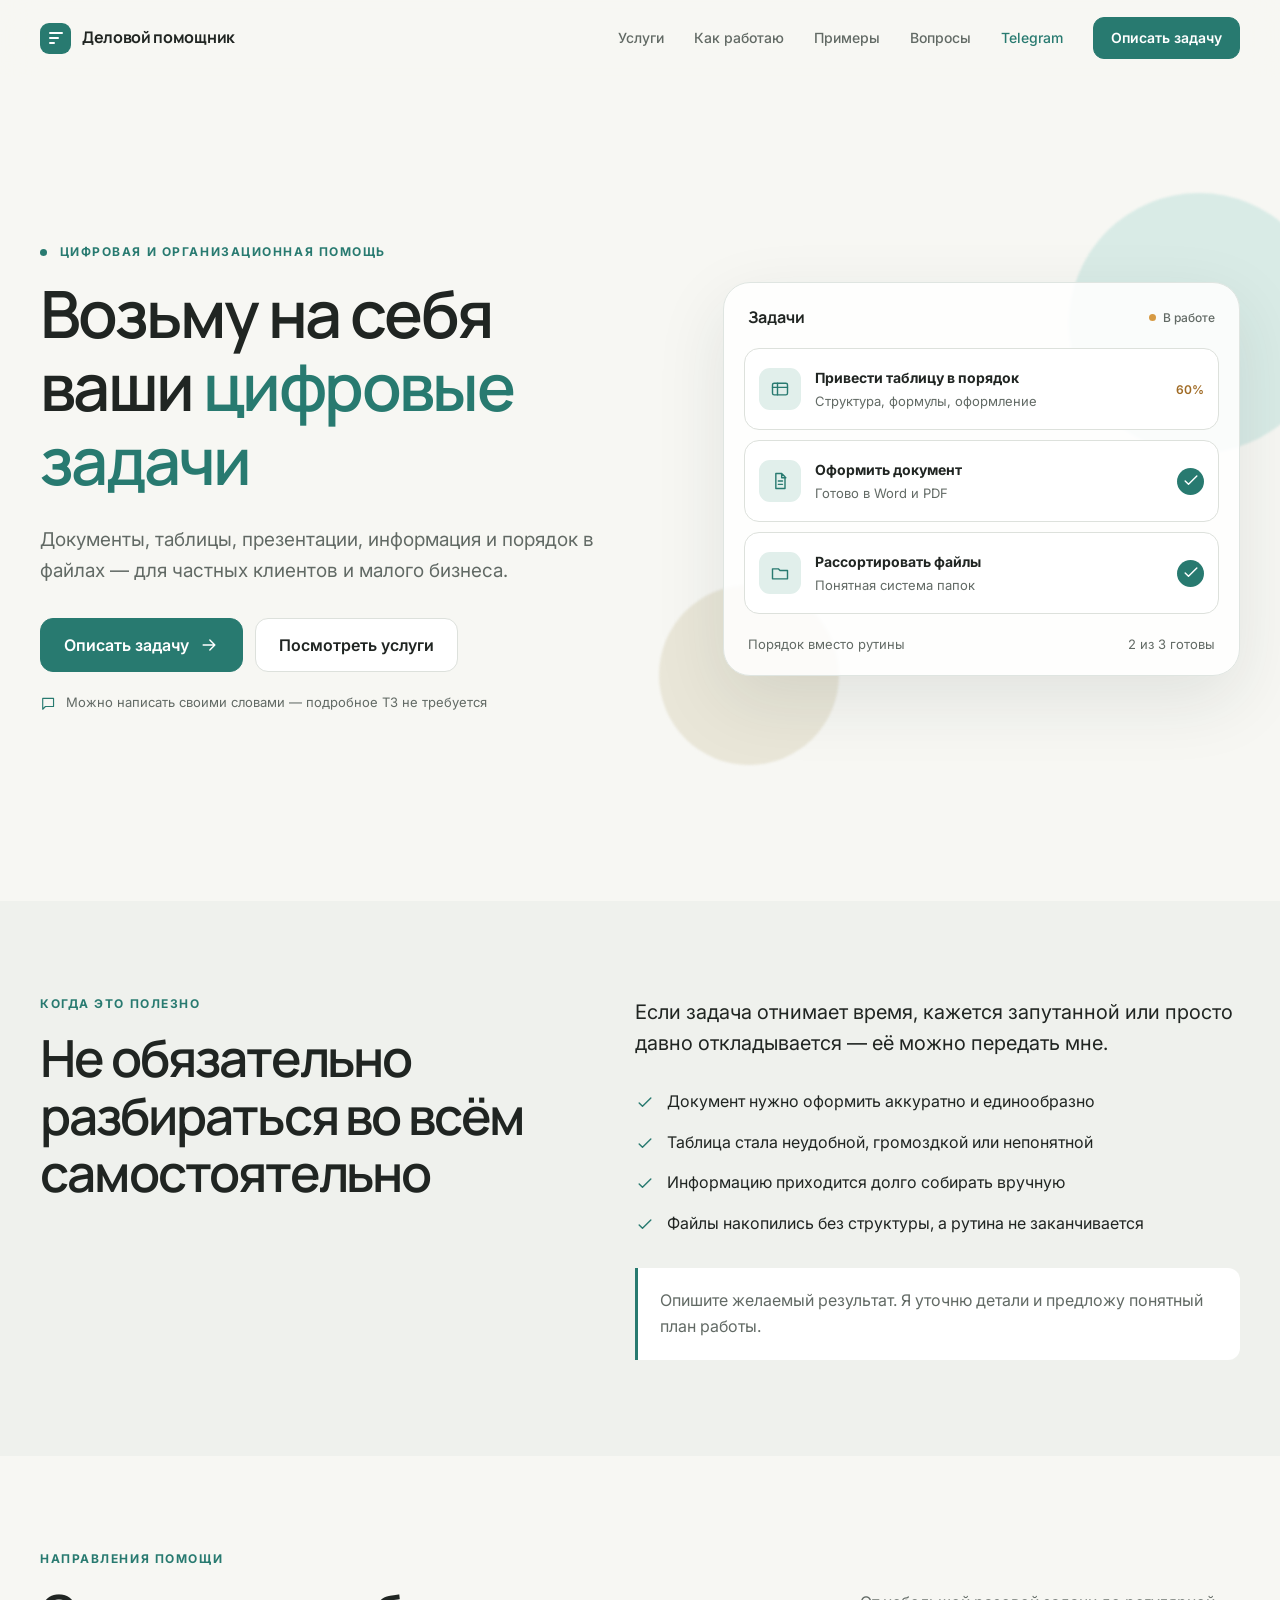
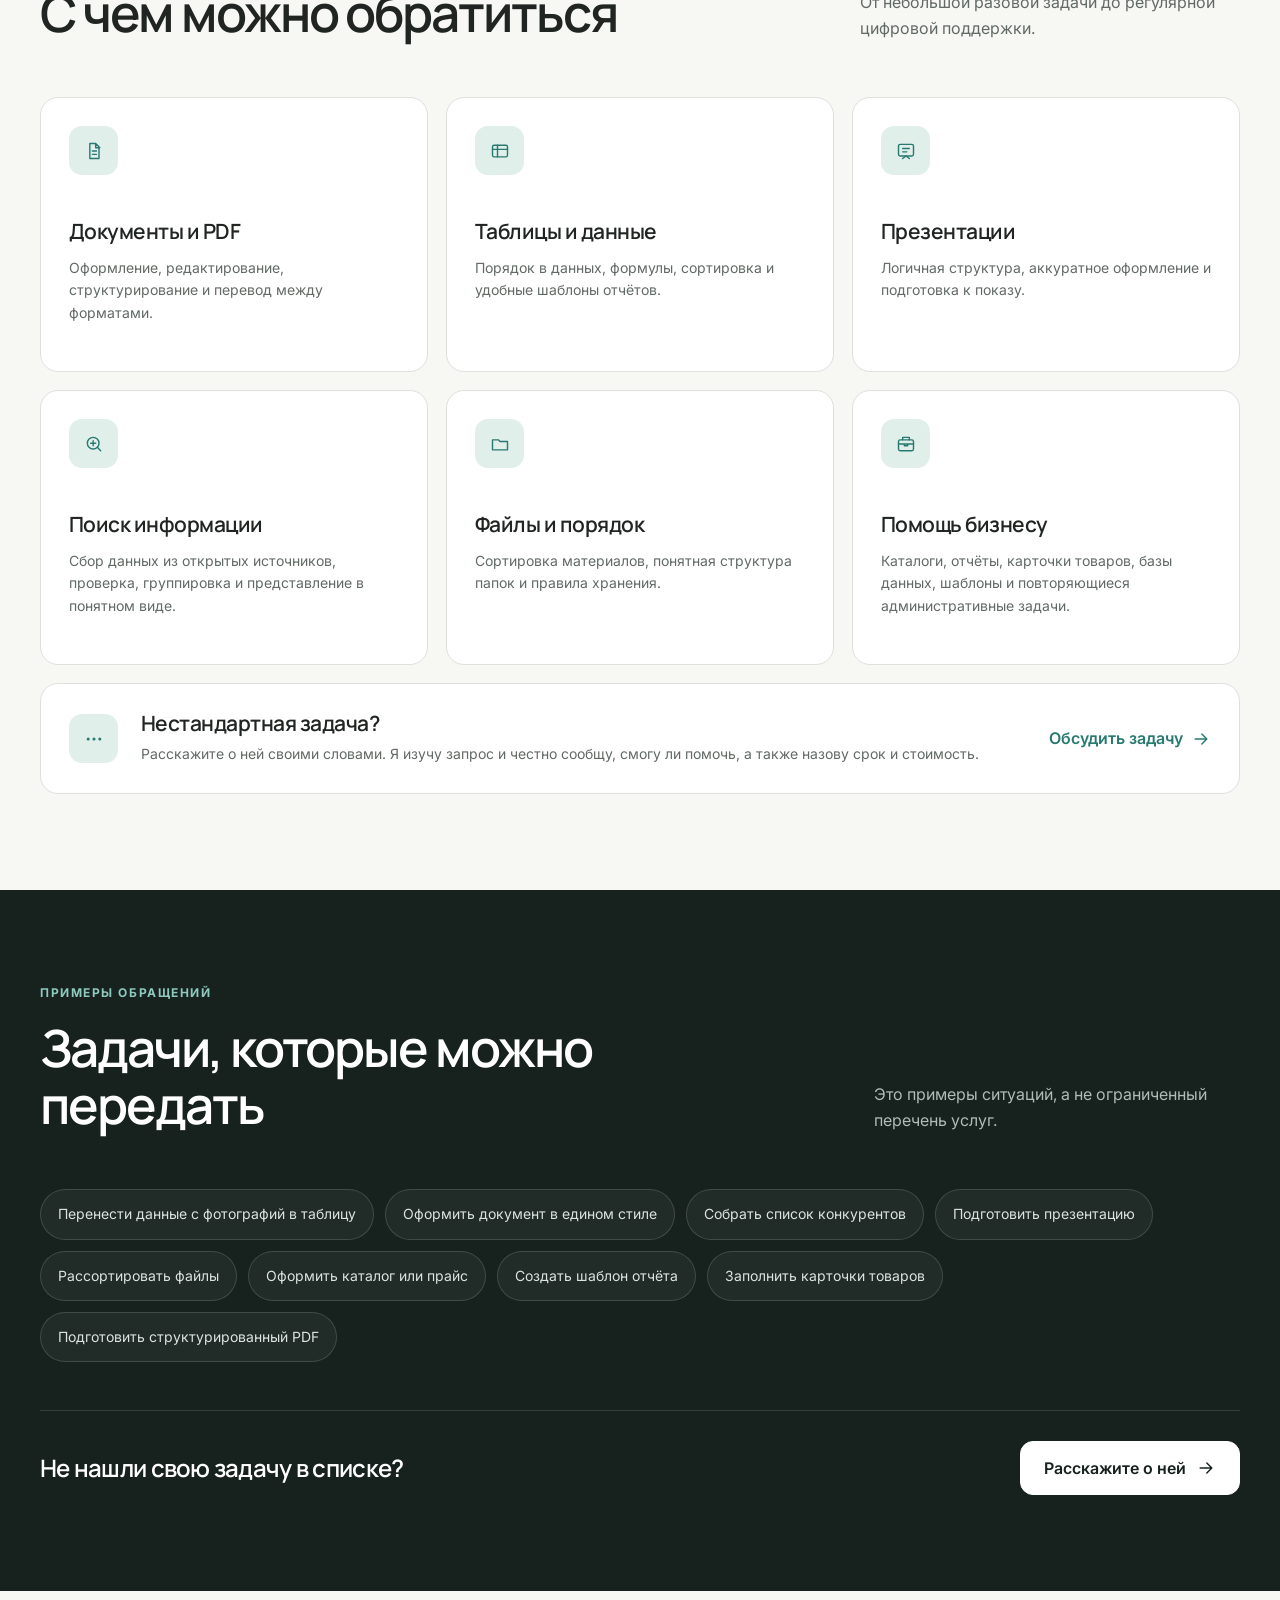
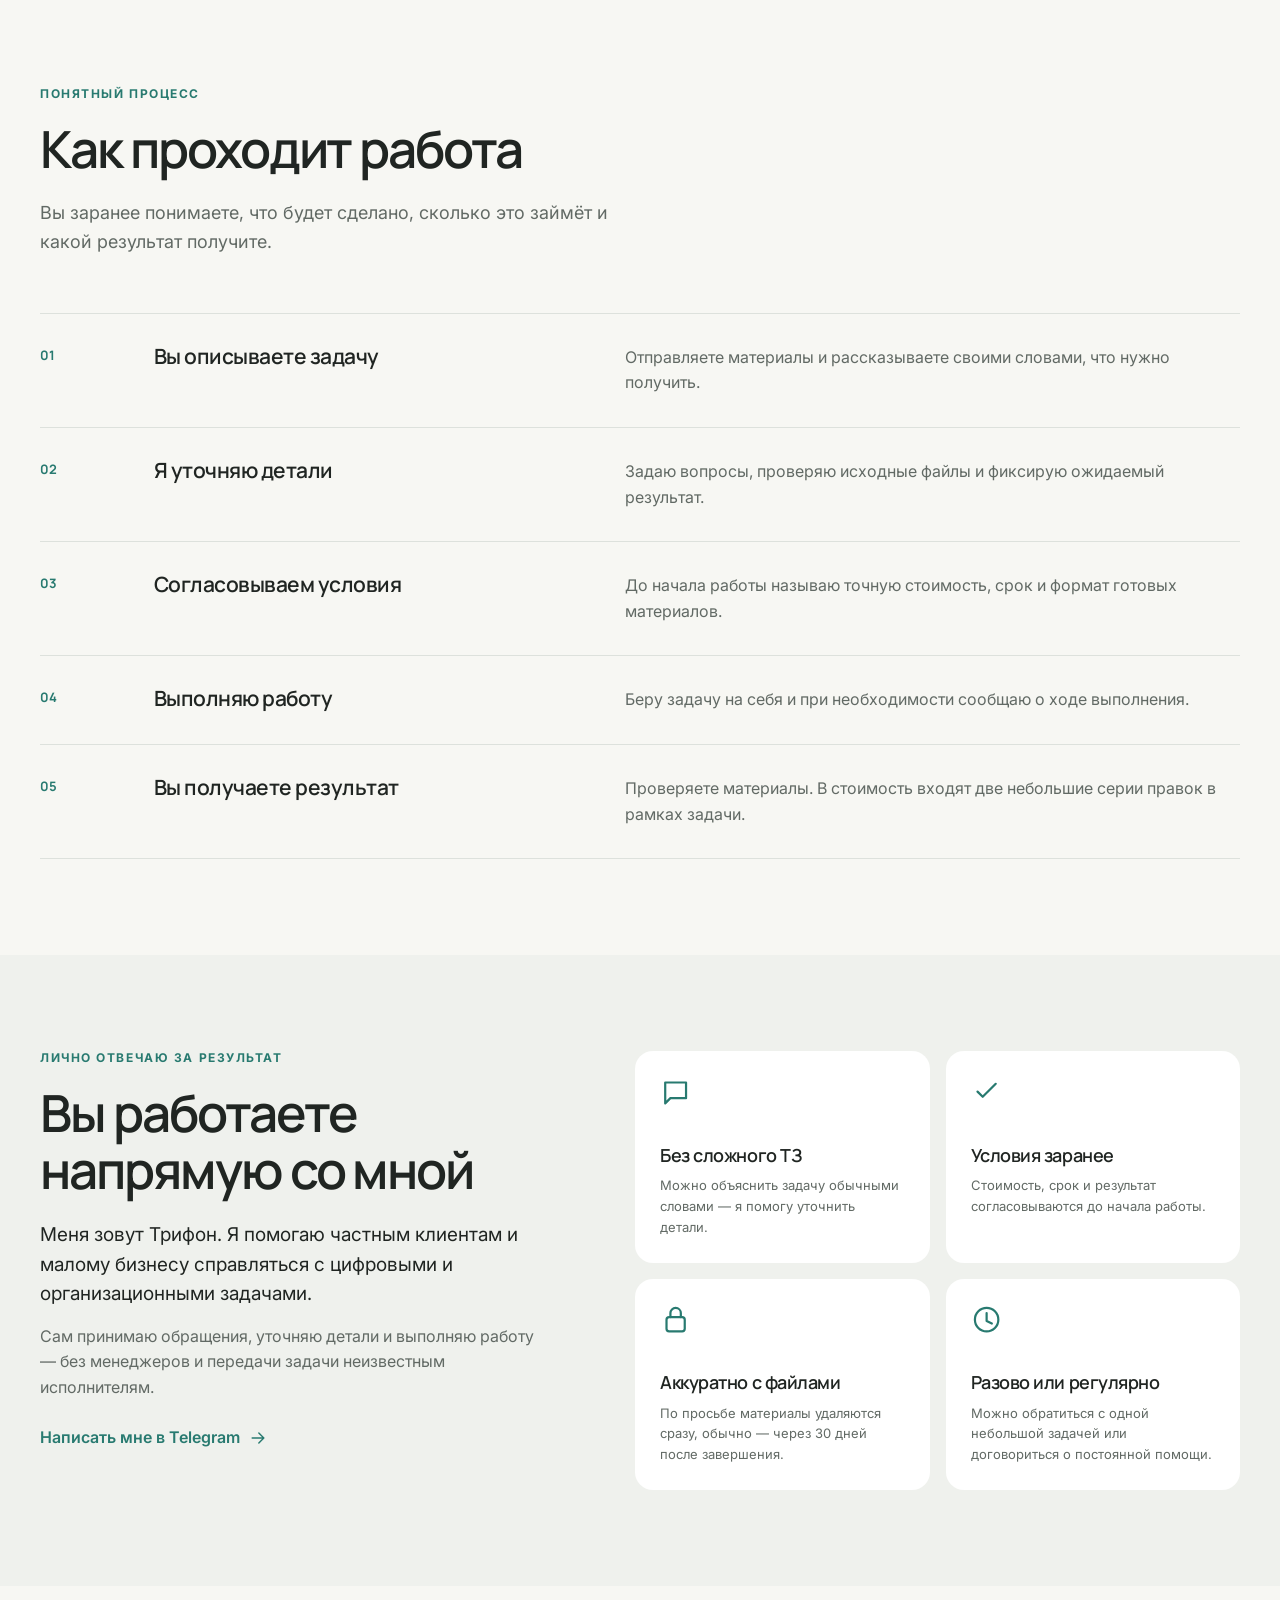
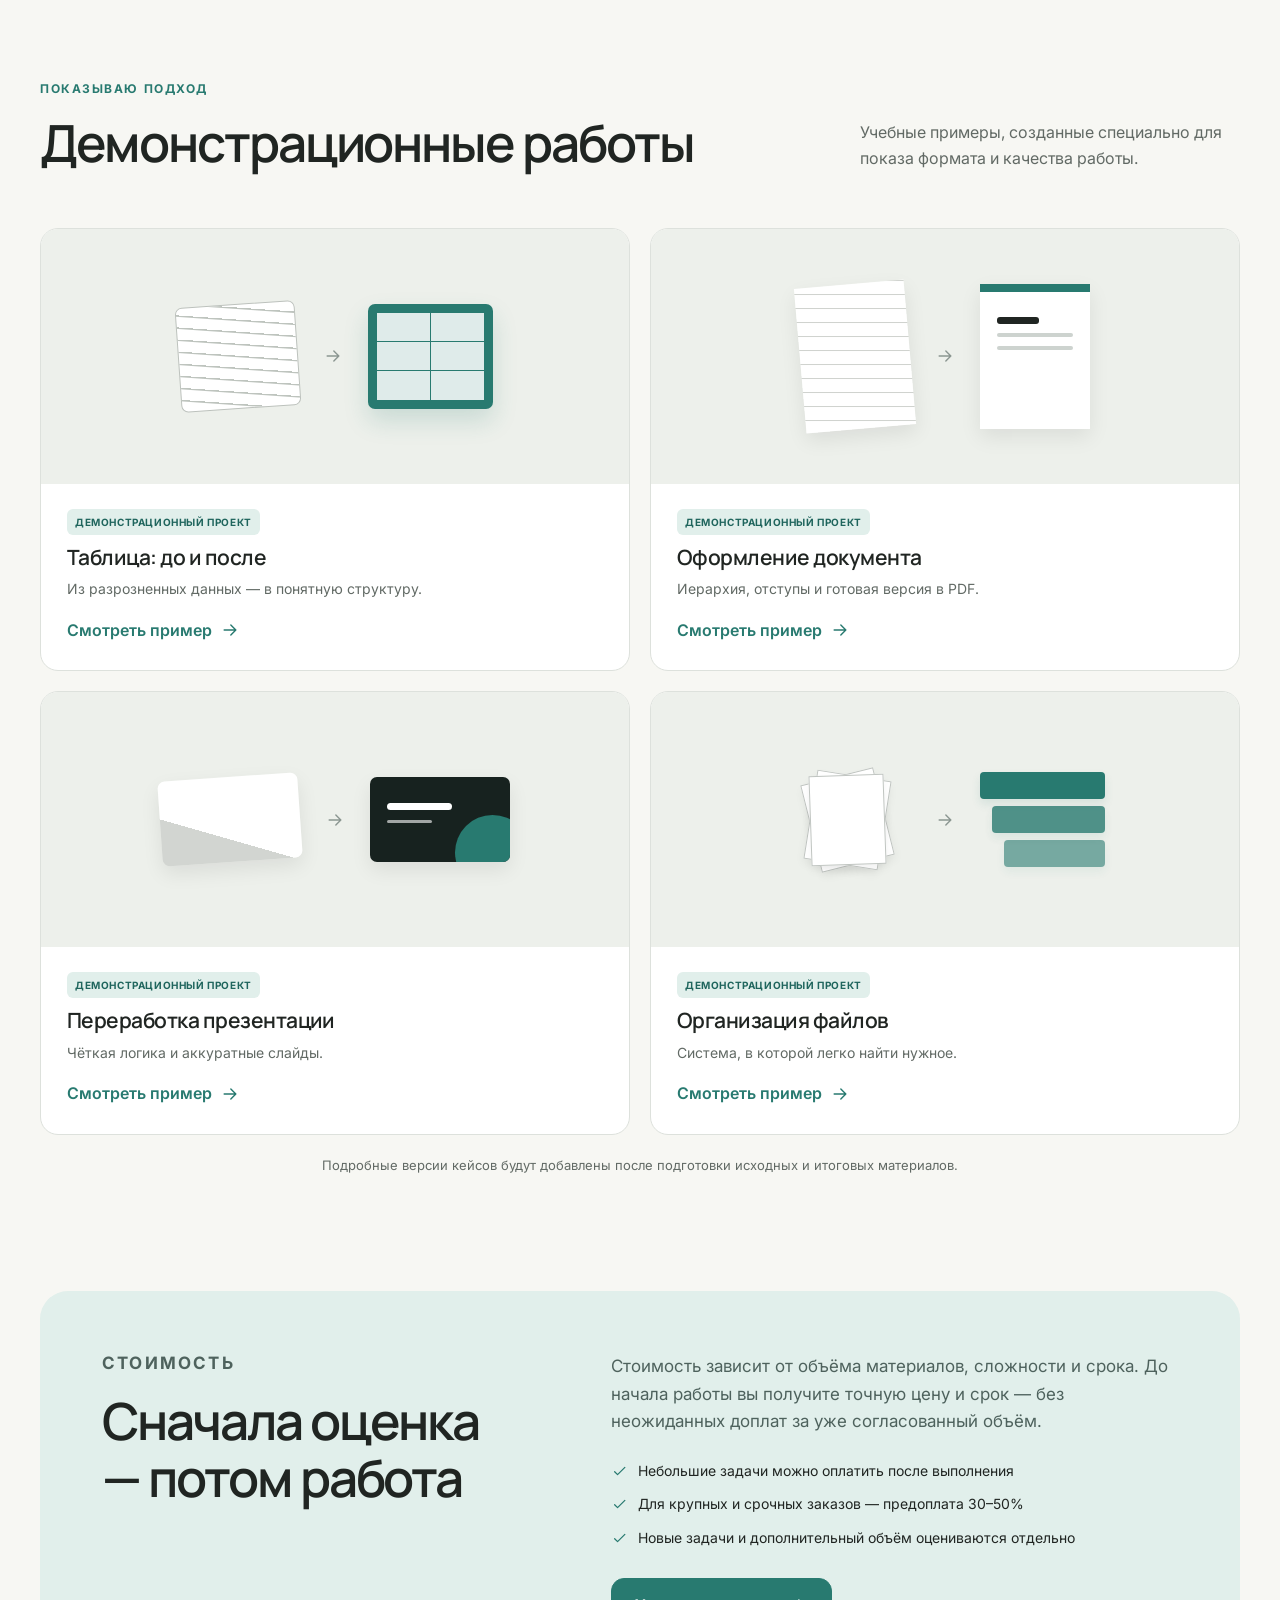
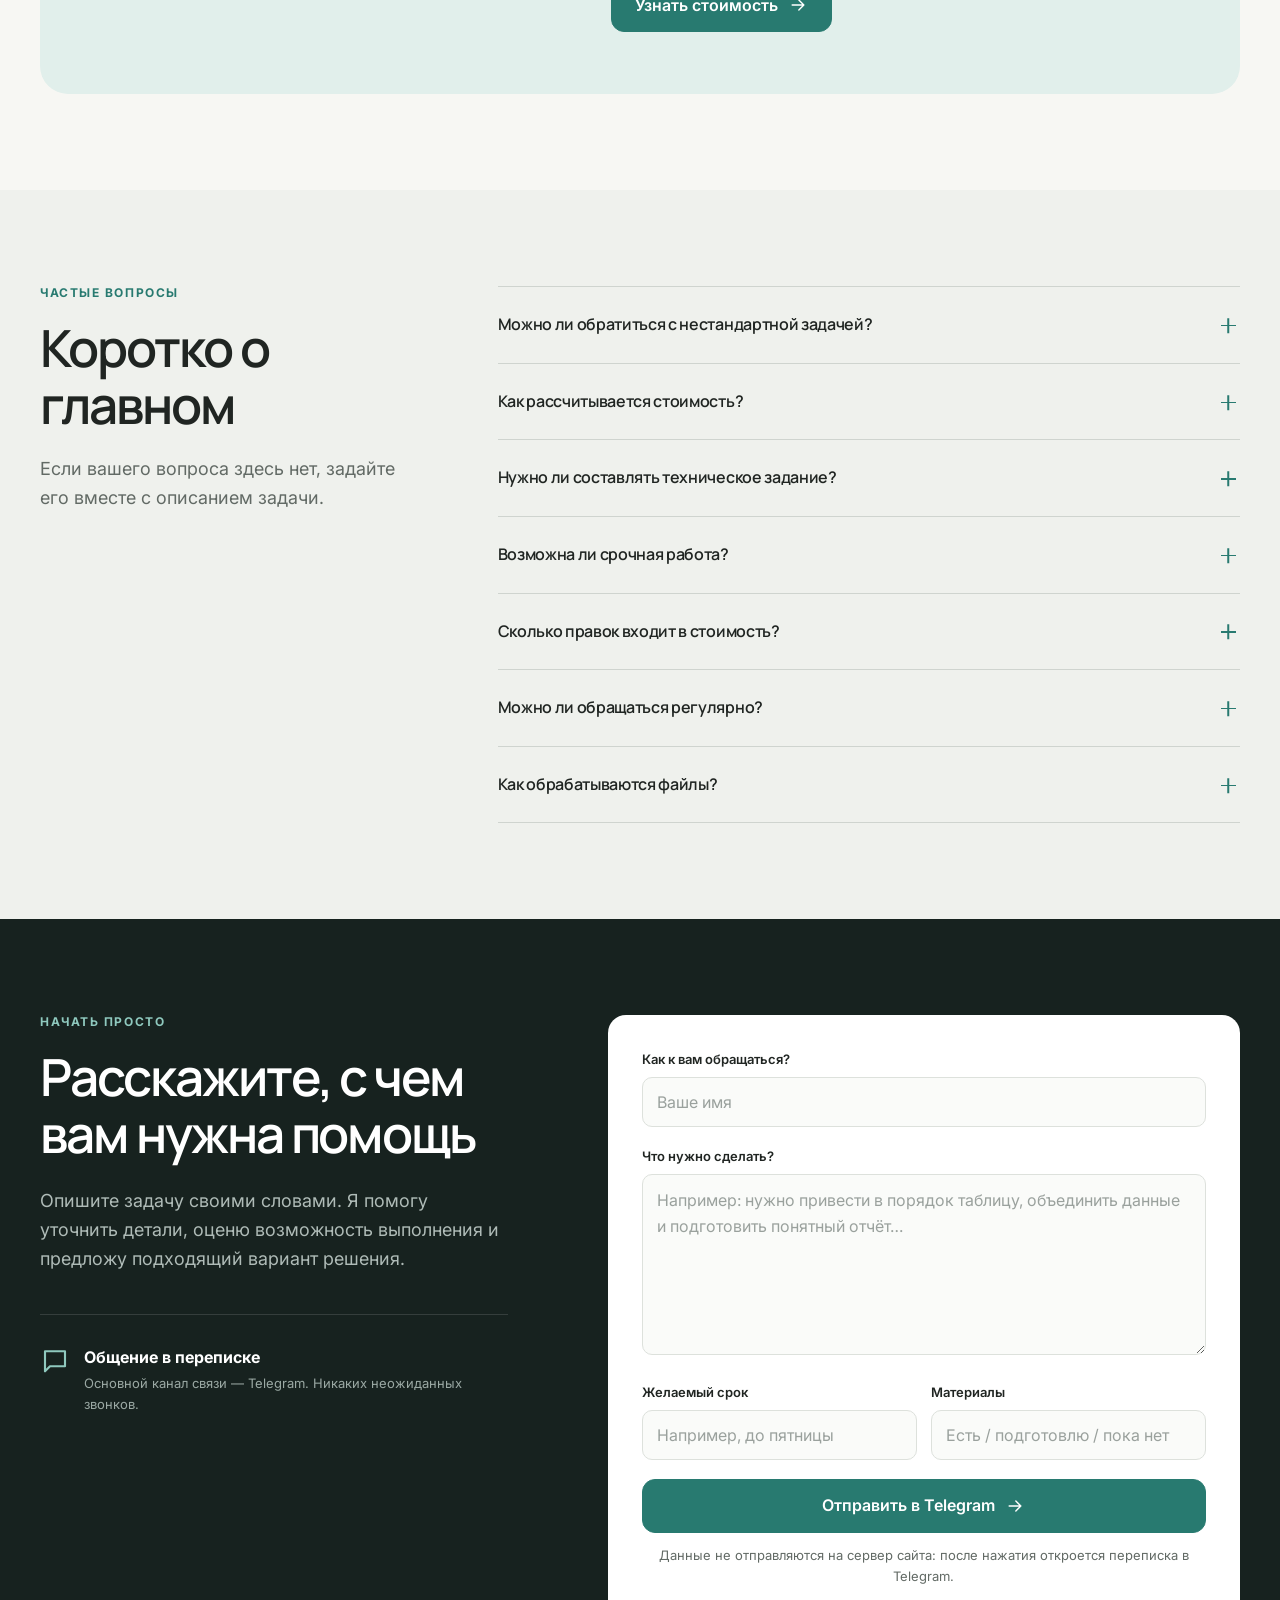
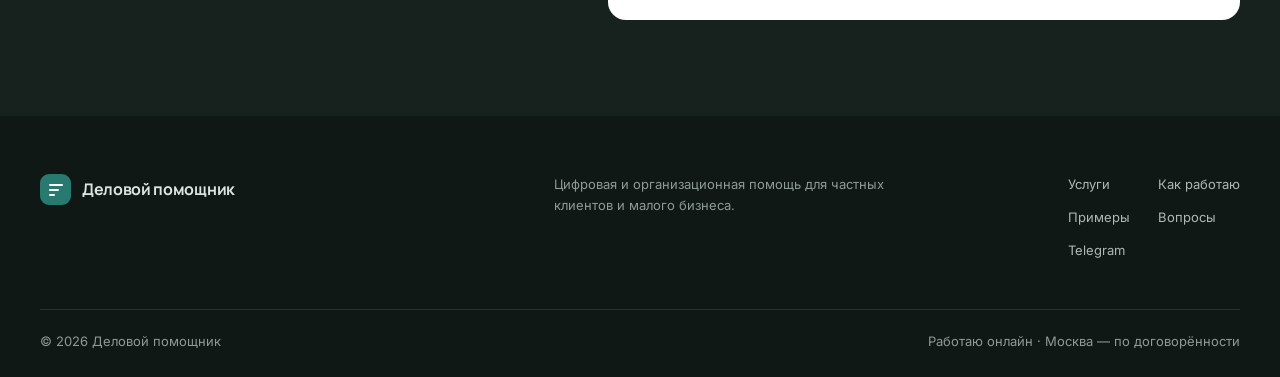
==== index.html @ 587ec783 "Add files via upload" ====
<!DOCTYPE html>
<html lang="ru">
<head>
  <meta charset="utf-8">
  <meta name="viewport" content="width=device-width, initial-scale=1">
  <meta name="description" content="Помощь с документами, таблицами, презентациями, информацией и другими цифровыми задачами для частных клиентов и малого бизнеса.">
  <meta name="theme-color" content="#f7f7f3">
  <meta property="og:type" content="website">
  <meta property="og:locale" content="ru_RU">
  <meta property="og:title" content="Деловой помощник — цифровые задачи без лишней рутины">
  <meta property="og:description" content="Документы, таблицы, презентации, информация и порядок в файлах — с понятными сроками и готовым результатом.">
  <meta property="og:image" content="og-image.png">
  <meta property="og:image:width" content="1200">
  <meta property="og:image:height" content="630">
  <meta name="twitter:card" content="summary_large_image">
  <title>Деловой помощник — цифровые и организационные задачи</title>
  <link rel="icon" href="favicon.svg" type="image/svg+xml">
  <link rel="preconnect" href="https://fonts.googleapis.com">
  <link rel="preconnect" href="https://fonts.gstatic.com" crossorigin>
  <link href="https://fonts.googleapis.com/css2?family=Inter:wght@400;500;600;700&family=Manrope:wght@500;600;700&display=swap" rel="stylesheet">
  <link rel="stylesheet" href="styles.css">
</head>
<body>
  <a class="skip-link" href="#main">Перейти к содержанию</a>

  <svg class="svg-sprite" aria-hidden="true">
    <symbol id="i-arrow" viewBox="0 0 24 24"><path d="M5 12h14M13 6l6 6-6 6"/></symbol>
    <symbol id="i-check" viewBox="0 0 24 24"><path d="m5 12 4 4L19 6"/></symbol>
    <symbol id="i-doc" viewBox="0 0 24 24"><path d="M7 3h7l4 4v14H7zM14 3v5h5M10 12h5M10 16h5"/></symbol>
    <symbol id="i-table" viewBox="0 0 24 24"><rect x="3" y="5" width="18" height="14" rx="2"/><path d="M3 10h18M9 5v14"/></symbol>
    <symbol id="i-slides" viewBox="0 0 24 24"><rect x="3" y="4" width="18" height="14" rx="2"/><path d="M8 21l4-3 4 3M8 9h8M8 13h5"/></symbol>
    <symbol id="i-search" viewBox="0 0 24 24"><circle cx="11" cy="11" r="7"/><path d="m20 20-4-4M8 11h6M11 8v6"/></symbol>
    <symbol id="i-folder" viewBox="0 0 24 24"><path d="M3 7h7l2 2h9v10H3z"/></symbol>
    <symbol id="i-brief" viewBox="0 0 24 24"><rect x="3" y="7" width="18" height="13" rx="2"/><path d="M8 7V4h8v3M3 12h18M10 12v2h4v-2"/></symbol>
    <symbol id="i-more" viewBox="0 0 24 24"><circle cx="5" cy="12" r="1"/><circle cx="12" cy="12" r="1"/><circle cx="19" cy="12" r="1"/></symbol>
    <symbol id="i-lock" viewBox="0 0 24 24"><rect x="5" y="10" width="14" height="11" rx="2"/><path d="M8 10V7a4 4 0 0 1 8 0v3"/></symbol>
    <symbol id="i-message" viewBox="0 0 24 24"><path d="M4 5h16v12H8l-4 4z"/></symbol>
    <symbol id="i-clock" viewBox="0 0 24 24"><circle cx="12" cy="12" r="9"/><path d="M12 7v6l4 2"/></symbol>
    <symbol id="i-copy" viewBox="0 0 24 24"><rect x="8" y="8" width="12" height="12" rx="2"/><path d="M16 8V4H4v12h4"/></symbol>
  </svg>

  <header class="header" id="top">
    <div class="container header__inner">
      <a class="brand" href="#top" aria-label="Деловой помощник — на главную">
        <span class="brand__mark" aria-hidden="true"><span></span><span></span><span></span></span>
        <span>Деловой помощник</span>
      </a>
      <button class="nav-toggle" type="button" aria-expanded="false" aria-controls="main-nav" aria-label="Открыть меню">
        <span></span><span></span>
      </button>
      <nav class="nav" id="main-nav" aria-label="Основная навигация">
        <a href="#services">Услуги</a>
        <a href="#process">Как работаю</a>
        <a href="#cases">Примеры</a>
        <a href="#faq">Вопросы</a>
        <a class="nav__telegram" data-telegram-link hidden href="#">Telegram</a>
        <a class="button button--small" href="#request">Описать задачу</a>
      </nav>
    </div>
  </header>

  <main id="main">
    <section class="hero section">
      <div class="container hero__grid">
        <div class="hero__content reveal">
          <p class="eyebrow"><span></span> Цифровая и организационная помощь</p>
          <h1>Возьму на себя ваши <em>цифровые задачи</em></h1>
          <p class="hero__lead">Документы, таблицы, презентации, информация и порядок в файлах — для частных клиентов и малого бизнеса.</p>
          <div class="hero__actions">
            <a class="button" href="#request">Описать задачу <svg><use href="#i-arrow"/></svg></a>
            <a class="button button--secondary" href="#services">Посмотреть услуги</a>
          </div>
          <p class="hero__note"><svg><use href="#i-message"/></svg> Можно написать своими словами — подробное ТЗ не требуется</p>
        </div>

        <div class="hero-board reveal" role="img" aria-label="Примеры выполненных задач">
          <div class="hero-board__top"><span>Задачи</span><span class="status"><i></i> В работе</span></div>
          <article class="task-card task-card--muted">
            <span class="task-card__icon"><svg><use href="#i-table"/></svg></span>
            <span><strong>Привести таблицу в порядок</strong><small>Структура, формулы, оформление</small></span>
            <span class="task-card__progress">60%</span>
          </article>
          <article class="task-card task-card--done">
            <span class="task-card__icon"><svg><use href="#i-doc"/></svg></span>
            <span><strong>Оформить документ</strong><small>Готово в Word и PDF</small></span>
            <span class="task-card__check"><svg><use href="#i-check"/></svg></span>
          </article>
          <article class="task-card task-card--done">
            <span class="task-card__icon"><svg><use href="#i-folder"/></svg></span>
            <span><strong>Рассортировать файлы</strong><small>Понятная система папок</small></span>
            <span class="task-card__check"><svg><use href="#i-check"/></svg></span>
          </article>
          <div class="hero-board__footer"><span>Порядок вместо рутины</span><span>2 из 3 готовы</span></div>
        </div>
      </div>
    </section>

    <section class="section section--soft problem">
      <div class="container split">
        <div class="section-heading reveal">
          <p class="eyebrow">Когда это полезно</p>
          <h2>Не обязательно разбираться во всём самостоятельно</h2>
        </div>
        <div class="problem__content reveal">
          <p class="lead">Если задача отнимает время, кажется запутанной или просто давно откладывается — её можно передать мне.</p>
          <ul class="check-list">
            <li><svg><use href="#i-check"/></svg><span>Документ нужно оформить аккуратно и единообразно</span></li>
            <li><svg><use href="#i-check"/></svg><span>Таблица стала неудобной, громоздкой или непонятной</span></li>
            <li><svg><use href="#i-check"/></svg><span>Информацию приходится долго собирать вручную</span></li>
            <li><svg><use href="#i-check"/></svg><span>Файлы накопились без структуры, а рутина не заканчивается</span></li>
          </ul>
          <p class="note-box">Опишите желаемый результат. Я уточню детали и предложу понятный план работы.</p>
        </div>
      </div>
    </section>

    <section class="section" id="services">
      <div class="container">
        <div class="section-heading section-heading--row reveal">
          <div><p class="eyebrow">Направления помощи</p><h2>С чем можно обратиться</h2></div>
          <p>От небольшой разовой задачи до регулярной цифровой поддержки.</p>
        </div>
        <div class="services-grid">
          <article class="service-card reveal"><span class="icon"><svg><use href="#i-doc"/></svg></span><h3>Документы и PDF</h3><p>Оформление, редактирование, структурирование и перевод между форматами.</p></article>
          <article class="service-card reveal"><span class="icon"><svg><use href="#i-table"/></svg></span><h3>Таблицы и данные</h3><p>Порядок в данных, формулы, сортировка и удобные шаблоны отчётов.</p></article>
          <article class="service-card reveal"><span class="icon"><svg><use href="#i-slides"/></svg></span><h3>Презентации</h3><p>Логичная структура, аккуратное оформление и подготовка к показу.</p></article>
          <article class="service-card reveal"><span class="icon"><svg><use href="#i-search"/></svg></span><h3>Поиск информации</h3><p>Сбор данных из открытых источников, проверка, группировка и представление в понятном виде.</p></article>
          <article class="service-card reveal"><span class="icon"><svg><use href="#i-folder"/></svg></span><h3>Файлы и порядок</h3><p>Сортировка материалов, понятная структура папок и правила хранения.</p></article>
          <article class="service-card reveal"><span class="icon"><svg><use href="#i-brief"/></svg></span><h3>Помощь бизнесу</h3><p>Каталоги, отчёты, карточки товаров, базы данных, шаблоны и повторяющиеся административные задачи.</p></article>
          <article class="service-card service-card--wide reveal"><span class="icon"><svg><use href="#i-more"/></svg></span><div><h3>Нестандартная задача?</h3><p>Расскажите о ней своими словами. Я изучу запрос и честно сообщу, смогу ли помочь, а также назову срок и стоимость.</p></div><a href="#request" class="text-link">Обсудить задачу <svg><use href="#i-arrow"/></svg></a></article>
        </div>
      </div>
    </section>

    <section class="section section--dark examples" aria-labelledby="examples-title">
      <div class="container">
        <div class="section-heading section-heading--row reveal">
          <div><p class="eyebrow">Примеры обращений</p><h2 id="examples-title">Задачи, которые можно передать</h2></div>
          <p>Это примеры ситуаций, а не ограниченный перечень услуг.</p>
        </div>
        <div class="examples-list reveal">
          <span>Перенести данные с фотографий в таблицу</span>
          <span>Оформить документ в едином стиле</span>
          <span>Собрать список конкурентов</span>
          <span>Подготовить презентацию</span>
          <span>Рассортировать файлы</span>
          <span>Оформить каталог или прайс</span>
          <span>Создать шаблон отчёта</span>
          <span>Заполнить карточки товаров</span>
          <span>Подготовить структурированный PDF</span>
        </div>
        <div class="examples__cta reveal"><p>Не нашли свою задачу в списке?</p><a class="button button--light" href="#request">Расскажите о ней <svg><use href="#i-arrow"/></svg></a></div>
      </div>
    </section>

    <section class="section" id="process">
      <div class="container">
        <div class="section-heading reveal"><p class="eyebrow">Понятный процесс</p><h2>Как проходит работа</h2><p class="section-intro">Вы заранее понимаете, что будет сделано, сколько это займёт и какой результат получите.</p></div>
        <ol class="process-list">
          <li class="reveal"><span>01</span><div><h3>Вы описываете задачу</h3><p>Отправляете материалы и рассказываете своими словами, что нужно получить.</p></div></li>
          <li class="reveal"><span>02</span><div><h3>Я уточняю детали</h3><p>Задаю вопросы, проверяю исходные файлы и фиксирую ожидаемый результат.</p></div></li>
          <li class="reveal"><span>03</span><div><h3>Согласовываем условия</h3><p>До начала работы называю точную стоимость, срок и формат готовых материалов.</p></div></li>
          <li class="reveal"><span>04</span><div><h3>Выполняю работу</h3><p>Беру задачу на себя и при необходимости сообщаю о ходе выполнения.</p></div></li>
          <li class="reveal"><span>05</span><div><h3>Вы получаете результат</h3><p>Проверяете материалы. В стоимость входят две небольшие серии правок в рамках задачи.</p></div></li>
        </ol>
      </div>
    </section>

    <section class="section section--soft benefits">
      <div class="container split">
        <div class="section-heading about reveal"><p class="eyebrow">Лично отвечаю за результат</p><h2>Вы работаете напрямую со мной</h2><p class="about__lead">Меня зовут Трифон. Я помогаю частным клиентам и малому бизнесу справляться с цифровыми и организационными задачами.</p><p>Сам принимаю обращения, уточняю детали и выполняю работу — без менеджеров и передачи задачи неизвестным исполнителям.</p><a class="text-link about__link" data-telegram-link hidden href="#">Написать мне в Telegram <svg><use href="#i-arrow"/></svg></a></div>
        <div class="benefits-grid">
          <article class="benefit reveal"><svg><use href="#i-message"/></svg><h3>Без сложного ТЗ</h3><p>Можно объяснить задачу обычными словами — я помогу уточнить детали.</p></article>
          <article class="benefit reveal"><svg><use href="#i-check"/></svg><h3>Условия заранее</h3><p>Стоимость, срок и результат согласовываются до начала работы.</p></article>
          <article class="benefit reveal"><svg><use href="#i-lock"/></svg><h3>Аккуратно с файлами</h3><p>По просьбе материалы удаляются сразу, обычно — через 30 дней после завершения.</p></article>
          <article class="benefit reveal"><svg><use href="#i-clock"/></svg><h3>Разово или регулярно</h3><p>Можно обратиться с одной небольшой задачей или договориться о постоянной помощи.</p></article>
        </div>
      </div>
    </section>

    <section class="section" id="cases">
      <div class="container">
        <div class="section-heading section-heading--row reveal">
          <div><p class="eyebrow">Показываю подход</p><h2>Демонстрационные работы</h2></div>
          <p>Учебные примеры, созданные специально для показа формата и качества работы.</p>
        </div>
        <div class="cases-grid">
          <article class="case-card reveal"><div class="case-preview case-preview--table" aria-hidden="true"><div class="messy-lines"></div><svg><use href="#i-arrow"/></svg><div class="clean-table"><i></i><i></i><i></i><i></i><i></i><i></i></div></div><div class="case-card__body"><span>Демонстрационный проект</span><h3>Таблица: до и после</h3><p>Из разрозненных данных — в понятную структуру.</p><button class="case-link" type="button" data-case="table">Смотреть пример <svg><use href="#i-arrow"/></svg></button></div></article>
          <article class="case-card reveal"><div class="case-preview case-preview--doc" aria-hidden="true"><div class="paper paper--old"></div><svg><use href="#i-arrow"/></svg><div class="paper paper--new"><i></i><i></i><i></i></div></div><div class="case-card__body"><span>Демонстрационный проект</span><h3>Оформление документа</h3><p>Иерархия, отступы и готовая версия в PDF.</p><button class="case-link" type="button" data-case="doc">Смотреть пример <svg><use href="#i-arrow"/></svg></button></div></article>
          <article class="case-card reveal"><div class="case-preview case-preview--slides" aria-hidden="true"><div class="slide slide--old"></div><svg><use href="#i-arrow"/></svg><div class="slide slide--new"><b></b><i></i></div></div><div class="case-card__body"><span>Демонстрационный проект</span><h3>Переработка презентации</h3><p>Чёткая логика и аккуратные слайды.</p><button class="case-link" type="button" data-case="slides">Смотреть пример <svg><use href="#i-arrow"/></svg></button></div></article>
          <article class="case-card reveal"><div class="case-preview case-preview--folders" aria-hidden="true"><div class="file-stack"><i></i><i></i><i></i></div><svg><use href="#i-arrow"/></svg><div class="folder-stack"><i></i><i></i><i></i></div></div><div class="case-card__body"><span>Демонстрационный проект</span><h3>Организация файлов</h3><p>Система, в которой легко найти нужное.</p><button class="case-link" type="button" data-case="folders">Смотреть пример <svg><use href="#i-arrow"/></svg></button></div></article>
        </div>
        <p class="cases-note reveal">Подробные версии кейсов будут добавлены после подготовки исходных и итоговых материалов.</p>
      </div>
    </section>

    <section class="section price">
      <div class="container">
        <div class="price-card reveal">
          <div><p class="eyebrow">Стоимость</p><h2>Сначала оценка — потом работа</h2></div>
          <div><p>Стоимость зависит от объёма материалов, сложности и срока. До начала работы вы получите точную цену и срок — без неожиданных доплат за уже согласованный объём.</p><ul><li><svg><use href="#i-check"/></svg> Небольшие задачи можно оплатить после выполнения</li><li><svg><use href="#i-check"/></svg> Для крупных и срочных заказов — предоплата 30–50%</li><li><svg><use href="#i-check"/></svg> Новые задачи и дополнительный объём оцениваются отдельно</li></ul><a class="button" href="#request">Узнать стоимость <svg><use href="#i-arrow"/></svg></a></div>
        </div>
      </div>
    </section>

    <section class="section section--soft" id="faq">
      <div class="container faq-layout">
        <div class="section-heading reveal"><p class="eyebrow">Частые вопросы</p><h2>Коротко о главном</h2><p class="section-intro">Если вашего вопроса здесь нет, задайте его вместе с описанием задачи.</p></div>
        <div class="faq-list reveal">
          <details><summary>Можно ли обратиться с нестандартной задачей?<span></span></summary><p>Да. Опишите желаемый результат и приложите материалы. Я изучу запрос и честно сообщу, смогу ли помочь.</p></details>
          <details><summary>Как рассчитывается стоимость?<span></span></summary><p>Учитываются объём исходных материалов, сложность, срок и формат результата. Точную сумму я называю до начала работы.</p></details>
          <details><summary>Нужно ли составлять техническое задание?<span></span></summary><p>Нет. Достаточно описать задачу своими словами. Я задам уточняющие вопросы и помогу зафиксировать результат.</p></details>
          <details><summary>Возможна ли срочная работа?<span></span></summary><p>Да, если в расписании есть свободное время. Срочность может увеличить стоимость, но это всегда согласовывается заранее.</p></details>
          <details><summary>Сколько правок входит в стоимость?<span></span></summary><p>Две небольшие серии правок в рамках первоначально согласованной задачи. Полная смена задания или новый объём рассчитываются отдельно.</p></details>
          <details><summary>Можно ли обращаться регулярно?<span></span></summary><p>Да. Для повторяющихся задач можно заранее договориться об удобном порядке передачи материалов и сроках.</p></details>
          <details><summary>Как обрабатываются файлы?<span></span></summary><p>Обычно материалы хранятся до 30 дней после завершения заказа, затем могут быть удалены. По вашей просьбе я удалю их сразу после подтверждения результата.</p></details>
        </div>
      </div>
    </section>

    <section class="section request" id="request">
      <div class="container request__layout">
        <div class="request__content reveal">
          <p class="eyebrow">Начать просто</p>
          <h2>Расскажите, с чем вам нужна помощь</h2>
          <p>Опишите задачу своими словами. Я помогу уточнить детали, оценю возможность выполнения и предложу подходящий вариант решения.</p>
          <div class="contact-note"><svg><use href="#i-message"/></svg><div><strong>Общение в переписке</strong><span>Основной канал связи — Telegram. Никаких неожиданных звонков.</span></div></div>
        </div>
        <form class="request-form reveal" id="request-form" novalidate>
          <div class="field"><label for="name">Как к вам обращаться?</label><input type="text" id="name" name="name" autocomplete="name" placeholder="Ваше имя" required><small class="error">Укажите имя</small></div>
          <div class="field"><label for="task">Что нужно сделать?</label><textarea id="task" name="task" rows="6" placeholder="Например: нужно привести в порядок таблицу, объединить данные и подготовить понятный отчёт…" required></textarea><small class="error">Коротко опишите задачу</small></div>
          <div class="form-row"><div class="field"><label for="deadline">Желаемый срок</label><input type="text" id="deadline" name="deadline" placeholder="Например, до пятницы"></div><div class="field"><label for="files">Материалы</label><input type="text" id="files" name="files" placeholder="Есть / подготовлю / пока нет"></div></div>
          <button class="button button--full" type="submit">Отправить в Telegram <svg><use href="#i-arrow"/></svg></button>
          <p class="form-hint">Данные не отправляются на сервер сайта: после нажатия откроется переписка в Telegram.</p>
        </form>
      </div>
      <div class="modal" id="request-result" role="dialog" aria-modal="true" aria-labelledby="result-title" hidden>
        <div class="modal__backdrop" data-close-modal></div>
        <div class="modal__card">
          <button class="modal__close" type="button" data-close-modal aria-label="Закрыть">×</button>
          <span class="modal__icon"><svg><use href="#i-check"/></svg></span>
          <h3 id="result-title">Обращение подготовлено</h3>
          <p>Telegram-контакт пока не указан. Скопируйте обращение — после добавления username эта кнопка будет сразу открывать переписку.</p>
          <textarea id="request-text" rows="9" readonly></textarea>
          <button class="button button--full" type="button" id="copy-request"><svg><use href="#i-copy"/></svg> Скопировать текст</button>
        </div>
      </div>
    </section>
  </main>

  <footer class="footer">
    <div class="container footer__top">
      <a class="brand brand--footer" href="#top"><span class="brand__mark" aria-hidden="true"><span></span><span></span><span></span></span><span>Деловой помощник</span></a>
      <p>Цифровая и организационная помощь для частных клиентов и малого бизнеса.</p>
      <div class="footer__links"><a href="#services">Услуги</a><a href="#process">Как работаю</a><a href="#cases">Примеры</a><a href="#faq">Вопросы</a><a data-telegram-link hidden href="#">Telegram</a></div>
    </div>
    <div class="container footer__bottom"><span>© <span id="year"></span> Деловой помощник</span><span>Работаю онлайн · Москва — по договорённости</span></div>
  </footer>

  <div class="modal case-modal" id="case-modal" role="dialog" aria-modal="true" aria-labelledby="case-title" hidden>
    <div class="modal__backdrop" data-close-case></div>
    <div class="modal__card case-modal__card">
      <button class="modal__close" type="button" data-close-case aria-label="Закрыть">×</button>
      <span class="case-modal__label">Демонстрационный проект</span>
      <h3 id="case-title">Пример работы</h3>
      <p id="case-description"></p>
      <div class="case-detail" id="case-detail"></div>
      <div class="case-result"><strong>Результат</strong><span id="case-result-text"></span></div>
    </div>
  </div>

  <script src="script.js"></script>
</body>
</html>
---- styles.css ----
:root {
  --bg: #f7f7f3;
  --surface: #fff;
  --surface-soft: #eff1ed;
  --text: #202522;
  --muted: #626a65;
  --line: #dde1dc;
  --accent: #287a70;
  --accent-dark: #1f655d;
  --accent-soft: #e1efeb;
  --dark: #17221f;
  --radius-sm: 12px;
  --radius: 18px;
  --radius-lg: 28px;
  --shadow: 0 24px 70px rgba(31, 51, 45, .10);
  --container: 1200px;
}

* { box-sizing: border-box; }
html { scroll-behavior: smooth; }
body { margin: 0; color: var(--text); background: var(--bg); font-family: Inter, Arial, sans-serif; font-size: 16px; line-height: 1.6; -webkit-font-smoothing: antialiased; }
body.modal-open { overflow: hidden; }
a { color: inherit; text-decoration: none; }
button, input, textarea { font: inherit; }
button { color: inherit; }
svg { width: 1.25em; height: 1.25em; fill: none; stroke: currentColor; stroke-linecap: round; stroke-linejoin: round; stroke-width: 1.7; }
.svg-sprite { position: absolute; width: 0; height: 0; overflow: hidden; }
.container { width: min(calc(100% - 48px), var(--container)); margin-inline: auto; }
.section { padding: 96px 0; }
.section--soft { background: var(--surface-soft); }
.section--dark { color: #fff; background: var(--dark); }
.skip-link { position: fixed; z-index: 1000; top: 10px; left: 10px; transform: translateY(-160%); padding: 10px 15px; background: #fff; border-radius: 8px; }
.skip-link:focus { transform: none; }

.header { position: sticky; z-index: 100; top: 0; border-bottom: 1px solid transparent; background: rgba(247, 247, 243, .86); backdrop-filter: blur(18px); transition: border-color .2s; }
.header.is-scrolled { border-color: var(--line); }
.header__inner { height: 76px; display: flex; align-items: center; justify-content: space-between; }
.brand { display: inline-flex; gap: 11px; align-items: center; font-family: Manrope, Inter, sans-serif; font-weight: 700; letter-spacing: -.02em; }
.brand__mark { width: 31px; height: 31px; display: grid; place-content: center; gap: 3px; border-radius: 9px; background: var(--accent); }
.brand__mark span { display: block; width: 14px; height: 2px; border-radius: 2px; background: #fff; }
.brand__mark span:nth-child(2) { width: 10px; }
.brand__mark span:nth-child(3) { width: 6px; }
.nav { display: flex; align-items: center; gap: 30px; font-size: 14px; font-weight: 500; }
.nav > a:not(.button) { color: var(--muted); transition: color .2s; }
.nav > a:hover { color: var(--accent); }
.nav__telegram { color: var(--accent) !important; }
.nav-toggle { display: none; width: 42px; height: 42px; padding: 0; border: 0; border-radius: 10px; background: var(--surface); }
.nav-toggle span { position: absolute; width: 18px; height: 2px; margin-left: -9px; background: var(--text); transition: .25s; }
.nav-toggle span:first-child { transform: translateY(-4px); }
.nav-toggle span:last-child { transform: translateY(4px); }
.nav-toggle[aria-expanded="true"] span:first-child { transform: rotate(45deg); }
.nav-toggle[aria-expanded="true"] span:last-child { transform: rotate(-45deg); }

h1, h2, h3 { margin: 0; font-family: Manrope, Inter, sans-serif; line-height: 1.12; letter-spacing: -.04em; }
h1 { max-width: 760px; font-size: clamp(44px, 5.1vw, 72px); font-weight: 600; }
h1 em { color: var(--accent); font-style: normal; }
h2 { font-size: clamp(36px, 4vw, 52px); font-weight: 600; }
h3 { font-size: 21px; font-weight: 600; letter-spacing: -.025em; }
p { margin: 0; }
.eyebrow { margin-bottom: 18px; color: var(--accent); font-size: 12px; line-height: 1.2; font-weight: 700; letter-spacing: .13em; text-transform: uppercase; }
.eyebrow span { display: inline-block; width: 7px; height: 7px; margin-right: 8px; border-radius: 50%; background: var(--accent); }
.section-heading { max-width: 700px; margin-bottom: 56px; }
.section-heading--row { max-width: none; display: flex; align-items: end; justify-content: space-between; gap: 80px; }
.section-heading--row > p { width: 380px; color: var(--muted); }
.section-intro { max-width: 600px; margin-top: 22px; color: var(--muted); font-size: 18px; }
.split { display: grid; grid-template-columns: .9fr 1.1fr; gap: 100px; align-items: start; }
.split .section-heading { margin-bottom: 0; }

.button { min-height: 54px; display: inline-flex; align-items: center; justify-content: center; gap: 10px; padding: 13px 23px; border: 1px solid var(--accent); border-radius: 13px; color: #fff; background: var(--accent); font-weight: 600; line-height: 1.2; cursor: pointer; transition: transform .2s, background .2s, border-color .2s, box-shadow .2s; }
.button:hover { transform: translateY(-2px); border-color: var(--accent-dark); background: var(--accent-dark); box-shadow: 0 12px 30px rgba(40, 122, 112, .2); }
.button:focus-visible, a:focus-visible, summary:focus-visible, input:focus-visible, textarea:focus-visible { outline: 3px solid rgba(40, 122, 112, .25); outline-offset: 3px; }
.button--secondary { color: var(--text); border-color: var(--line); background: var(--surface); }
.button--secondary:hover { color: var(--accent-dark); border-color: #b9cac5; background: var(--surface); box-shadow: none; }
.button--small { min-height: 42px; padding: 9px 17px; border-radius: 11px; }
.button--light { color: var(--dark); border-color: #fff; background: #fff; }
.button--light:hover { color: #fff; border-color: var(--accent); background: var(--accent); }
.button--full { width: 100%; }
.text-link { display: inline-flex; align-items: center; gap: 8px; color: var(--accent); font-weight: 600; white-space: nowrap; }

.hero { min-height: calc(100vh - 76px); display: grid; align-items: center; padding: 88px 0 108px; overflow: hidden; }
.hero__grid { display: grid; grid-template-columns: 1.08fr .92fr; gap: 76px; align-items: center; }
.hero__lead { max-width: 690px; margin: 27px 0 32px; color: var(--muted); font-size: 19px; line-height: 1.65; }
.hero__actions { display: flex; flex-wrap: wrap; gap: 12px; }
.hero__note { display: flex; align-items: center; gap: 10px; margin-top: 20px; color: var(--muted); font-size: 13px; }
.hero__note svg { color: var(--accent); }
.hero-board { position: relative; padding: 20px; border: 1px solid #dfe5e1; border-radius: 27px; background: rgba(255,255,255,.86); box-shadow: var(--shadow); transform: rotate(1.5deg); }
.hero-board::before, .hero-board::after { content: ""; position: absolute; z-index: -1; border-radius: 50%; filter: blur(1px); }
.hero-board::before { width: 260px; height: 260px; top: -90px; right: -90px; background: #d9ebe6; }
.hero-board::after { width: 180px; height: 180px; bottom: -90px; left: -65px; background: #e9e6d8; }
.hero-board__top, .hero-board__footer { display: flex; justify-content: space-between; align-items: center; }
.hero-board__top { padding: 2px 4px 18px; font-family: Manrope, sans-serif; font-weight: 700; }
.status { display: flex; align-items: center; gap: 7px; color: var(--muted); font-family: Inter, sans-serif; font-size: 12px; font-weight: 500; }
.status i { width: 7px; height: 7px; border-radius: 50%; background: #d69a43; }
.task-card { min-height: 82px; display: grid; grid-template-columns: auto 1fr auto; gap: 14px; align-items: center; margin-bottom: 10px; padding: 14px; border: 1px solid var(--line); border-radius: 15px; background: #fff; }
.task-card__icon { width: 42px; height: 42px; display: grid; place-items: center; border-radius: 11px; color: var(--accent); background: var(--accent-soft); }
.task-card strong, .task-card small { display: block; }
.task-card strong { margin-bottom: 2px; font-size: 14px; }
.task-card small { color: var(--muted); font-size: 13px; }
.task-card__check { width: 27px; height: 27px; display: grid; place-items: center; border-radius: 50%; color: #fff; background: var(--accent); }
.task-card__progress { color: #a06b25; font-size: 12px; font-weight: 600; }
.hero-board__footer { padding: 10px 4px 0; color: var(--muted); font-size: 13px; }

.problem__content .lead { margin-bottom: 30px; font-size: 20px; line-height: 1.55; }
.check-list { display: grid; gap: 15px; margin: 0 0 32px; padding: 0; list-style: none; }
.check-list li { display: flex; gap: 12px; align-items: flex-start; }
.check-list svg { flex: 0 0 auto; margin-top: 4px; color: var(--accent); }
.note-box { padding: 20px 22px; border-left: 3px solid var(--accent); border-radius: 0 12px 12px 0; color: var(--muted); background: var(--surface); }

.services-grid { display: grid; grid-template-columns: repeat(3, 1fr); gap: 18px; }
.service-card { min-height: 275px; padding: 28px; border: 1px solid var(--line); border-radius: var(--radius); background: var(--surface); transition: transform .25s, border-color .25s, box-shadow .25s; }
.service-card:hover { transform: translateY(-5px); border-color: #bfd0ca; box-shadow: 0 18px 50px rgba(30, 52, 45, .07); }
.service-card .icon { width: 49px; height: 49px; display: grid; place-items: center; margin-bottom: 45px; border-radius: 13px; color: var(--accent); background: var(--accent-soft); }
.service-card h3 { margin-bottom: 13px; }
.service-card p { color: var(--muted); font-size: 14px; }
.service-card--wide { min-height: auto; grid-column: 1 / -1; display: grid; grid-template-columns: auto 1fr auto; gap: 23px; align-items: center; }
.service-card--wide .icon { margin: 0; }
.service-card--wide h3 { margin-bottom: 7px; }

.section--dark .eyebrow { color: #8fc9be; }
.section--dark .section-heading--row > p { color: #aebbb7; }
.examples-list { display: flex; flex-wrap: wrap; gap: 11px; }
.examples-list span { padding: 13px 17px; border: 1px solid rgba(255,255,255,.15); border-radius: 999px; color: #dbe3e0; background: rgba(255,255,255,.045); font-size: 14px; }
.examples__cta { display: flex; align-items: center; justify-content: space-between; gap: 30px; margin-top: 48px; padding-top: 30px; border-top: 1px solid rgba(255,255,255,.13); }
.examples__cta p { font-family: Manrope, sans-serif; font-size: 24px; font-weight: 600; letter-spacing: -.03em; }

.process-list { margin: 0; padding: 0; list-style: none; border-top: 1px solid var(--line); }
.process-list li { display: grid; grid-template-columns: 90px 1fr; gap: 24px; padding: 31px 0; border-bottom: 1px solid var(--line); }
.process-list > li > span { color: var(--accent); font-family: Manrope, sans-serif; font-size: 13px; font-weight: 700; }
.process-list li div { display: grid; grid-template-columns: .7fr 1fr; gap: 40px; }
.process-list li p { color: var(--muted); }

.benefits-grid { display: grid; grid-template-columns: 1fr 1fr; gap: 16px; }
.benefit { padding: 25px; border-radius: var(--radius); background: var(--surface); }
.benefit > svg { margin-bottom: 30px; color: var(--accent); font-size: 25px; }
.benefit h3 { margin-bottom: 10px; font-size: 18px; }
.benefit p { color: var(--muted); font-size: 13px; }
.about__lead { margin-top: 22px; color: var(--text); font-size: 19px; line-height: 1.55; }
.about > p:not(.eyebrow):not(.about__lead) { margin-top: 15px; color: var(--muted); }
.about__link { margin-top: 25px; }

.cases-grid { display: grid; grid-template-columns: 1fr 1fr; gap: 20px; }
.case-card { overflow: hidden; border: 1px solid var(--line); border-radius: var(--radius); background: var(--surface); }
.case-preview { height: 255px; display: flex; align-items: center; justify-content: center; gap: 25px; background: #edf0eb; }
.case-preview > svg { color: #8b9691; }
.case-card__body { padding: 24px 26px 27px; }
.case-card__body > span { display: inline-block; margin-bottom: 11px; padding: 5px 8px; border-radius: 6px; color: var(--accent-dark); background: var(--accent-soft); font-size: 10px; font-weight: 700; letter-spacing: .06em; text-transform: uppercase; }
.case-card__body h3 { margin-bottom: 9px; }
.case-card__body p { color: var(--muted); font-size: 14px; }
.case-link { display: inline-flex; align-items: center; gap: 8px; margin-top: 17px; padding: 0; border: 0; color: var(--accent); background: none; font-weight: 600; cursor: pointer; }
.case-link:hover { color: var(--accent-dark); }
.cases-note { margin-top: 20px; color: var(--muted); font-size: 13px; text-align: center; }
.messy-lines { width: 120px; height: 105px; border: 1px solid #bdc2bd; border-radius: 7px; background: repeating-linear-gradient(8deg, transparent 0 10px, #bec4be 11px 12px), #fff; transform: rotate(-4deg); }
.clean-table { width: 125px; height: 105px; display: grid; grid-template-columns: 1fr 1fr; gap: 1px; padding: 9px; border-radius: 7px; background: var(--accent); box-shadow: 0 12px 25px rgba(40,122,112,.18); }
.clean-table i { background: rgba(255,255,255,.85); }
.paper { width: 110px; height: 145px; background: #fff; box-shadow: 0 8px 20px rgba(0,0,0,.08); }
.paper--old { background: repeating-linear-gradient(5deg, #fff 0 12px, #d0d3cf 13px 14px); transform: rotate(-5deg); }
.paper--new { padding: 25px 17px; border-top: 8px solid var(--accent); }
.paper--new i { display: block; height: 4px; margin-bottom: 9px; border-radius: 3px; background: #cdd3cf; }
.paper--new i:first-child { width: 55%; height: 7px; background: var(--text); }
.slide { width: 140px; height: 85px; border-radius: 7px; background: #fff; box-shadow: 0 8px 20px rgba(0,0,0,.08); }
.slide--old { background: linear-gradient(20deg, #d2d5d1 35%, #fff 35%); transform: rotate(-4deg); }
.slide--new { position: relative; overflow: hidden; background: var(--dark); }
.slide--new::after { content: ""; position: absolute; width: 75px; height: 75px; right: -20px; bottom: -28px; border-radius: 50%; background: var(--accent); }
.slide--new b, .slide--new i { position: absolute; z-index: 1; left: 17px; display: block; border-radius: 4px; background: #fff; }
.slide--new b { width: 65px; height: 7px; top: 26px; }
.slide--new i { width: 45px; height: 3px; top: 43px; opacity: .6; }
.file-stack, .folder-stack { width: 125px; height: 120px; position: relative; }
.file-stack i { position: absolute; width: 75px; height: 90px; top: 15px; left: 25px; border: 1px solid #c0c5c1; background: #fff; box-shadow: 0 5px 10px rgba(0,0,0,.05); }
.file-stack i:nth-child(1) { transform: rotate(-14deg); }.file-stack i:nth-child(2) { transform: rotate(9deg); }.file-stack i:nth-child(3) { transform: rotate(-2deg); }
.folder-stack { display: grid; gap: 7px; align-content: center; }
.folder-stack i { height: 27px; display: block; border-radius: 4px; background: var(--accent); box-shadow: 0 5px 10px rgba(40,122,112,.12); }
.folder-stack i:nth-child(2) { margin-left: 12px; opacity: .8; }.folder-stack i:nth-child(3) { margin-left: 24px; opacity: .6; }

.price { padding-top: 20px; }
.price-card { display: grid; grid-template-columns: .85fr 1.15fr; gap: 90px; padding: 62px; border-radius: var(--radius-lg); background: var(--accent-soft); }
.price-card > div > p { color: #4e625d; font-size: 17px; }
.price-card ul { display: grid; gap: 11px; margin: 25px 0 29px; padding: 0; list-style: none; font-size: 14px; }
.price-card li { display: flex; gap: 9px; align-items: flex-start; }
.price-card li svg { flex: 0 0 auto; margin-top: 3px; color: var(--accent); }

.faq-layout { display: grid; grid-template-columns: .65fr 1.35fr; gap: 100px; }
.faq-list { border-top: 1px solid #cfd4cf; }
.faq-list details { border-bottom: 1px solid #cfd4cf; }
.faq-list summary { position: relative; padding: 25px 45px 25px 0; font-family: Manrope, sans-serif; font-weight: 600; letter-spacing: -.02em; cursor: pointer; list-style: none; }
.faq-list summary::-webkit-details-marker { display: none; }
.faq-list summary span::before, .faq-list summary span::after { content: ""; position: absolute; top: 50%; right: 4px; width: 15px; height: 1.5px; background: var(--accent); transition: transform .2s; }
.faq-list summary span::after { transform: rotate(90deg); }
.faq-list details[open] summary span::after { transform: rotate(0); }
.faq-list details p { max-width: 680px; padding: 0 45px 25px 0; color: var(--muted); font-size: 14px; }

.request { color: #fff; background: var(--dark); }
.request__layout { display: grid; grid-template-columns: .85fr 1.15fr; gap: 100px; align-items: start; }
.request__content { position: sticky; top: 115px; }
.request__content .eyebrow { color: #8fc9be; }
.request__content > p:not(.eyebrow) { max-width: 520px; margin-top: 25px; color: #afbbb7; font-size: 18px; }
.contact-note { display: flex; gap: 14px; margin-top: 40px; padding-top: 30px; border-top: 1px solid rgba(255,255,255,.13); }
.contact-note > svg { flex: 0 0 auto; color: #8fc9be; font-size: 24px; }
.contact-note strong, .contact-note span { display: block; }
.contact-note span { margin-top: 3px; color: #9ba9a4; font-size: 13px; }
.request-form { padding: 34px; border-radius: var(--radius); color: var(--text); background: #fff; }
.field { margin-bottom: 19px; }
.field label { display: block; margin-bottom: 7px; font-size: 13px; font-weight: 600; }
.field input, .field textarea { width: 100%; padding: 13px 14px; border: 1px solid var(--line); border-radius: 10px; color: var(--text); background: #fafbf9; outline: none; transition: border-color .2s, box-shadow .2s; }
.field input { height: 50px; }
.field textarea { resize: vertical; }
.field input::placeholder, .field textarea::placeholder { color: #9aa19d; }
.field input:focus, .field textarea:focus { border-color: var(--accent); box-shadow: 0 0 0 3px rgba(40,122,112,.1); }
.field.invalid input, .field.invalid textarea { border-color: #a34e4e; }
.error { display: none; margin-top: 5px; color: #a34e4e; font-size: 13px; }
.field.invalid .error { display: block; }
.form-row { display: grid; grid-template-columns: 1fr 1fr; gap: 14px; }
.form-hint { margin-top: 12px; color: var(--muted); font-size: 13px; text-align: center; }

.modal[hidden] { display: none; }
.modal { position: fixed; z-index: 500; inset: 0; display: grid; place-items: center; padding: 20px; }
.modal__backdrop { position: absolute; inset: 0; background: rgba(11,19,17,.75); backdrop-filter: blur(7px); }
.modal__card { position: relative; width: min(100%, 520px); padding: 35px; border-radius: 20px; color: var(--text); background: #fff; box-shadow: var(--shadow); }
.modal__close { position: absolute; top: 12px; right: 15px; border: 0; color: var(--muted); background: none; font-size: 28px; cursor: pointer; }
.modal__icon { width: 45px; height: 45px; display: grid; place-items: center; margin-bottom: 18px; border-radius: 50%; color: #fff; background: var(--accent); }
.modal__card h3 { margin-bottom: 10px; font-size: 26px; }
.modal__card p { margin-bottom: 17px; color: var(--muted); font-size: 13px; }
.modal__card textarea { width: 100%; margin-bottom: 14px; padding: 12px; border: 1px solid var(--line); border-radius: 10px; color: var(--text); background: #f7f8f6; font-size: 12px; resize: none; }
.case-modal__card { width: min(100%, 900px); max-height: calc(100vh - 40px); overflow-y: auto; }
.case-modal__label { display: inline-block; margin-bottom: 12px; padding: 5px 8px; border-radius: 6px; color: var(--accent-dark); background: var(--accent-soft); font-size: 12px; font-weight: 700; letter-spacing: .06em; text-transform: uppercase; }
.case-modal__card > p { max-width: 680px; margin: 12px 0 25px; font-size: 15px; }
.case-detail { padding: 24px; border-radius: 15px; background: var(--surface-soft); }
.compare { display: grid; grid-template-columns: 1fr 1fr; gap: 18px; }
.compare > div > b { display: block; margin-bottom: 10px; color: var(--muted); font-size: 13px; }
.demo-sheet, .demo-doc, .demo-files { min-height: 240px; padding: 24px; border: 1px solid var(--line); border-radius: 10px; background: #fff; box-shadow: 0 8px 24px rgba(31,51,45,.06); }
.demo-sheet { display: grid; align-content: start; gap: 15px; color: #7a827e; font-size: 14px; }
.demo-sheet--messy span:nth-child(2) { margin-left: 25px; font-family: serif; }.demo-sheet--messy span:nth-child(3) { transform: rotate(-1deg); }.demo-sheet--messy span:last-child { color: #a34e4e; }
.demo-table { width: 100%; border-collapse: collapse; overflow: hidden; border-radius: 9px; background: #fff; font-size: 13px; box-shadow: 0 8px 24px rgba(31,51,45,.06); }
.demo-table th, .demo-table td { padding: 14px 12px; border-bottom: 1px solid var(--line); text-align: left; }
.demo-table th { color: var(--muted); background: #f8faf8; font-size: 11px; text-transform: uppercase; }
.demo-table i { padding: 4px 7px; border-radius: 5px; color: var(--accent-dark); background: var(--accent-soft); font-style: normal; }
.demo-doc h4 { margin: 0 0 15px; font-family: Manrope, sans-serif; font-size: 20px; line-height: 1.2; }
.demo-doc p, .demo-doc li { color: var(--muted); font-size: 13px; }
.demo-doc--before { font-family: serif; }.demo-doc--before h4 { letter-spacing: 0; }.demo-doc--before p:last-child { margin-top: 30px; }
.demo-doc--after { border-top: 7px solid var(--accent); }.demo-doc--after small { color: var(--accent); font-weight: 700; }.demo-doc--after h4 { margin-top: 17px; }.demo-doc--after i { display: block; width: 45px; height: 2px; margin-bottom: 20px; background: var(--accent); }
.demo-slide { min-height: 230px; padding: 25px; border-radius: 10px; box-shadow: 0 8px 24px rgba(31,51,45,.08); }
.demo-slide--before { color: #555; background: linear-gradient(135deg,#e4c0c0,#e4e0b8); text-align: center; }.demo-slide--before h4 { font: 700 19px Arial; }.demo-slide--before p { padding: 25px 10px; background: rgba(255,255,255,.55); font-size: 15px; }
.demo-slide--after { color: #fff; background: var(--dark); }.demo-slide--after small { color: #8fc9be; }.demo-slide--after h4 { margin: 15px 0 28px; font: 600 27px/1.1 Manrope,sans-serif; }.demo-slide--after div { display: flex; gap: 10px; align-items: center; padding: 8px 0; border-top: 1px solid rgba(255,255,255,.14); }.demo-slide--after span { color: #8fc9be; font-size: 12px; }.demo-slide--after p { margin: 0; color: #fff; font-size: 13px; }
.demo-files { display: grid; align-content: start; gap: 8px; color: var(--muted); font-size: 14px; }.demo-files--before span { padding: 7px; border-radius: 5px; background: #f0f1ef; }.demo-files--before span:nth-child(2n) { margin-left: 18px; }.demo-files--after span { padding: 4px 0; color: var(--text); }.demo-files--after span:last-child { color: var(--accent-dark); font-weight: 600; }
.case-result { display: grid; grid-template-columns: 130px 1fr; gap: 20px; margin-top: 20px; padding: 20px; border-left: 3px solid var(--accent); border-radius: 0 10px 10px 0; background: var(--accent-soft); font-size: 14px; }.case-result span { color: var(--muted); }

.footer { padding: 58px 0 25px; color: #dce3e0; background: #101815; }
.footer__top { display: grid; grid-template-columns: 1fr 1fr auto; gap: 50px; align-items: start; padding-bottom: 48px; }
.footer__top > p { max-width: 390px; color: #8e9a96; font-size: 13px; }
.footer__links { display: grid; grid-template-columns: auto auto; gap: 12px 28px; color: #aeb8b4; font-size: 13px; }
.footer__bottom { display: flex; justify-content: space-between; padding-top: 21px; border-top: 1px solid rgba(255,255,255,.1); color: #8e9a96; font-size: 13px; }

.reveal { opacity: 0; transform: translateY(18px); transition: opacity .6s ease, transform .6s ease; }
.reveal.is-visible { opacity: 1; transform: none; }

@media (max-width: 980px) {
  .section { padding: 88px 0; }
  .nav-toggle { position: relative; display: block; }
  .nav { position: absolute; top: 67px; right: 24px; left: 24px; display: none; align-items: stretch; gap: 0; padding: 12px; border: 1px solid var(--line); border-radius: 15px; background: #fff; box-shadow: var(--shadow); }
  .nav.is-open { display: grid; }
  .nav > a:not(.button) { padding: 12px; }
  .nav .button { margin-top: 6px; }
  .hero { min-height: auto; }
  .hero__grid, .split, .request__layout { grid-template-columns: 1fr; gap: 65px; }
  .hero__content { max-width: 800px; }
  .hero-board { width: min(100%, 650px); margin-inline: auto; }
  .services-grid { grid-template-columns: 1fr 1fr; }
  .service-card--wide { grid-column: 1 / -1; }
  .faq-layout { grid-template-columns: 1fr; gap: 10px; }
  .request__content { position: static; }
  .price-card { grid-template-columns: 1fr; gap: 35px; }
}

@media (max-width: 700px) {
  .container { width: min(calc(100% - 32px), var(--container)); }
  .section { padding: 68px 0; }
  .header__inner { height: 66px; }
  .brand { font-size: 14px; }
  h1 { font-size: clamp(39px, 12vw, 54px); }
  h2 { font-size: 34px; }
  .section-heading { margin-bottom: 38px; }
  .section-heading--row { display: block; }
  .section-heading--row > p { width: auto; margin-top: 18px; }
  .hero { padding: 62px 0 70px; }
  .hero__grid { gap: 50px; }
  .hero__lead { margin: 23px 0 27px; font-size: 17px; }
  .hero__actions { display: grid; }
  .hero__actions .button { width: 100%; }
  .hero__note { align-items: flex-start; }
  .hero-board { padding: 13px; border-radius: 20px; transform: none; }
  .task-card { min-height: 72px; gap: 10px; padding: 11px; }
  .task-card__icon { width: 36px; height: 36px; }
  .task-card strong { font-size: 12px; }
  .task-card small { font-size: 9px; }
  .problem__content .lead { font-size: 18px; }
  .services-grid, .cases-grid, .benefits-grid { grid-template-columns: 1fr; }
  .service-card { min-height: auto; }
  .service-card .icon { margin-bottom: 32px; }
  .service-card--wide { display: block; }
  .service-card--wide .icon { margin-bottom: 25px; }
  .service-card--wide .text-link { margin-top: 20px; }
  .examples__cta { align-items: stretch; flex-direction: column; }
  .process-list li { grid-template-columns: 48px 1fr; gap: 12px; }
  .process-list li div { display: block; }
  .process-list li p { margin-top: 10px; font-size: 14px; }
  .case-preview { height: 220px; gap: 15px; }
  .messy-lines, .clean-table { width: 100px; }
  .paper { width: 90px; height: 125px; }
  .slide { width: 110px; }
  .file-stack, .folder-stack { width: 100px; }
  .price { padding-top: 0; }
  .price-card { padding: 35px 24px; }
  .request-form { padding: 24px 18px; }
  .form-row { grid-template-columns: 1fr; gap: 0; }
  .footer__top { grid-template-columns: 1fr; gap: 27px; }
  .footer__bottom { align-items: flex-start; flex-direction: column; gap: 6px; }
  .modal__card { padding: 28px 20px 22px; }
  .compare { grid-template-columns: 1fr; }
  .case-detail { padding: 14px; }
  .case-result { grid-template-columns: 1fr; gap: 7px; }
}

@media (prefers-reduced-motion: reduce) {
  html { scroll-behavior: auto; }
  *, *::before, *::after { transition-duration: .01ms !important; animation-duration: .01ms !important; }
  .reveal { opacity: 1; transform: none; }
}
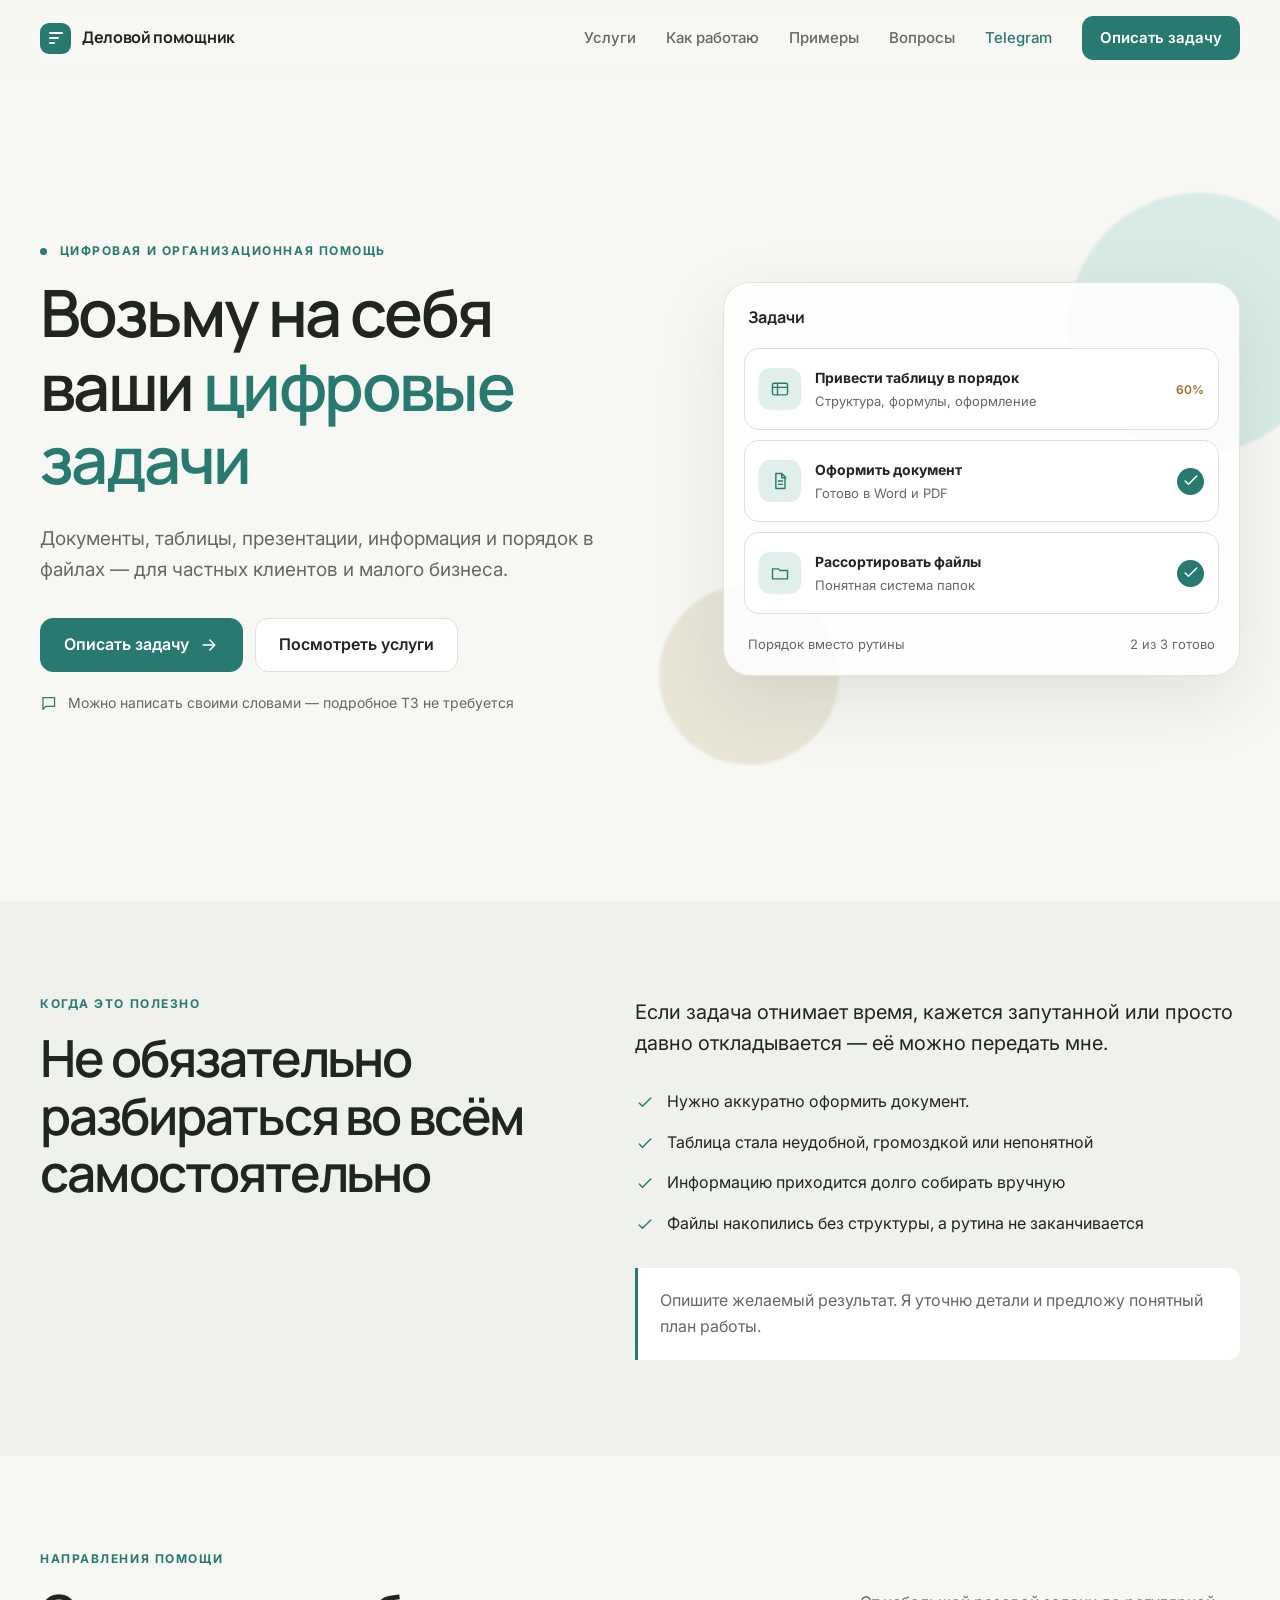
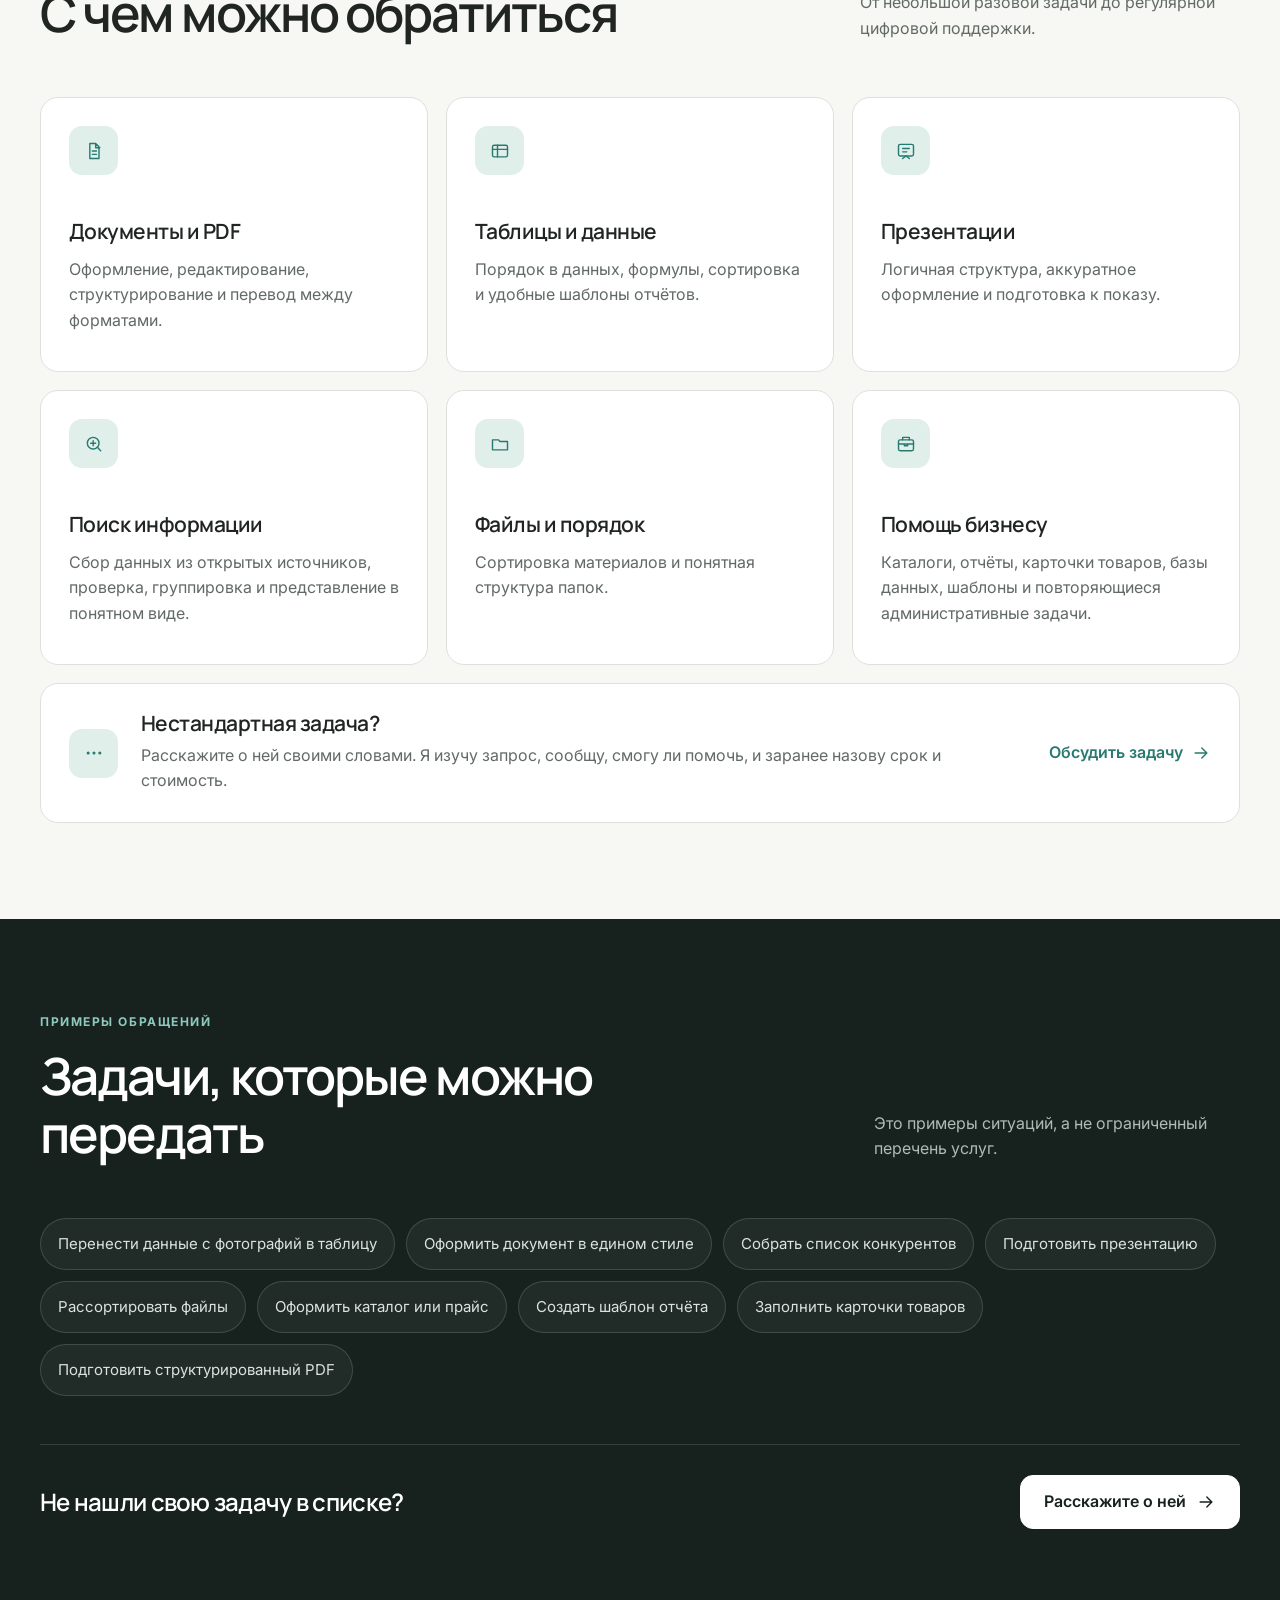
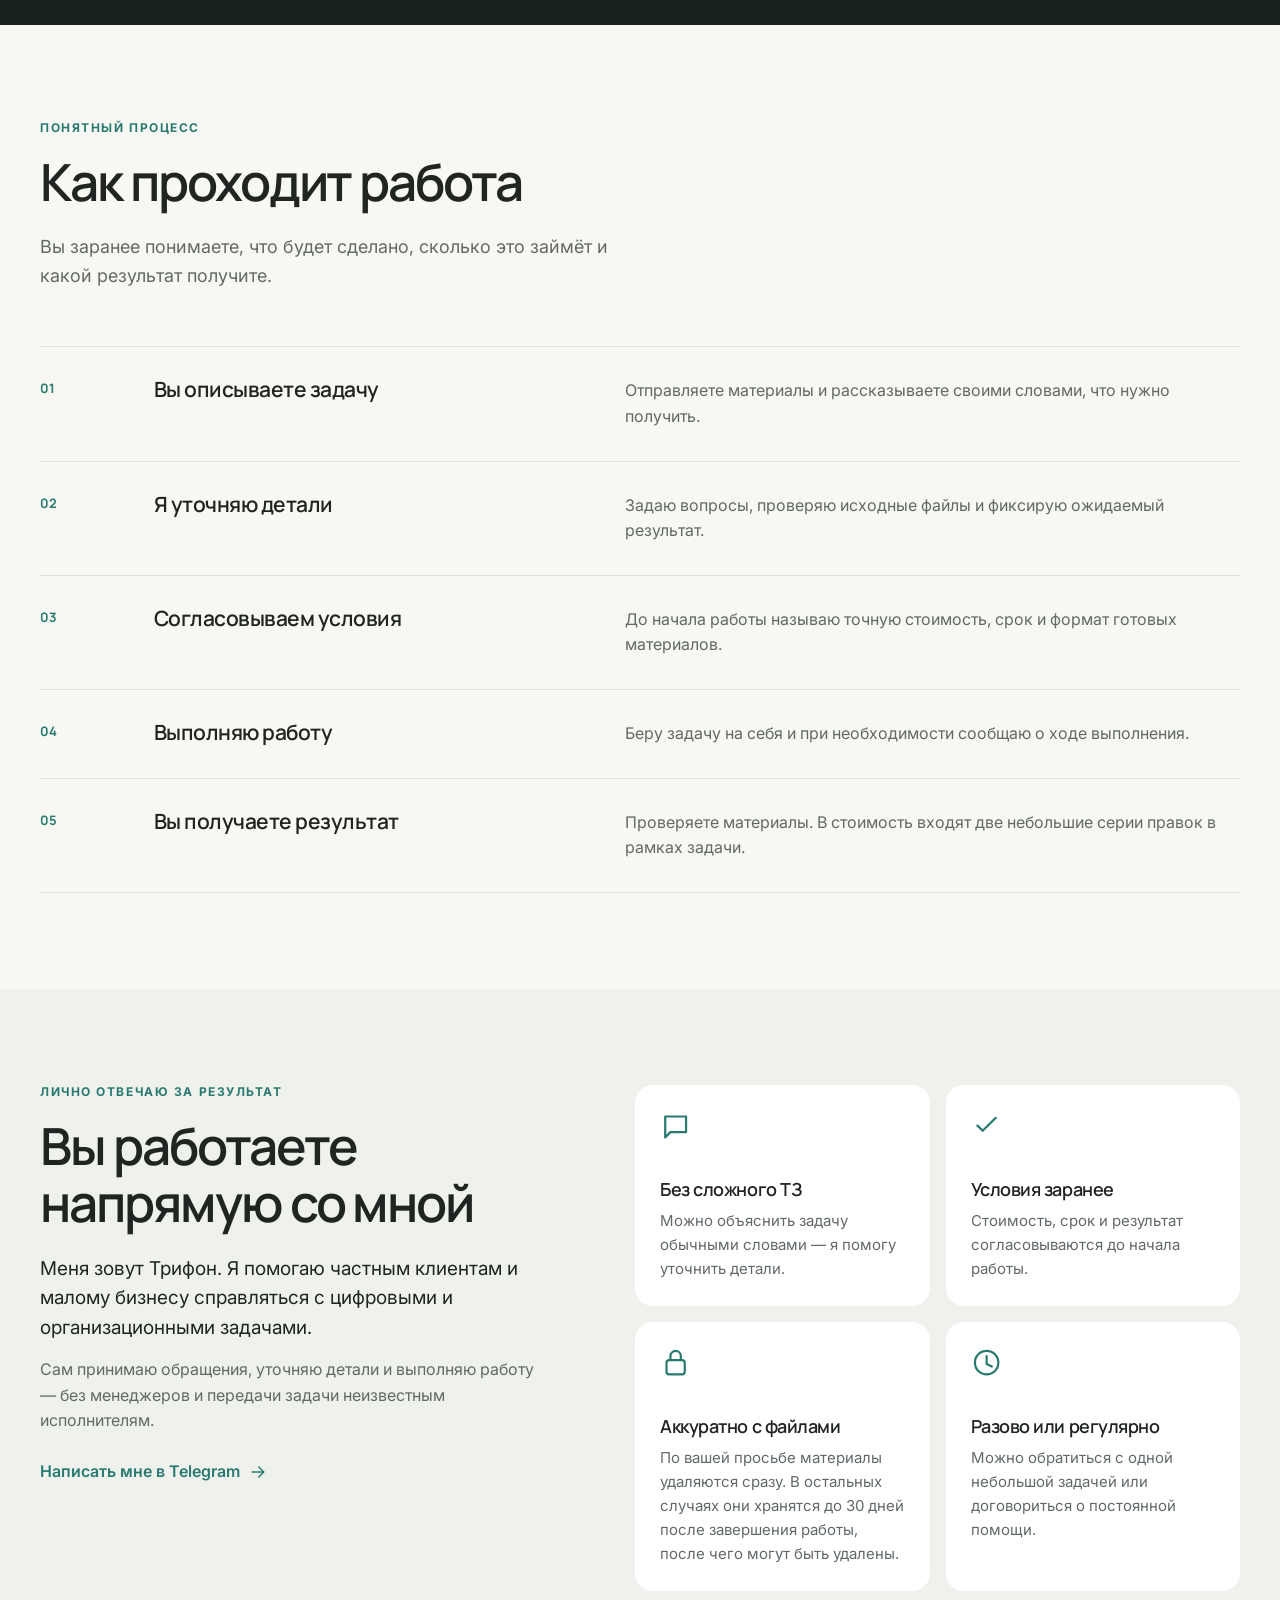
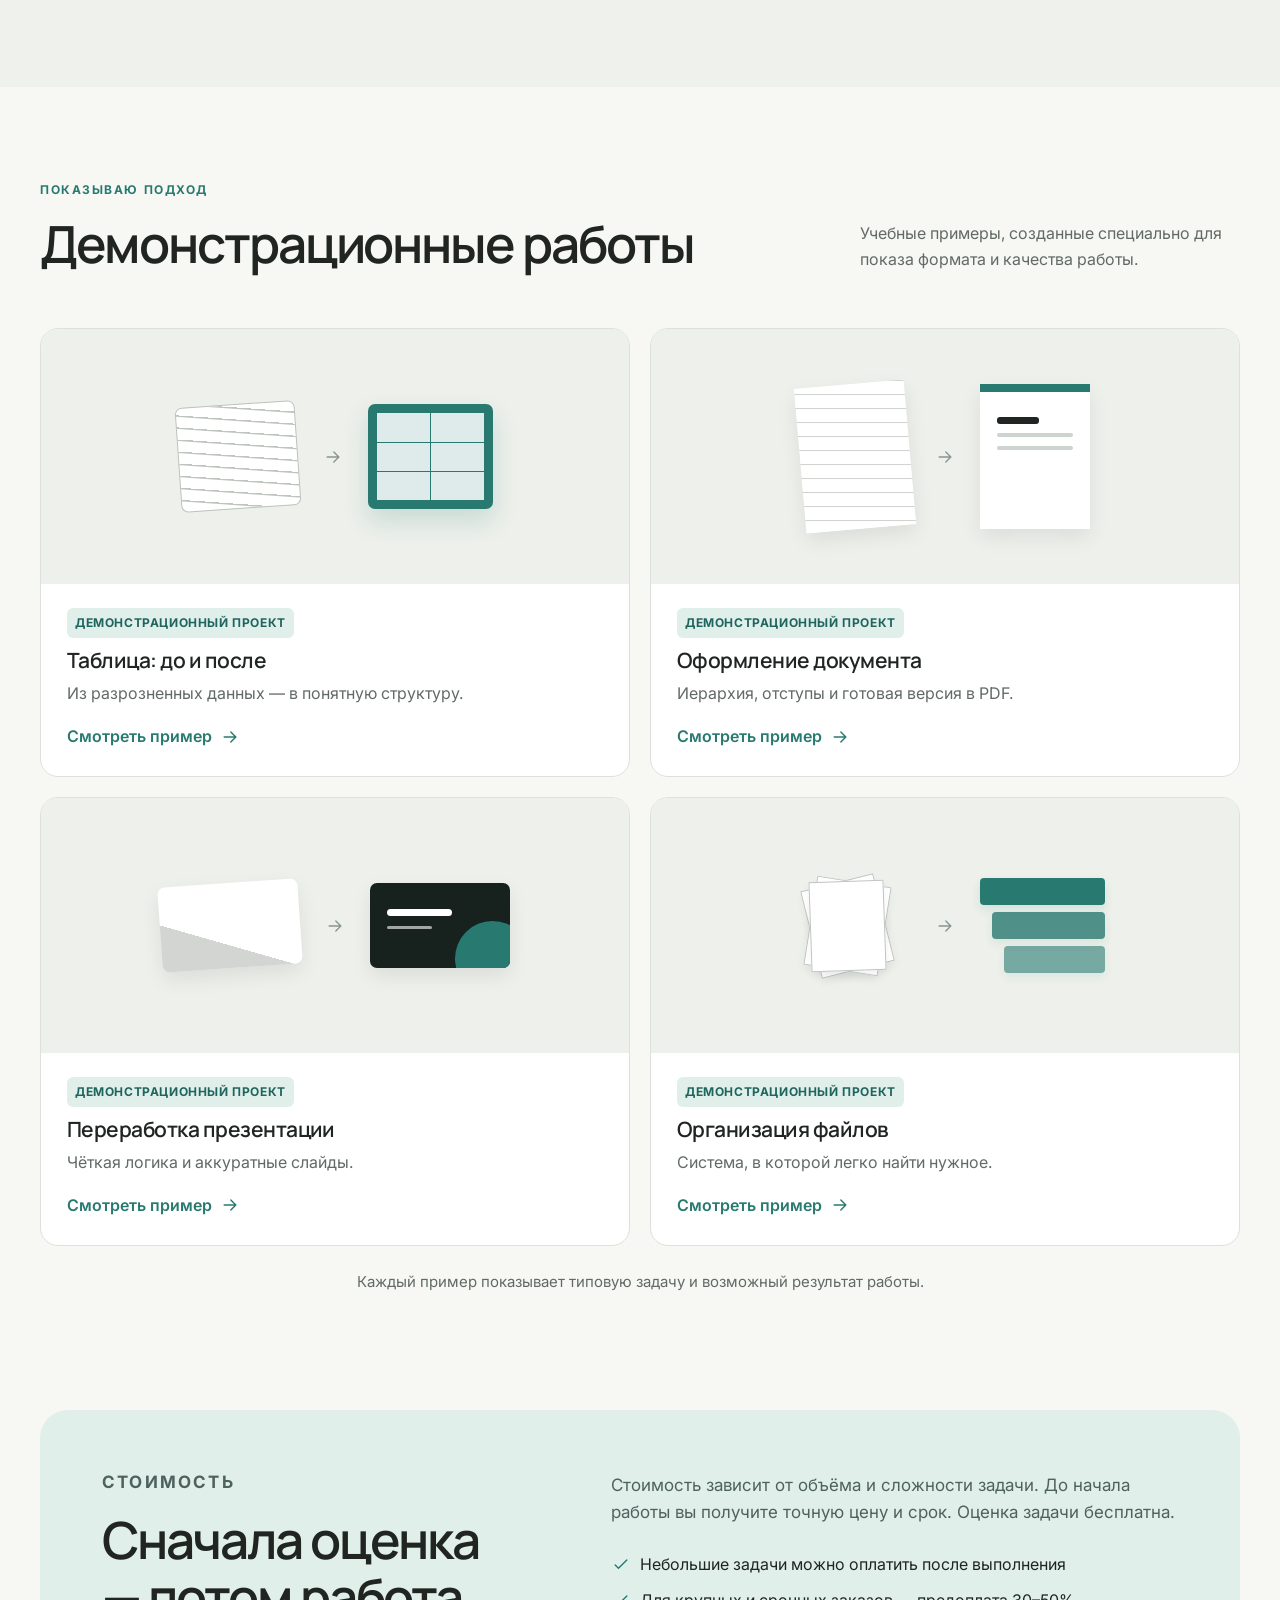
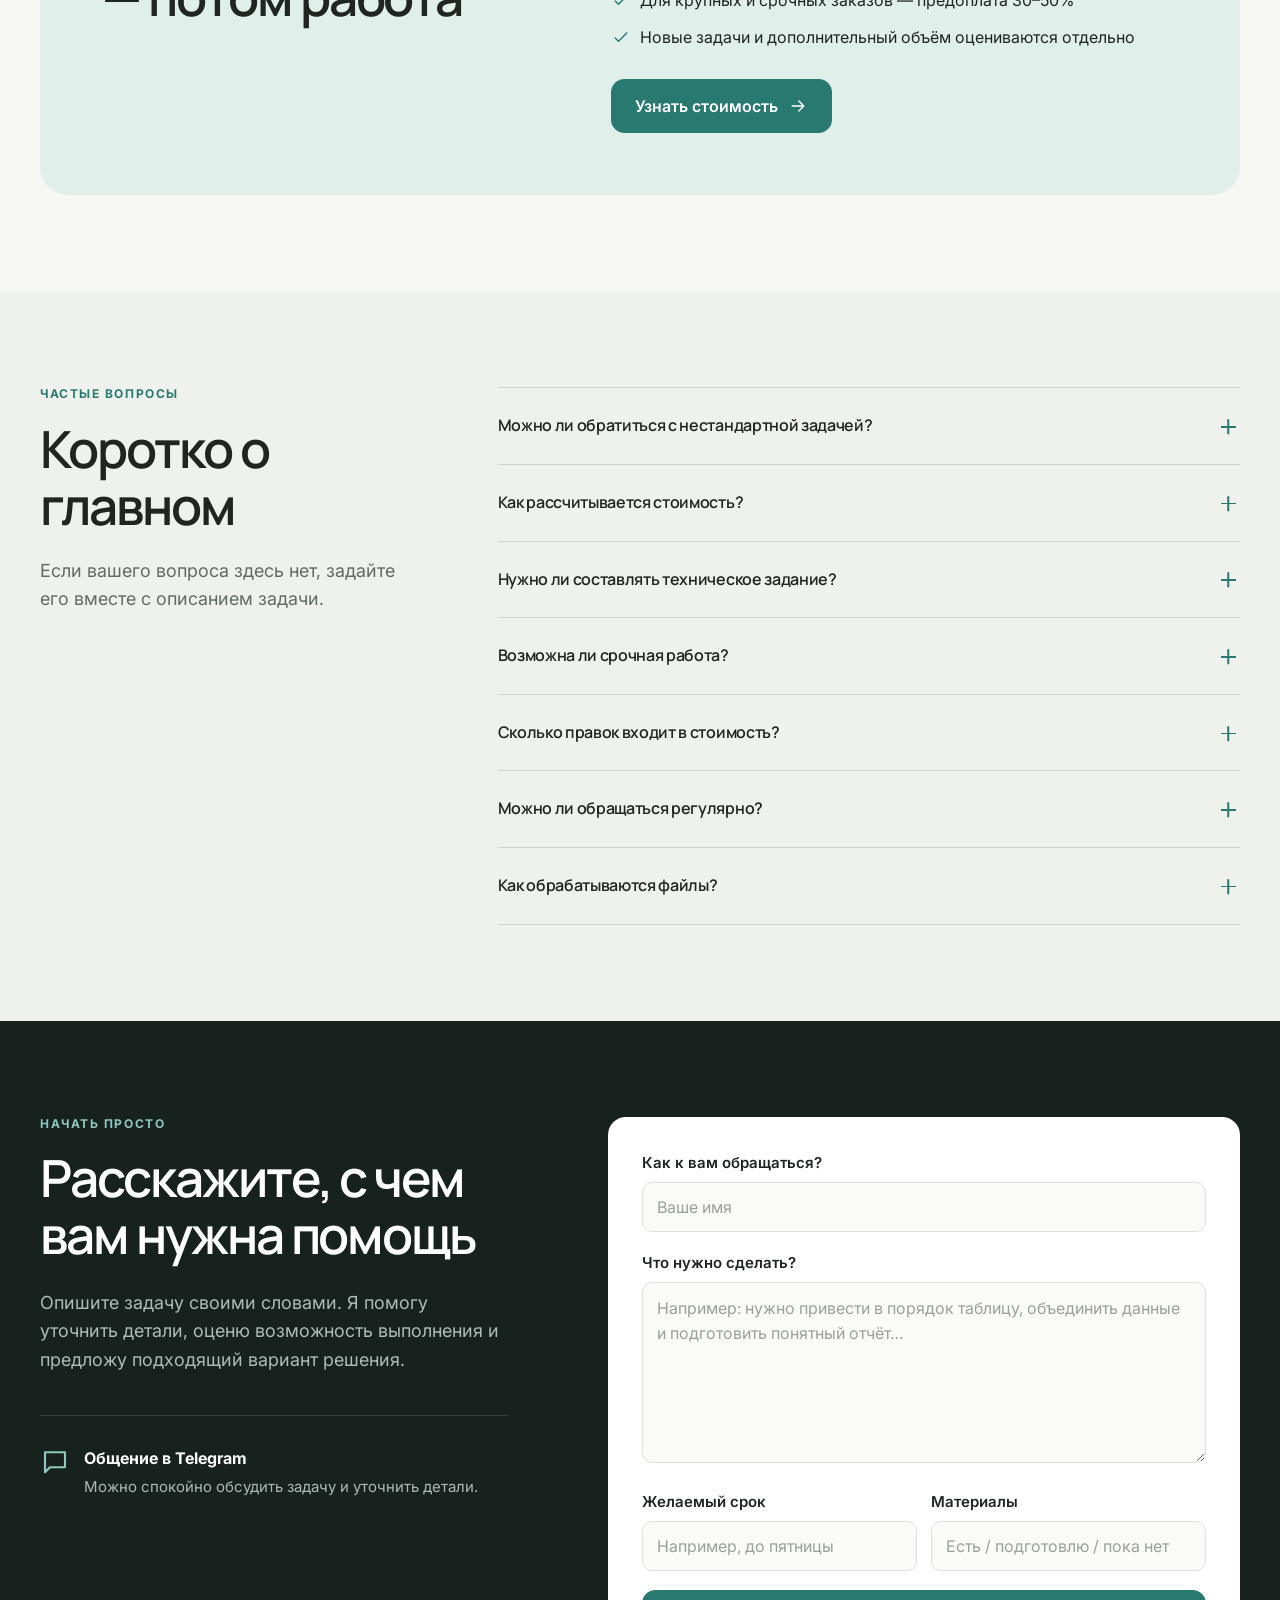
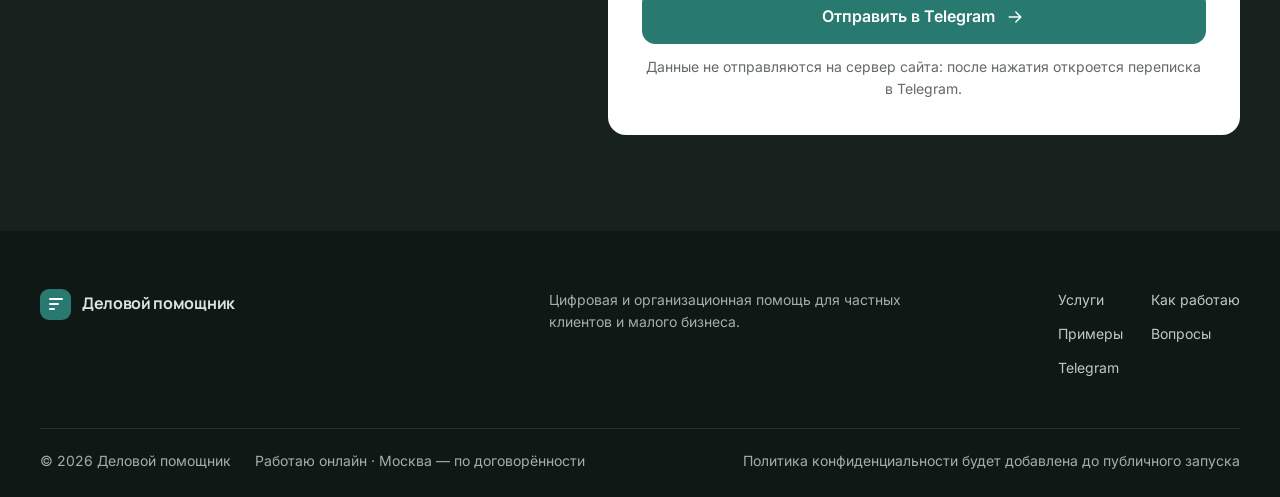
==== commit eaf3d58c: "Add files via upload" ====
--- a/index.html
+++ b/index.html
@@ -12,6 +12,8 @@
   <meta property="og:image" content="og-image.png">
   <meta property="og:image:width" content="1200">
   <meta property="og:image:height" content="630">
+  <meta property="og:image:alt" content="Деловой помощник — цифровые задачи без лишней рутины">
+  <meta name="robots" content="index, follow">
   <meta name="twitter:card" content="summary_large_image">
   <title>Деловой помощник — цифровые и организационные задачи</title>
   <link rel="icon" href="favicon.svg" type="image/svg+xml">
@@ -53,7 +55,7 @@
         <a href="#process">Как работаю</a>
         <a href="#cases">Примеры</a>
         <a href="#faq">Вопросы</a>
-        <a class="nav__telegram" data-telegram-link hidden href="#">Telegram</a>
+        <a class="nav__telegram" data-telegram-link href="https://t.me/Trifon_Koss_W">Telegram</a>
         <a class="button button--small" href="#request">Описать задачу</a>
       </nav>
     </div>
@@ -74,7 +76,7 @@
         </div>
 
         <div class="hero-board reveal" role="img" aria-label="Примеры выполненных задач">
-          <div class="hero-board__top"><span>Задачи</span><span class="status"><i></i> В работе</span></div>
+          <div class="hero-board__top"><span>Задачи</span></div>
           <article class="task-card task-card--muted">
             <span class="task-card__icon"><svg><use href="#i-table"/></svg></span>
             <span><strong>Привести таблицу в порядок</strong><small>Структура, формулы, оформление</small></span>
@@ -90,7 +92,7 @@
             <span><strong>Рассортировать файлы</strong><small>Понятная система папок</small></span>
             <span class="task-card__check"><svg><use href="#i-check"/></svg></span>
           </article>
-          <div class="hero-board__footer"><span>Порядок вместо рутины</span><span>2 из 3 готовы</span></div>
+          <div class="hero-board__footer"><span>Порядок вместо рутины</span><span>2 из 3 готово</span></div>
         </div>
       </div>
     </section>
@@ -104,7 +106,7 @@
         <div class="problem__content reveal">
           <p class="lead">Если задача отнимает время, кажется запутанной или просто давно откладывается — её можно передать мне.</p>
           <ul class="check-list">
-            <li><svg><use href="#i-check"/></svg><span>Документ нужно оформить аккуратно и единообразно</span></li>
+            <li><svg><use href="#i-check"/></svg><span>Нужно аккуратно оформить документ.</span></li>
             <li><svg><use href="#i-check"/></svg><span>Таблица стала неудобной, громоздкой или непонятной</span></li>
             <li><svg><use href="#i-check"/></svg><span>Информацию приходится долго собирать вручную</span></li>
             <li><svg><use href="#i-check"/></svg><span>Файлы накопились без структуры, а рутина не заканчивается</span></li>
@@ -125,9 +127,9 @@
           <article class="service-card reveal"><span class="icon"><svg><use href="#i-table"/></svg></span><h3>Таблицы и данные</h3><p>Порядок в данных, формулы, сортировка и удобные шаблоны отчётов.</p></article>
           <article class="service-card reveal"><span class="icon"><svg><use href="#i-slides"/></svg></span><h3>Презентации</h3><p>Логичная структура, аккуратное оформление и подготовка к показу.</p></article>
           <article class="service-card reveal"><span class="icon"><svg><use href="#i-search"/></svg></span><h3>Поиск информации</h3><p>Сбор данных из открытых источников, проверка, группировка и представление в понятном виде.</p></article>
-          <article class="service-card reveal"><span class="icon"><svg><use href="#i-folder"/></svg></span><h3>Файлы и порядок</h3><p>Сортировка материалов, понятная структура папок и правила хранения.</p></article>
+          <article class="service-card reveal"><span class="icon"><svg><use href="#i-folder"/></svg></span><h3>Файлы и порядок</h3><p>Сортировка материалов и понятная структура папок.</p></article>
           <article class="service-card reveal"><span class="icon"><svg><use href="#i-brief"/></svg></span><h3>Помощь бизнесу</h3><p>Каталоги, отчёты, карточки товаров, базы данных, шаблоны и повторяющиеся административные задачи.</p></article>
-          <article class="service-card service-card--wide reveal"><span class="icon"><svg><use href="#i-more"/></svg></span><div><h3>Нестандартная задача?</h3><p>Расскажите о ней своими словами. Я изучу запрос и честно сообщу, смогу ли помочь, а также назову срок и стоимость.</p></div><a href="#request" class="text-link">Обсудить задачу <svg><use href="#i-arrow"/></svg></a></article>
+          <article class="service-card service-card--wide reveal"><span class="icon"><svg><use href="#i-more"/></svg></span><div><h3>Нестандартная задача?</h3><p>Расскажите о ней своими словами. Я изучу запрос, сообщу, смогу ли помочь, и заранее назову срок и стоимость.</p></div><a href="#request" class="text-link">Обсудить задачу <svg><use href="#i-arrow"/></svg></a></article>
         </div>
       </div>
     </section>
@@ -168,11 +170,11 @@
 
     <section class="section section--soft benefits">
       <div class="container split">
-        <div class="section-heading about reveal"><p class="eyebrow">Лично отвечаю за результат</p><h2>Вы работаете напрямую со мной</h2><p class="about__lead">Меня зовут Трифон. Я помогаю частным клиентам и малому бизнесу справляться с цифровыми и организационными задачами.</p><p>Сам принимаю обращения, уточняю детали и выполняю работу — без менеджеров и передачи задачи неизвестным исполнителям.</p><a class="text-link about__link" data-telegram-link hidden href="#">Написать мне в Telegram <svg><use href="#i-arrow"/></svg></a></div>
+        <div class="section-heading about reveal"><p class="eyebrow">Лично отвечаю за результат</p><h2>Вы работаете напрямую со мной</h2><p class="about__lead">Меня зовут Трифон. Я помогаю частным клиентам и малому бизнесу справляться с цифровыми и организационными задачами.</p><p>Сам принимаю обращения, уточняю детали и выполняю работу — без менеджеров и передачи задачи неизвестным исполнителям.</p><a class="text-link about__link" data-telegram-link href="https://t.me/Trifon_Koss_W">Написать мне в Telegram <svg><use href="#i-arrow"/></svg></a></div>
         <div class="benefits-grid">
           <article class="benefit reveal"><svg><use href="#i-message"/></svg><h3>Без сложного ТЗ</h3><p>Можно объяснить задачу обычными словами — я помогу уточнить детали.</p></article>
           <article class="benefit reveal"><svg><use href="#i-check"/></svg><h3>Условия заранее</h3><p>Стоимость, срок и результат согласовываются до начала работы.</p></article>
-          <article class="benefit reveal"><svg><use href="#i-lock"/></svg><h3>Аккуратно с файлами</h3><p>По просьбе материалы удаляются сразу, обычно — через 30 дней после завершения.</p></article>
+          <article class="benefit reveal"><svg><use href="#i-lock"/></svg><h3>Аккуратно с файлами</h3><p>По вашей просьбе материалы удаляются сразу. В остальных случаях они хранятся до 30 дней после завершения работы, после чего могут быть удалены.</p></article>
           <article class="benefit reveal"><svg><use href="#i-clock"/></svg><h3>Разово или регулярно</h3><p>Можно обратиться с одной небольшой задачей или договориться о постоянной помощи.</p></article>
         </div>
       </div>
@@ -181,7 +183,7 @@
     <section class="section" id="cases">
       <div class="container">
         <div class="section-heading section-heading--row reveal">
-          <div><p class="eyebrow">Показываю подход</p><h2>Демонстрационные работы</h2></div>
+          <div><p class="eyebrow">Показываю подход</p><h2>Демонстра&shy;ционные работы</h2></div>
           <p>Учебные примеры, созданные специально для показа формата и качества работы.</p>
         </div>
         <div class="cases-grid">
@@ -190,7 +192,7 @@
           <article class="case-card reveal"><div class="case-preview case-preview--slides" aria-hidden="true"><div class="slide slide--old"></div><svg><use href="#i-arrow"/></svg><div class="slide slide--new"><b></b><i></i></div></div><div class="case-card__body"><span>Демонстрационный проект</span><h3>Переработка презентации</h3><p>Чёткая логика и аккуратные слайды.</p><button class="case-link" type="button" data-case="slides">Смотреть пример <svg><use href="#i-arrow"/></svg></button></div></article>
           <article class="case-card reveal"><div class="case-preview case-preview--folders" aria-hidden="true"><div class="file-stack"><i></i><i></i><i></i></div><svg><use href="#i-arrow"/></svg><div class="folder-stack"><i></i><i></i><i></i></div></div><div class="case-card__body"><span>Демонстрационный проект</span><h3>Организация файлов</h3><p>Система, в которой легко найти нужное.</p><button class="case-link" type="button" data-case="folders">Смотреть пример <svg><use href="#i-arrow"/></svg></button></div></article>
         </div>
-        <p class="cases-note reveal">Подробные версии кейсов будут добавлены после подготовки исходных и итоговых материалов.</p>
+        <p class="cases-note reveal">Каждый пример показывает типовую задачу и возможный результат работы.</p>
       </div>
     </section>
 
@@ -198,7 +200,7 @@
       <div class="container">
         <div class="price-card reveal">
           <div><p class="eyebrow">Стоимость</p><h2>Сначала оценка — потом работа</h2></div>
-          <div><p>Стоимость зависит от объёма материалов, сложности и срока. До начала работы вы получите точную цену и срок — без неожиданных доплат за уже согласованный объём.</p><ul><li><svg><use href="#i-check"/></svg> Небольшие задачи можно оплатить после выполнения</li><li><svg><use href="#i-check"/></svg> Для крупных и срочных заказов — предоплата 30–50%</li><li><svg><use href="#i-check"/></svg> Новые задачи и дополнительный объём оцениваются отдельно</li></ul><a class="button" href="#request">Узнать стоимость <svg><use href="#i-arrow"/></svg></a></div>
+          <div><p>Стоимость зависит от объёма и сложности задачи. До начала работы вы получите точную цену и срок. Оценка задачи бесплатна.</p><ul><li><svg><use href="#i-check"/></svg> Небольшие задачи можно оплатить после выполнения</li><li><svg><use href="#i-check"/></svg> Для крупных и срочных заказов — предоплата 30–50%</li><li><svg><use href="#i-check"/></svg> Новые задачи и дополнительный объём оцениваются отдельно</li></ul><a class="button" href="#request">Узнать стоимость <svg><use href="#i-arrow"/></svg></a></div>
         </div>
       </div>
     </section>
@@ -207,13 +209,13 @@
       <div class="container faq-layout">
         <div class="section-heading reveal"><p class="eyebrow">Частые вопросы</p><h2>Коротко о главном</h2><p class="section-intro">Если вашего вопроса здесь нет, задайте его вместе с описанием задачи.</p></div>
         <div class="faq-list reveal">
-          <details><summary>Можно ли обратиться с нестандартной задачей?<span></span></summary><p>Да. Опишите желаемый результат и приложите материалы. Я изучу запрос и честно сообщу, смогу ли помочь.</p></details>
+          <details><summary>Можно ли обратиться с нестандартной задачей?<span></span></summary><p>Да. Опишите желаемый результат и приложите материалы. Я изучу запрос, сообщу, смогу ли помочь, и заранее назову срок и стоимость.</p></details>
           <details><summary>Как рассчитывается стоимость?<span></span></summary><p>Учитываются объём исходных материалов, сложность, срок и формат результата. Точную сумму я называю до начала работы.</p></details>
-          <details><summary>Нужно ли составлять техническое задание?<span></span></summary><p>Нет. Достаточно описать задачу своими словами. Я задам уточняющие вопросы и помогу зафиксировать результат.</p></details>
+          <details><summary>Нужно ли составлять техническое задание?<span></span></summary><p>Нет, достаточно описать задачу своими словами. Если потребуется, я сам задам уточняющие вопросы.</p></details>
           <details><summary>Возможна ли срочная работа?<span></span></summary><p>Да, если в расписании есть свободное время. Срочность может увеличить стоимость, но это всегда согласовывается заранее.</p></details>
           <details><summary>Сколько правок входит в стоимость?<span></span></summary><p>Две небольшие серии правок в рамках первоначально согласованной задачи. Полная смена задания или новый объём рассчитываются отдельно.</p></details>
           <details><summary>Можно ли обращаться регулярно?<span></span></summary><p>Да. Для повторяющихся задач можно заранее договориться об удобном порядке передачи материалов и сроках.</p></details>
-          <details><summary>Как обрабатываются файлы?<span></span></summary><p>Обычно материалы хранятся до 30 дней после завершения заказа, затем могут быть удалены. По вашей просьбе я удалю их сразу после подтверждения результата.</p></details>
+          <details><summary>Как обрабатываются файлы?<span></span></summary><p>По вашей просьбе материалы удаляются сразу. В остальных случаях они хранятся до 30 дней после завершения работы, после чего могут быть удалены.</p></details>
         </div>
       </div>
     </section>
@@ -224,25 +226,27 @@
           <p class="eyebrow">Начать просто</p>
           <h2>Расскажите, с чем вам нужна помощь</h2>
           <p>Опишите задачу своими словами. Я помогу уточнить детали, оценю возможность выполнения и предложу подходящий вариант решения.</p>
-          <div class="contact-note"><svg><use href="#i-message"/></svg><div><strong>Общение в переписке</strong><span>Основной канал связи — Telegram. Никаких неожиданных звонков.</span></div></div>
+          <div class="contact-note"><svg><use href="#i-message"/></svg><div><strong>Общение в Telegram</strong><span>Можно спокойно обсудить задачу и уточнить детали.</span></div></div>
         </div>
         <form class="request-form reveal" id="request-form" novalidate>
-          <div class="field"><label for="name">Как к вам обращаться?</label><input type="text" id="name" name="name" autocomplete="name" placeholder="Ваше имя" required><small class="error">Укажите имя</small></div>
-          <div class="field"><label for="task">Что нужно сделать?</label><textarea id="task" name="task" rows="6" placeholder="Например: нужно привести в порядок таблицу, объединить данные и подготовить понятный отчёт…" required></textarea><small class="error">Коротко опишите задачу</small></div>
-          <div class="form-row"><div class="field"><label for="deadline">Желаемый срок</label><input type="text" id="deadline" name="deadline" placeholder="Например, до пятницы"></div><div class="field"><label for="files">Материалы</label><input type="text" id="files" name="files" placeholder="Есть / подготовлю / пока нет"></div></div>
-          <button class="button button--full" type="submit">Отправить в Telegram <svg><use href="#i-arrow"/></svg></button>
+          <div class="field"><label for="name">Как к вам обращаться?</label><input type="text" id="name" name="name" autocomplete="name" maxlength="80" placeholder="Ваше имя" aria-describedby="name-error" required><small class="error" id="name-error" role="alert">Укажите имя</small></div>
+          <div class="field"><label for="task">Что нужно сделать?</label><textarea id="task" name="task" rows="6" maxlength="2000" placeholder="Например: нужно привести в порядок таблицу, объединить данные и подготовить понятный отчёт…" aria-describedby="task-error" required></textarea><small class="error" id="task-error" role="alert">Коротко опишите задачу</small></div>
+          <div class="form-row"><div class="field"><label for="deadline">Желаемый срок</label><input type="text" id="deadline" name="deadline" maxlength="120" placeholder="Например, до пятницы"></div><div class="field"><label for="files">Материалы</label><input type="text" id="files" name="files" maxlength="120" placeholder="Есть / подготовлю / пока нет"></div></div>
+          <button class="button button--full" type="submit" id="submit-request">Отправить в Telegram <svg><use href="#i-arrow"/></svg></button>
           <p class="form-hint">Данные не отправляются на сервер сайта: после нажатия откроется переписка в Telegram.</p>
         </form>
-      </div>
-      <div class="modal" id="request-result" role="dialog" aria-modal="true" aria-labelledby="result-title" hidden>
+        <noscript><p class="noscript-note">Для автоматической подготовки сообщения нужен JavaScript. Вы можете <a href="https://t.me/Trifon_Koss_W">написать Трифону напрямую в Telegram</a>.</p></noscript>
+      </div>
+      <div class="modal" id="request-result" role="dialog" aria-modal="true" aria-labelledby="result-title" aria-describedby="result-description" hidden>
         <div class="modal__backdrop" data-close-modal></div>
-        <div class="modal__card">
+        <div class="modal__card" tabindex="-1">
           <button class="modal__close" type="button" data-close-modal aria-label="Закрыть">×</button>
           <span class="modal__icon"><svg><use href="#i-check"/></svg></span>
           <h3 id="result-title">Обращение подготовлено</h3>
-          <p>Telegram-контакт пока не указан. Скопируйте обращение — после добавления username эта кнопка будет сразу открывать переписку.</p>
+          <p id="result-description">Не удалось автоматически открыть Telegram. Скопируйте подготовленное обращение и отправьте его вручную.</p>
           <textarea id="request-text" rows="9" readonly></textarea>
-          <button class="button button--full" type="button" id="copy-request"><svg><use href="#i-copy"/></svg> Скопировать текст</button>
+          <div class="modal__actions"><button class="button button--full" type="button" id="copy-request"><svg><use href="#i-copy"/></svg> Скопировать обращение</button><a class="button button--secondary button--full" href="https://t.me/Trifon_Koss_W" target="_blank" rel="noopener noreferrer">Открыть Telegram</a></div>
+          <p class="sr-only" id="copy-status" aria-live="polite"></p>
         </div>
       </div>
     </section>
@@ -252,14 +256,14 @@
     <div class="container footer__top">
       <a class="brand brand--footer" href="#top"><span class="brand__mark" aria-hidden="true"><span></span><span></span><span></span></span><span>Деловой помощник</span></a>
       <p>Цифровая и организационная помощь для частных клиентов и малого бизнеса.</p>
-      <div class="footer__links"><a href="#services">Услуги</a><a href="#process">Как работаю</a><a href="#cases">Примеры</a><a href="#faq">Вопросы</a><a data-telegram-link hidden href="#">Telegram</a></div>
+      <div class="footer__links"><a href="#services">Услуги</a><a href="#process">Как работаю</a><a href="#cases">Примеры</a><a href="#faq">Вопросы</a><a data-telegram-link href="https://t.me/Trifon_Koss_W">Telegram</a></div>
     </div>
-    <div class="container footer__bottom"><span>© <span id="year"></span> Деловой помощник</span><span>Работаю онлайн · Москва — по договорённости</span></div>
+    <div class="container footer__bottom"><span>© <span id="year"></span> Деловой помощник</span><span>Работаю онлайн · Москва — по договорённости</span><span class="footer__policy-note">Политика конфиденциальности будет добавлена до публичного запуска</span></div>
   </footer>
 
-  <div class="modal case-modal" id="case-modal" role="dialog" aria-modal="true" aria-labelledby="case-title" hidden>
+  <div class="modal case-modal" id="case-modal" role="dialog" aria-modal="true" aria-labelledby="case-title" aria-describedby="case-description" hidden>
     <div class="modal__backdrop" data-close-case></div>
-    <div class="modal__card case-modal__card">
+    <div class="modal__card case-modal__card" tabindex="-1">
       <button class="modal__close" type="button" data-close-case aria-label="Закрыть">×</button>
       <span class="case-modal__label">Демонстрационный проект</span>
       <h3 id="case-title">Пример работы</h3>
--- a/styles.css
+++ b/styles.css
@@ -40,7 +40,7 @@
 .brand__mark span { display: block; width: 14px; height: 2px; border-radius: 2px; background: #fff; }
 .brand__mark span:nth-child(2) { width: 10px; }
 .brand__mark span:nth-child(3) { width: 6px; }
-.nav { display: flex; align-items: center; gap: 30px; font-size: 14px; font-weight: 500; }
+.nav { display: flex; align-items: center; gap: 30px; font-size: 15px; font-weight: 500; }
 .nav > a:not(.button) { color: var(--muted); transition: color .2s; }
 .nav > a:hover { color: var(--accent); }
 .nav__telegram { color: var(--accent) !important; }
@@ -68,10 +68,11 @@
 
 .button { min-height: 54px; display: inline-flex; align-items: center; justify-content: center; gap: 10px; padding: 13px 23px; border: 1px solid var(--accent); border-radius: 13px; color: #fff; background: var(--accent); font-weight: 600; line-height: 1.2; cursor: pointer; transition: transform .2s, background .2s, border-color .2s, box-shadow .2s; }
 .button:hover { transform: translateY(-2px); border-color: var(--accent-dark); background: var(--accent-dark); box-shadow: 0 12px 30px rgba(40, 122, 112, .2); }
-.button:focus-visible, a:focus-visible, summary:focus-visible, input:focus-visible, textarea:focus-visible { outline: 3px solid rgba(40, 122, 112, .25); outline-offset: 3px; }
+.button:focus-visible, button:focus-visible, a:focus-visible, summary:focus-visible, input:focus-visible, textarea:focus-visible { outline: 3px solid rgba(40, 122, 112, .35); outline-offset: 3px; }
+.button:disabled { transform: none; opacity: .7; cursor: wait; box-shadow: none; }
 .button--secondary { color: var(--text); border-color: var(--line); background: var(--surface); }
 .button--secondary:hover { color: var(--accent-dark); border-color: #b9cac5; background: var(--surface); box-shadow: none; }
-.button--small { min-height: 42px; padding: 9px 17px; border-radius: 11px; }
+.button--small { min-height: 44px; padding: 9px 17px; border-radius: 11px; }
 .button--light { color: var(--dark); border-color: #fff; background: #fff; }
 .button--light:hover { color: #fff; border-color: var(--accent); background: var(--accent); }
 .button--full { width: 100%; }
@@ -81,7 +82,7 @@
 .hero__grid { display: grid; grid-template-columns: 1.08fr .92fr; gap: 76px; align-items: center; }
 .hero__lead { max-width: 690px; margin: 27px 0 32px; color: var(--muted); font-size: 19px; line-height: 1.65; }
 .hero__actions { display: flex; flex-wrap: wrap; gap: 12px; }
-.hero__note { display: flex; align-items: center; gap: 10px; margin-top: 20px; color: var(--muted); font-size: 13px; }
+.hero__note { display: flex; align-items: center; gap: 10px; margin-top: 20px; color: var(--muted); font-size: 14px; }
 .hero__note svg { color: var(--accent); }
 .hero-board { position: relative; padding: 20px; border: 1px solid #dfe5e1; border-radius: 27px; background: rgba(255,255,255,.86); box-shadow: var(--shadow); transform: rotate(1.5deg); }
 .hero-board::before, .hero-board::after { content: ""; position: absolute; z-index: -1; border-radius: 50%; filter: blur(1px); }
@@ -111,7 +112,7 @@
 .service-card:hover { transform: translateY(-5px); border-color: #bfd0ca; box-shadow: 0 18px 50px rgba(30, 52, 45, .07); }
 .service-card .icon { width: 49px; height: 49px; display: grid; place-items: center; margin-bottom: 45px; border-radius: 13px; color: var(--accent); background: var(--accent-soft); }
 .service-card h3 { margin-bottom: 13px; }
-.service-card p { color: var(--muted); font-size: 14px; }
+.service-card p { color: var(--muted); font-size: 16px; line-height: 1.6; }
 .service-card--wide { min-height: auto; grid-column: 1 / -1; display: grid; grid-template-columns: auto 1fr auto; gap: 23px; align-items: center; }
 .service-card--wide .icon { margin: 0; }
 .service-card--wide h3 { margin-bottom: 7px; }
@@ -119,7 +120,7 @@
 .section--dark .eyebrow { color: #8fc9be; }
 .section--dark .section-heading--row > p { color: #aebbb7; }
 .examples-list { display: flex; flex-wrap: wrap; gap: 11px; }
-.examples-list span { padding: 13px 17px; border: 1px solid rgba(255,255,255,.15); border-radius: 999px; color: #dbe3e0; background: rgba(255,255,255,.045); font-size: 14px; }
+.examples-list span { padding: 13px 17px; border: 1px solid rgba(255,255,255,.15); border-radius: 999px; color: #dbe3e0; background: rgba(255,255,255,.045); font-size: 15px; }
 .examples__cta { display: flex; align-items: center; justify-content: space-between; gap: 30px; margin-top: 48px; padding-top: 30px; border-top: 1px solid rgba(255,255,255,.13); }
 .examples__cta p { font-family: Manrope, sans-serif; font-size: 24px; font-weight: 600; letter-spacing: -.03em; }
 
@@ -133,7 +134,7 @@
 .benefit { padding: 25px; border-radius: var(--radius); background: var(--surface); }
 .benefit > svg { margin-bottom: 30px; color: var(--accent); font-size: 25px; }
 .benefit h3 { margin-bottom: 10px; font-size: 18px; }
-.benefit p { color: var(--muted); font-size: 13px; }
+.benefit p { color: var(--muted); font-size: 15px; line-height: 1.6; }
 .about__lead { margin-top: 22px; color: var(--text); font-size: 19px; line-height: 1.55; }
 .about > p:not(.eyebrow):not(.about__lead) { margin-top: 15px; color: var(--muted); }
 .about__link { margin-top: 25px; }
@@ -143,12 +144,12 @@
 .case-preview { height: 255px; display: flex; align-items: center; justify-content: center; gap: 25px; background: #edf0eb; }
 .case-preview > svg { color: #8b9691; }
 .case-card__body { padding: 24px 26px 27px; }
-.case-card__body > span { display: inline-block; margin-bottom: 11px; padding: 5px 8px; border-radius: 6px; color: var(--accent-dark); background: var(--accent-soft); font-size: 10px; font-weight: 700; letter-spacing: .06em; text-transform: uppercase; }
+.case-card__body > span { display: inline-block; margin-bottom: 11px; padding: 5px 8px; border-radius: 6px; color: var(--accent-dark); background: var(--accent-soft); font-size: 12px; font-weight: 700; letter-spacing: .05em; text-transform: uppercase; }
 .case-card__body h3 { margin-bottom: 9px; }
-.case-card__body p { color: var(--muted); font-size: 14px; }
+.case-card__body p { color: var(--muted); font-size: 16px; }
 .case-link { display: inline-flex; align-items: center; gap: 8px; margin-top: 17px; padding: 0; border: 0; color: var(--accent); background: none; font-weight: 600; cursor: pointer; }
 .case-link:hover { color: var(--accent-dark); }
-.cases-note { margin-top: 20px; color: var(--muted); font-size: 13px; text-align: center; }
+.cases-note { max-width: 720px; margin: 24px auto 0; color: var(--muted); font-size: 15px; text-align: center; }
 .messy-lines { width: 120px; height: 105px; border: 1px solid #bdc2bd; border-radius: 7px; background: repeating-linear-gradient(8deg, transparent 0 10px, #bec4be 11px 12px), #fff; transform: rotate(-4deg); }
 .clean-table { width: 125px; height: 105px; display: grid; grid-template-columns: 1fr 1fr; gap: 1px; padding: 9px; border-radius: 7px; background: var(--accent); box-shadow: 0 12px 25px rgba(40,122,112,.18); }
 .clean-table i { background: rgba(255,255,255,.85); }
@@ -174,7 +175,7 @@
 .price { padding-top: 20px; }
 .price-card { display: grid; grid-template-columns: .85fr 1.15fr; gap: 90px; padding: 62px; border-radius: var(--radius-lg); background: var(--accent-soft); }
 .price-card > div > p { color: #4e625d; font-size: 17px; }
-.price-card ul { display: grid; gap: 11px; margin: 25px 0 29px; padding: 0; list-style: none; font-size: 14px; }
+.price-card ul { display: grid; gap: 11px; margin: 25px 0 29px; padding: 0; list-style: none; font-size: 16px; }
 .price-card li { display: flex; gap: 9px; align-items: flex-start; }
 .price-card li svg { flex: 0 0 auto; margin-top: 3px; color: var(--accent); }
 
@@ -186,7 +187,7 @@
 .faq-list summary span::before, .faq-list summary span::after { content: ""; position: absolute; top: 50%; right: 4px; width: 15px; height: 1.5px; background: var(--accent); transition: transform .2s; }
 .faq-list summary span::after { transform: rotate(90deg); }
 .faq-list details[open] summary span::after { transform: rotate(0); }
-.faq-list details p { max-width: 680px; padding: 0 45px 25px 0; color: var(--muted); font-size: 14px; }
+.faq-list details p { max-width: 680px; padding: 0 45px 25px 0; color: var(--muted); font-size: 16px; line-height: 1.65; }
 
 .request { color: #fff; background: var(--dark); }
 .request__layout { display: grid; grid-template-columns: .85fr 1.15fr; gap: 100px; align-items: start; }
@@ -196,20 +197,22 @@
 .contact-note { display: flex; gap: 14px; margin-top: 40px; padding-top: 30px; border-top: 1px solid rgba(255,255,255,.13); }
 .contact-note > svg { flex: 0 0 auto; color: #8fc9be; font-size: 24px; }
 .contact-note strong, .contact-note span { display: block; }
-.contact-note span { margin-top: 3px; color: #9ba9a4; font-size: 13px; }
+.contact-note span { margin-top: 3px; color: #aeb9b5; font-size: 15px; }
 .request-form { padding: 34px; border-radius: var(--radius); color: var(--text); background: #fff; }
 .field { margin-bottom: 19px; }
-.field label { display: block; margin-bottom: 7px; font-size: 13px; font-weight: 600; }
+.field label { display: block; margin-bottom: 7px; font-size: 15px; font-weight: 600; }
 .field input, .field textarea { width: 100%; padding: 13px 14px; border: 1px solid var(--line); border-radius: 10px; color: var(--text); background: #fafbf9; outline: none; transition: border-color .2s, box-shadow .2s; }
 .field input { height: 50px; }
 .field textarea { resize: vertical; }
 .field input::placeholder, .field textarea::placeholder { color: #9aa19d; }
 .field input:focus, .field textarea:focus { border-color: var(--accent); box-shadow: 0 0 0 3px rgba(40,122,112,.1); }
 .field.invalid input, .field.invalid textarea { border-color: #a34e4e; }
-.error { display: none; margin-top: 5px; color: #a34e4e; font-size: 13px; }
+.error { display: none; margin-top: 5px; color: #923f3f; font-size: 14px; }
 .field.invalid .error { display: block; }
 .form-row { display: grid; grid-template-columns: 1fr 1fr; gap: 14px; }
-.form-hint { margin-top: 12px; color: var(--muted); font-size: 13px; text-align: center; }
+.form-hint { margin-top: 12px; color: var(--muted); font-size: 14px; text-align: center; }
+.noscript-note { margin-top: 14px; padding: 14px; border-radius: 10px; color: var(--text); background: #fff; font-size: 14px; }
+.noscript-note a { color: var(--accent-dark); text-decoration: underline; }
 
 .modal[hidden] { display: none; }
 .modal { position: fixed; z-index: 500; inset: 0; display: grid; place-items: center; padding: 20px; }
@@ -218,12 +221,13 @@
 .modal__close { position: absolute; top: 12px; right: 15px; border: 0; color: var(--muted); background: none; font-size: 28px; cursor: pointer; }
 .modal__icon { width: 45px; height: 45px; display: grid; place-items: center; margin-bottom: 18px; border-radius: 50%; color: #fff; background: var(--accent); }
 .modal__card h3 { margin-bottom: 10px; font-size: 26px; }
-.modal__card p { margin-bottom: 17px; color: var(--muted); font-size: 13px; }
-.modal__card textarea { width: 100%; margin-bottom: 14px; padding: 12px; border: 1px solid var(--line); border-radius: 10px; color: var(--text); background: #f7f8f6; font-size: 12px; resize: none; }
+.modal__card p { margin-bottom: 17px; color: var(--muted); font-size: 16px; }
+.modal__card textarea { width: 100%; margin-bottom: 14px; padding: 12px; border: 1px solid var(--line); border-radius: 10px; color: var(--text); background: #f7f8f6; font-size: 15px; line-height: 1.5; resize: none; }
+.modal__actions { display: grid; gap: 10px; }
 .case-modal__card { width: min(100%, 900px); max-height: calc(100vh - 40px); overflow-y: auto; }
 .case-modal__label { display: inline-block; margin-bottom: 12px; padding: 5px 8px; border-radius: 6px; color: var(--accent-dark); background: var(--accent-soft); font-size: 12px; font-weight: 700; letter-spacing: .06em; text-transform: uppercase; }
-.case-modal__card > p { max-width: 680px; margin: 12px 0 25px; font-size: 15px; }
-.case-detail { padding: 24px; border-radius: 15px; background: var(--surface-soft); }
+.case-modal__card > p { max-width: 680px; margin: 12px 0 25px; font-size: 16px; }
+.case-detail { overflow-x: auto; padding: 24px; border-radius: 15px; background: var(--surface-soft); }
 .compare { display: grid; grid-template-columns: 1fr 1fr; gap: 18px; }
 .compare > div > b { display: block; margin-bottom: 10px; color: var(--muted); font-size: 13px; }
 .demo-sheet, .demo-doc, .demo-files { min-height: 240px; padding: 24px; border: 1px solid var(--line); border-radius: 10px; background: #fff; box-shadow: 0 8px 24px rgba(31,51,45,.06); }
@@ -241,13 +245,15 @@
 .demo-slide--before { color: #555; background: linear-gradient(135deg,#e4c0c0,#e4e0b8); text-align: center; }.demo-slide--before h4 { font: 700 19px Arial; }.demo-slide--before p { padding: 25px 10px; background: rgba(255,255,255,.55); font-size: 15px; }
 .demo-slide--after { color: #fff; background: var(--dark); }.demo-slide--after small { color: #8fc9be; }.demo-slide--after h4 { margin: 15px 0 28px; font: 600 27px/1.1 Manrope,sans-serif; }.demo-slide--after div { display: flex; gap: 10px; align-items: center; padding: 8px 0; border-top: 1px solid rgba(255,255,255,.14); }.demo-slide--after span { color: #8fc9be; font-size: 12px; }.demo-slide--after p { margin: 0; color: #fff; font-size: 13px; }
 .demo-files { display: grid; align-content: start; gap: 8px; color: var(--muted); font-size: 14px; }.demo-files--before span { padding: 7px; border-radius: 5px; background: #f0f1ef; }.demo-files--before span:nth-child(2n) { margin-left: 18px; }.demo-files--after span { padding: 4px 0; color: var(--text); }.demo-files--after span:last-child { color: var(--accent-dark); font-weight: 600; }
-.case-result { display: grid; grid-template-columns: 130px 1fr; gap: 20px; margin-top: 20px; padding: 20px; border-left: 3px solid var(--accent); border-radius: 0 10px 10px 0; background: var(--accent-soft); font-size: 14px; }.case-result span { color: var(--muted); }
+.case-result { display: grid; grid-template-columns: 130px 1fr; gap: 20px; margin-top: 20px; padding: 20px; border-left: 3px solid var(--accent); border-radius: 0 10px 10px 0; background: var(--accent-soft); font-size: 16px; }.case-result span { color: var(--muted); }
 
 .footer { padding: 58px 0 25px; color: #dce3e0; background: #101815; }
 .footer__top { display: grid; grid-template-columns: 1fr 1fr auto; gap: 50px; align-items: start; padding-bottom: 48px; }
-.footer__top > p { max-width: 390px; color: #8e9a96; font-size: 13px; }
-.footer__links { display: grid; grid-template-columns: auto auto; gap: 12px 28px; color: #aeb8b4; font-size: 13px; }
-.footer__bottom { display: flex; justify-content: space-between; padding-top: 21px; border-top: 1px solid rgba(255,255,255,.1); color: #8e9a96; font-size: 13px; }
+.footer__top > p { max-width: 390px; color: #a4aeaa; font-size: 14px; }
+.footer__links { display: grid; grid-template-columns: auto auto; gap: 12px 28px; color: #c1c9c6; font-size: 14px; }
+.footer__bottom { display: grid; grid-template-columns: auto auto 1fr; gap: 24px; padding-top: 21px; border-top: 1px solid rgba(255,255,255,.1); color: #a4aeaa; font-size: 14px; }
+.footer__policy-note { justify-self: end; text-align: right; }
+.sr-only { position: absolute !important; width: 1px !important; height: 1px !important; padding: 0 !important; margin: -1px !important; overflow: hidden !important; clip: rect(0, 0, 0, 0) !important; white-space: nowrap !important; border: 0 !important; }
 
 .reveal { opacity: 0; transform: translateY(18px); transition: opacity .6s ease, transform .6s ease; }
 .reveal.is-visible { opacity: 1; transform: none; }
@@ -301,7 +307,7 @@
   .examples__cta { align-items: stretch; flex-direction: column; }
   .process-list li { grid-template-columns: 48px 1fr; gap: 12px; }
   .process-list li div { display: block; }
-  .process-list li p { margin-top: 10px; font-size: 14px; }
+  .process-list li p { margin-top: 10px; font-size: 16px; }
   .case-preview { height: 220px; gap: 15px; }
   .messy-lines, .clean-table { width: 100px; }
   .paper { width: 90px; height: 125px; }
@@ -313,10 +319,13 @@
   .form-row { grid-template-columns: 1fr; gap: 0; }
   .footer__top { grid-template-columns: 1fr; gap: 27px; }
   .footer__bottom { align-items: flex-start; flex-direction: column; gap: 6px; }
-  .modal__card { padding: 28px 20px 22px; }
+  .modal { padding: 12px; }
+  .modal__card { max-height: calc(100vh - 24px); padding: 28px 20px 22px; overflow-y: auto; }
   .compare { grid-template-columns: 1fr; }
   .case-detail { padding: 14px; }
   .case-result { grid-template-columns: 1fr; gap: 7px; }
+  .footer__bottom { grid-template-columns: 1fr; gap: 8px; }
+  .footer__policy-note { justify-self: start; text-align: left; }
 }
 
 @media (prefers-reduced-motion: reduce) {
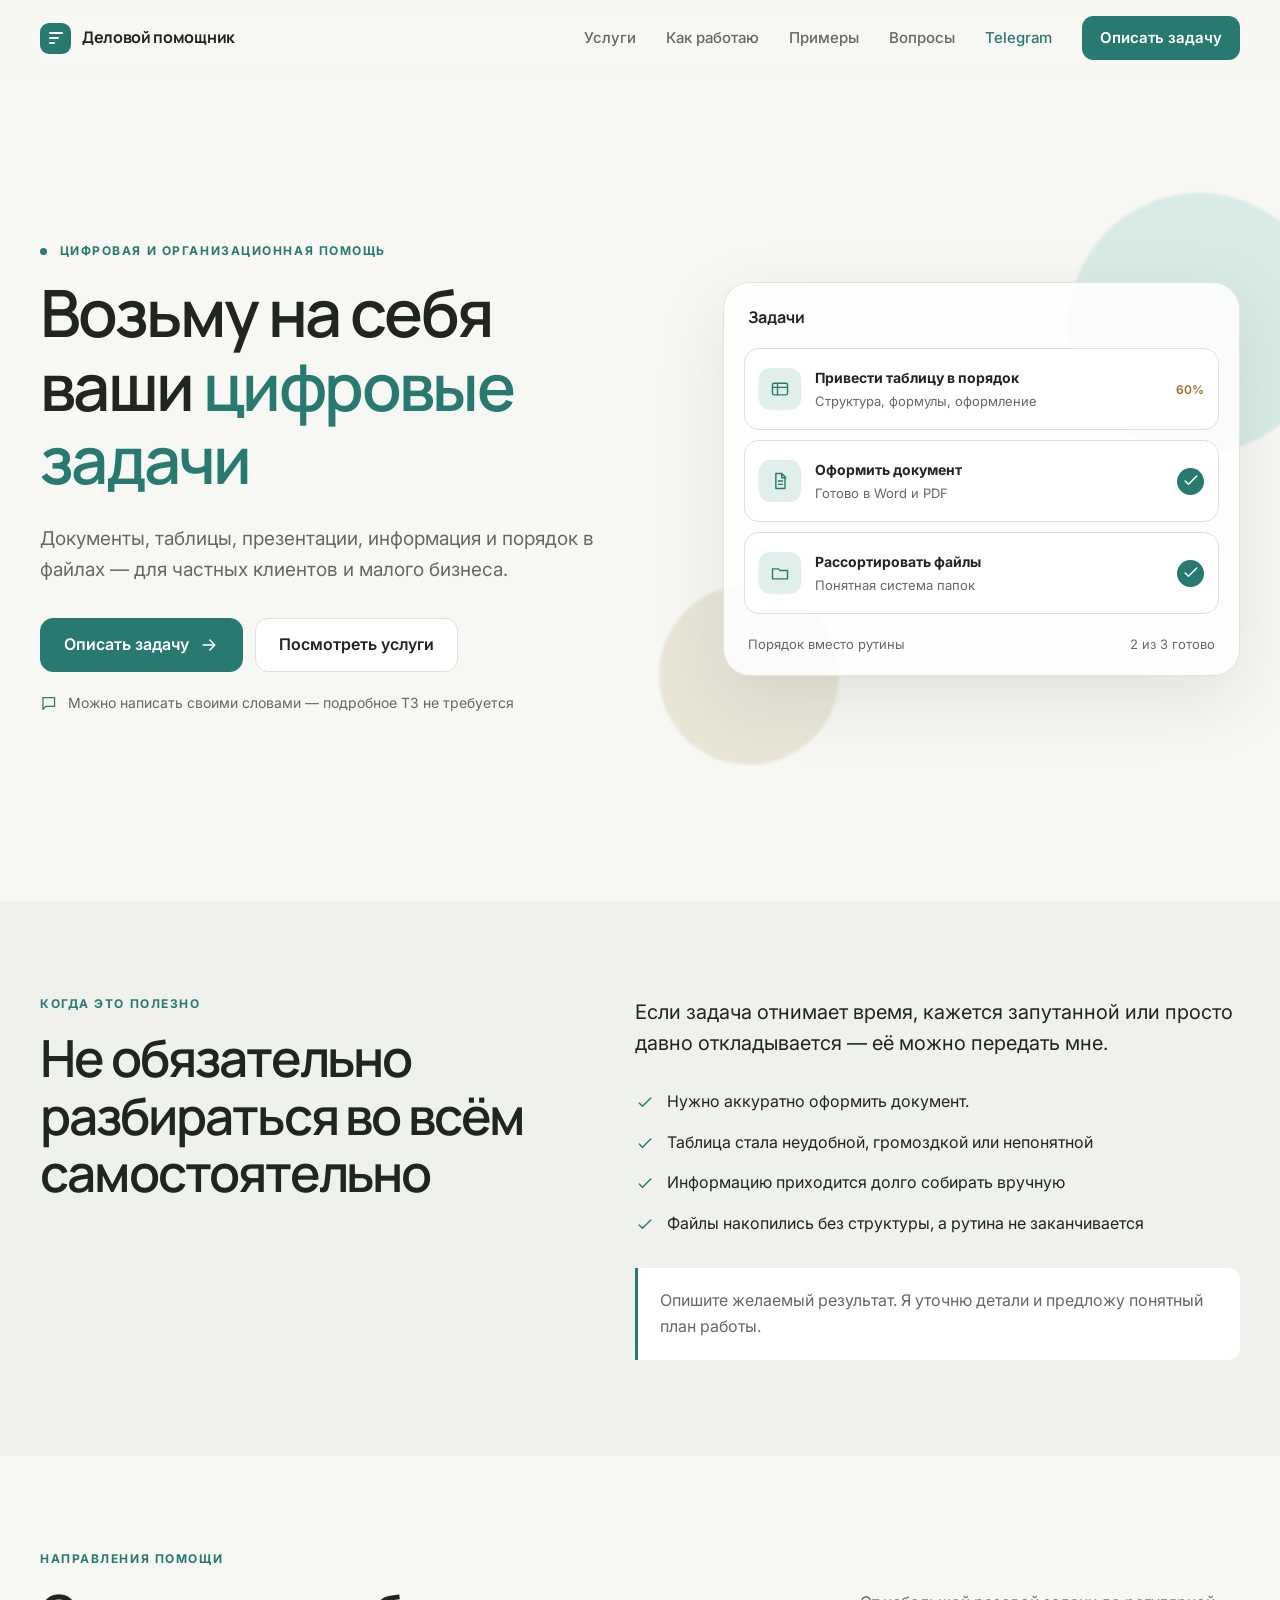
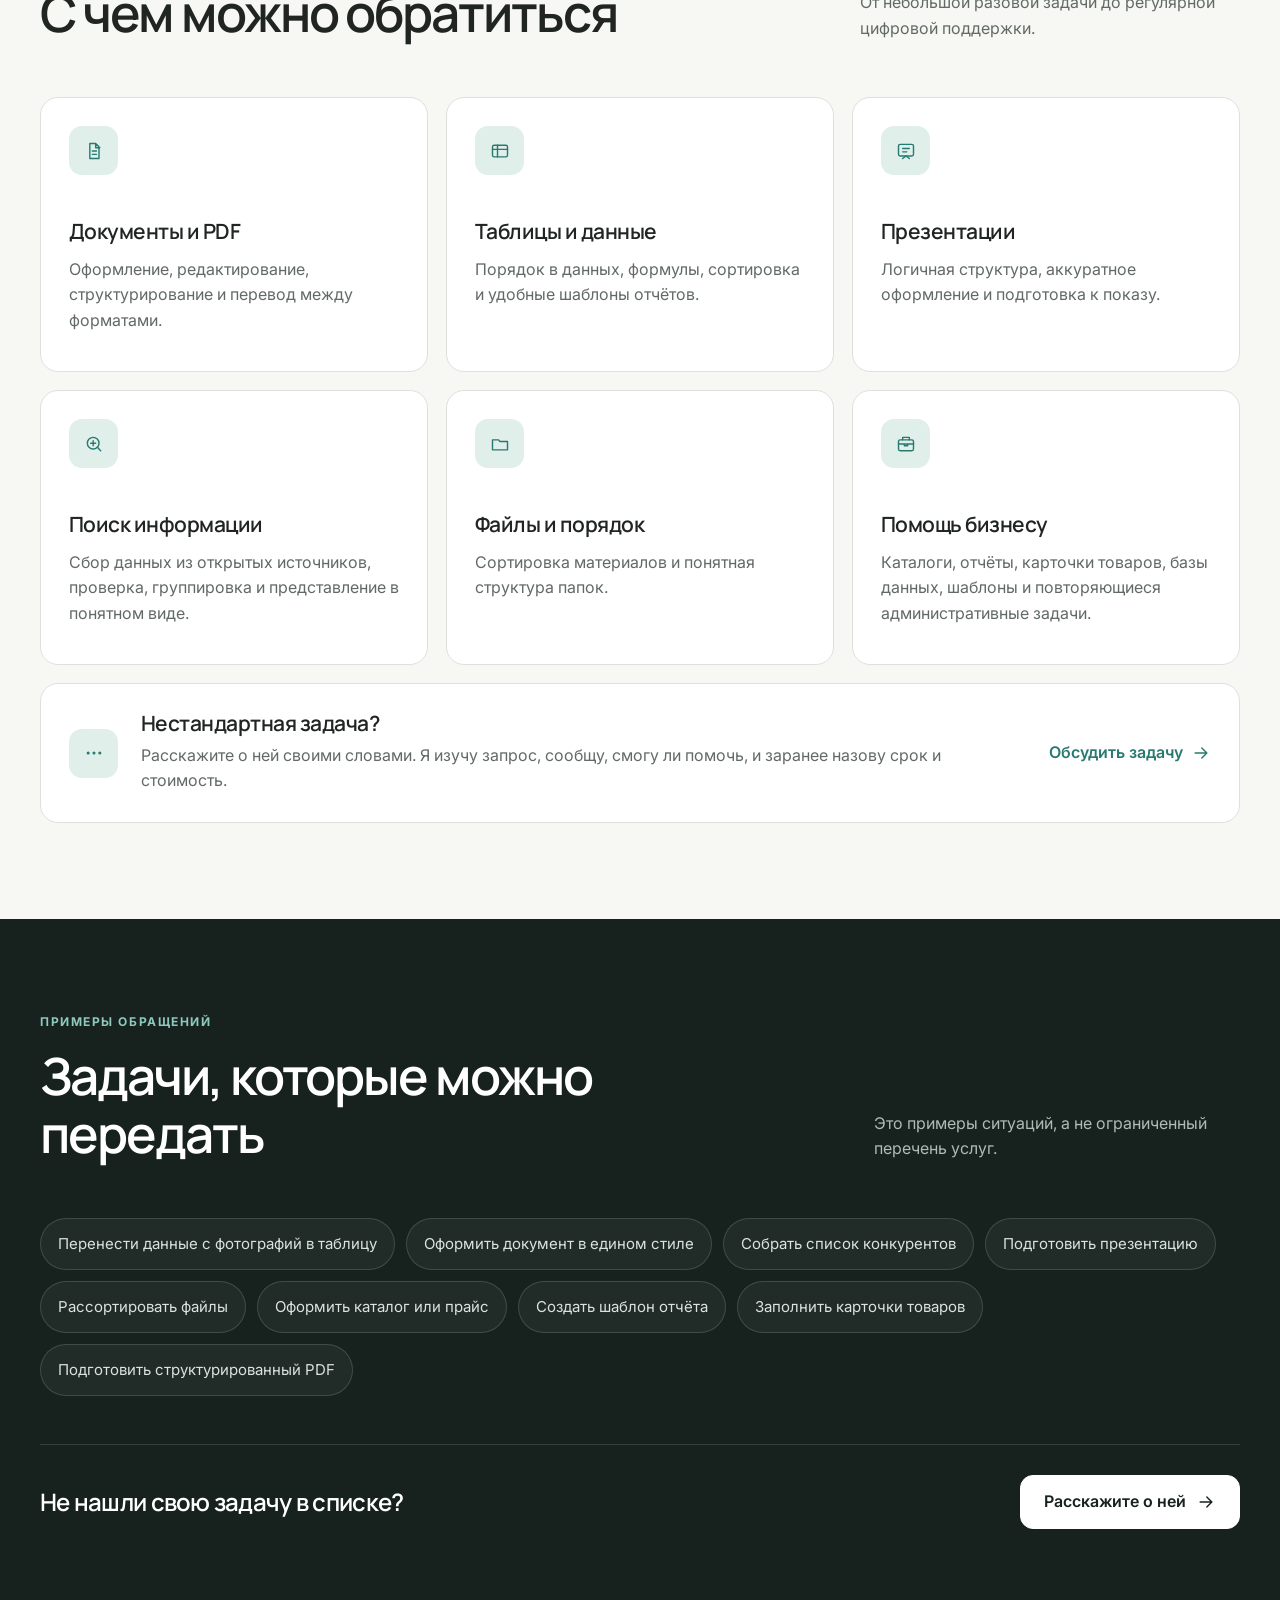
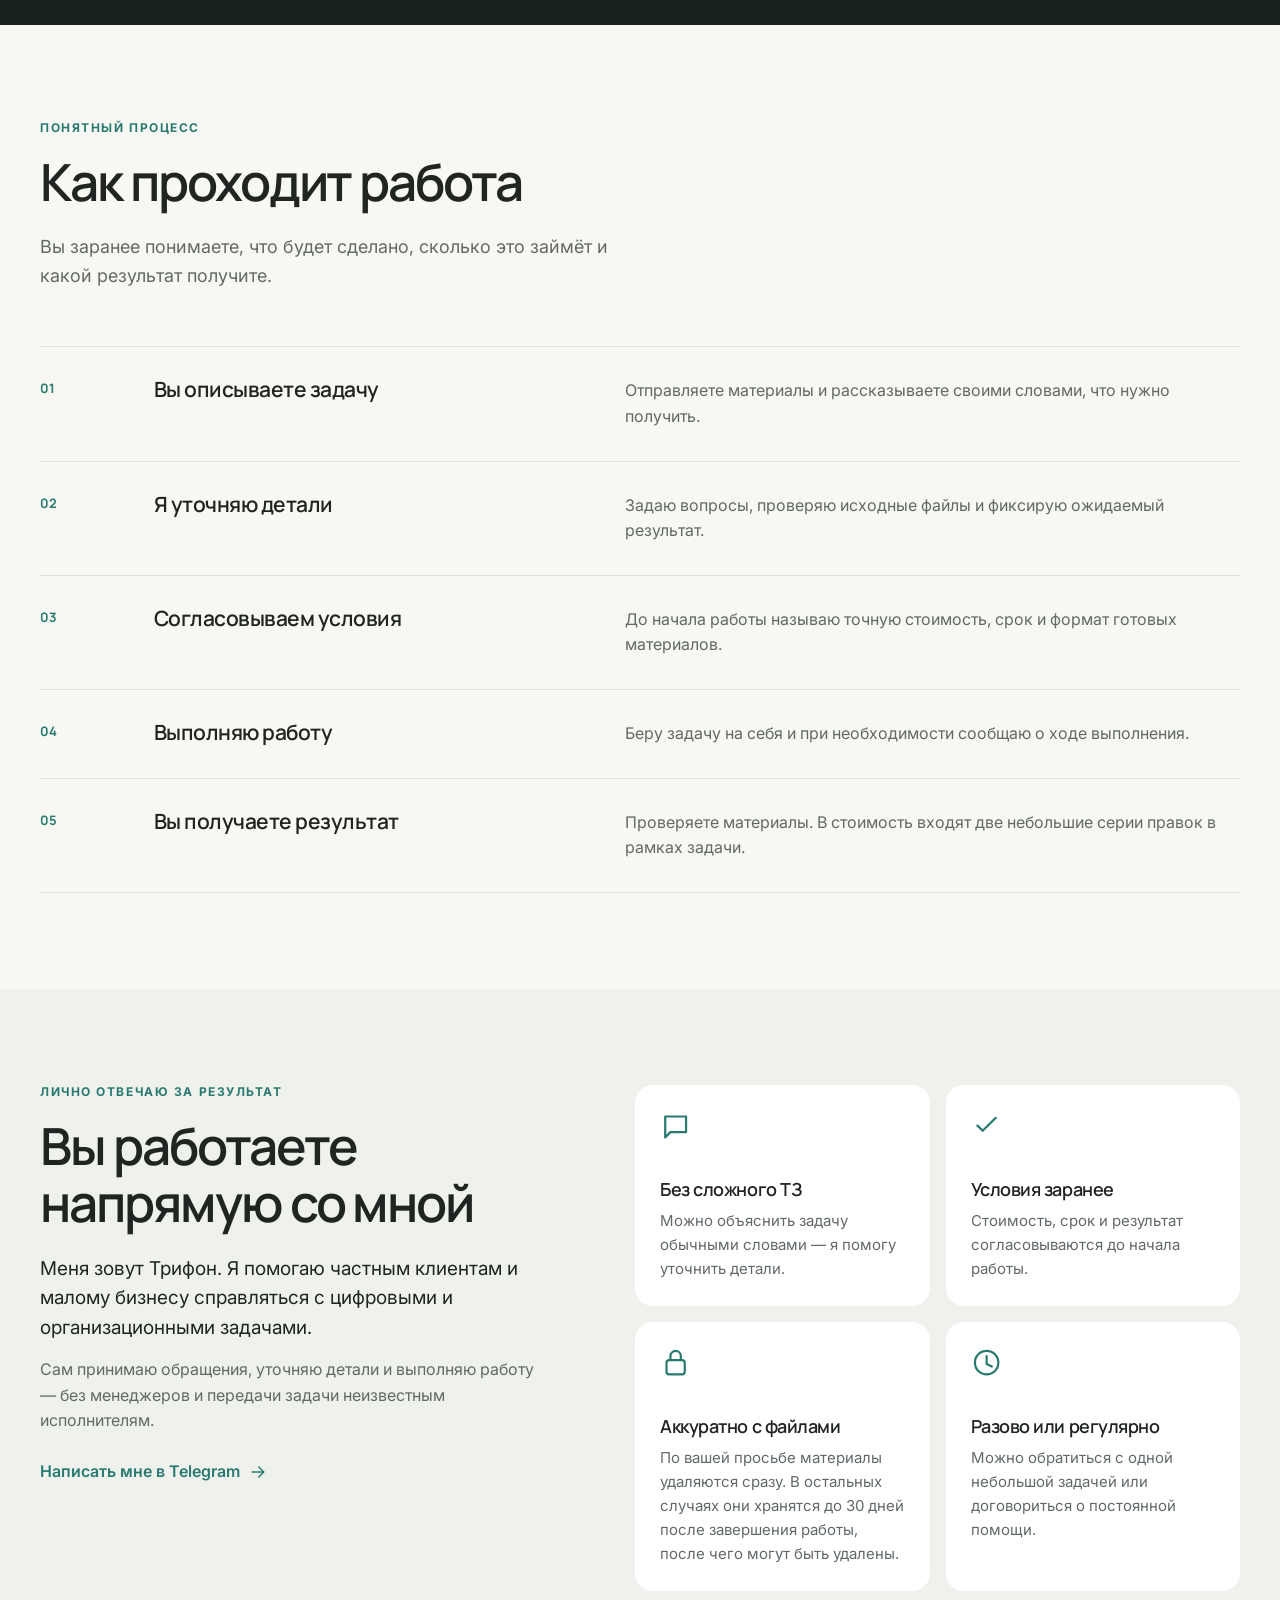
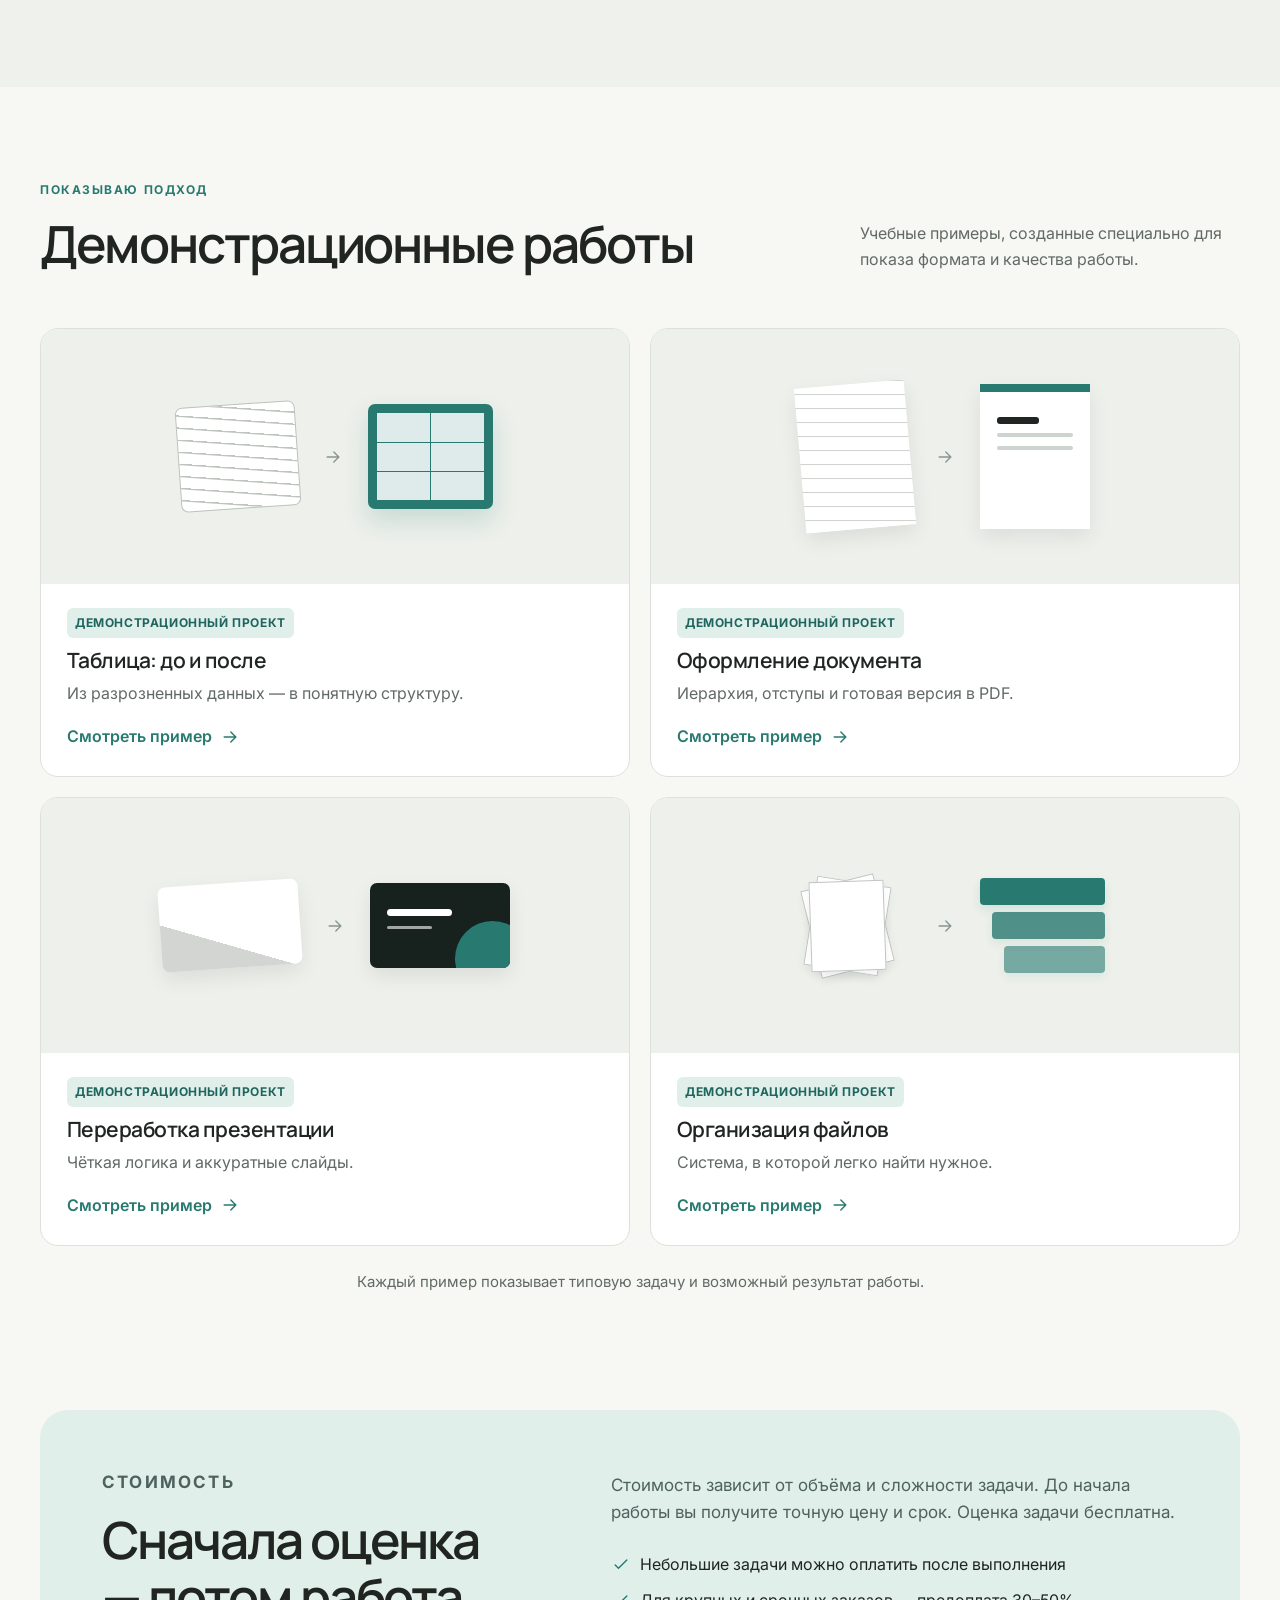
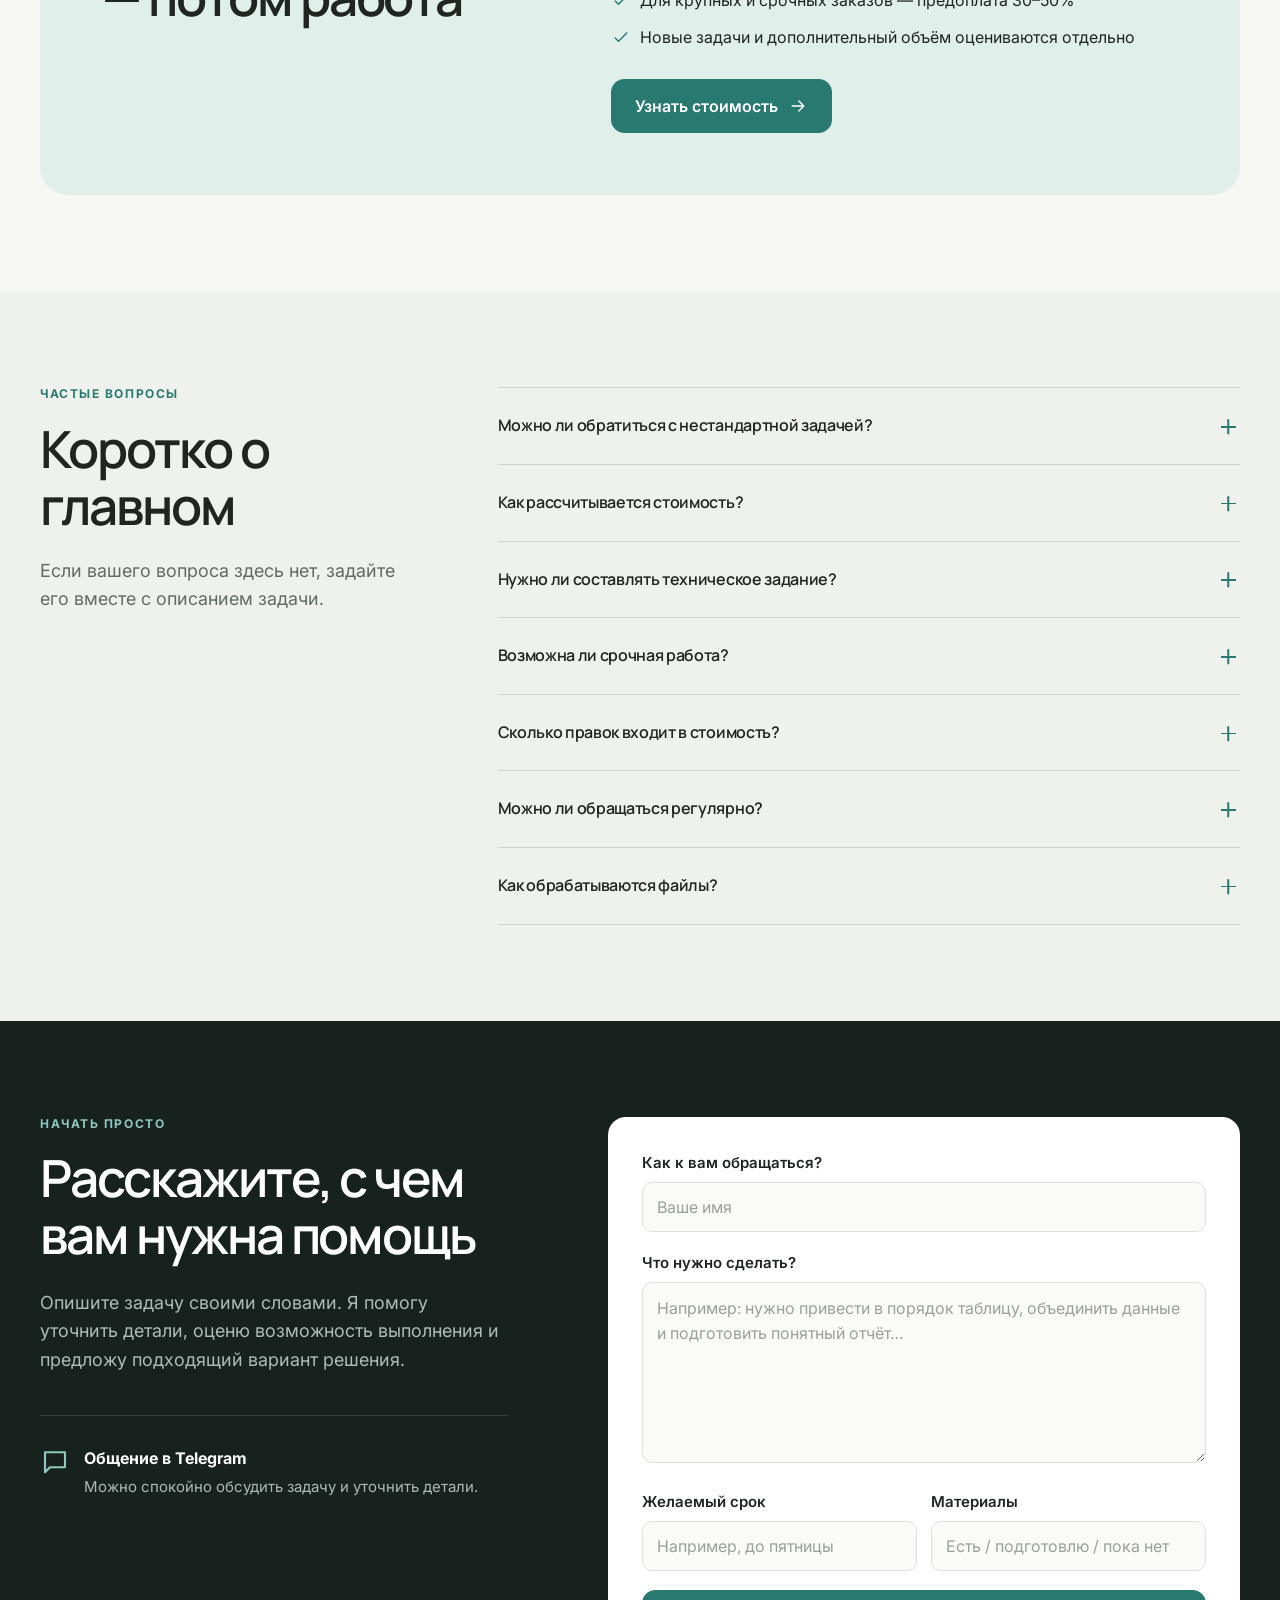
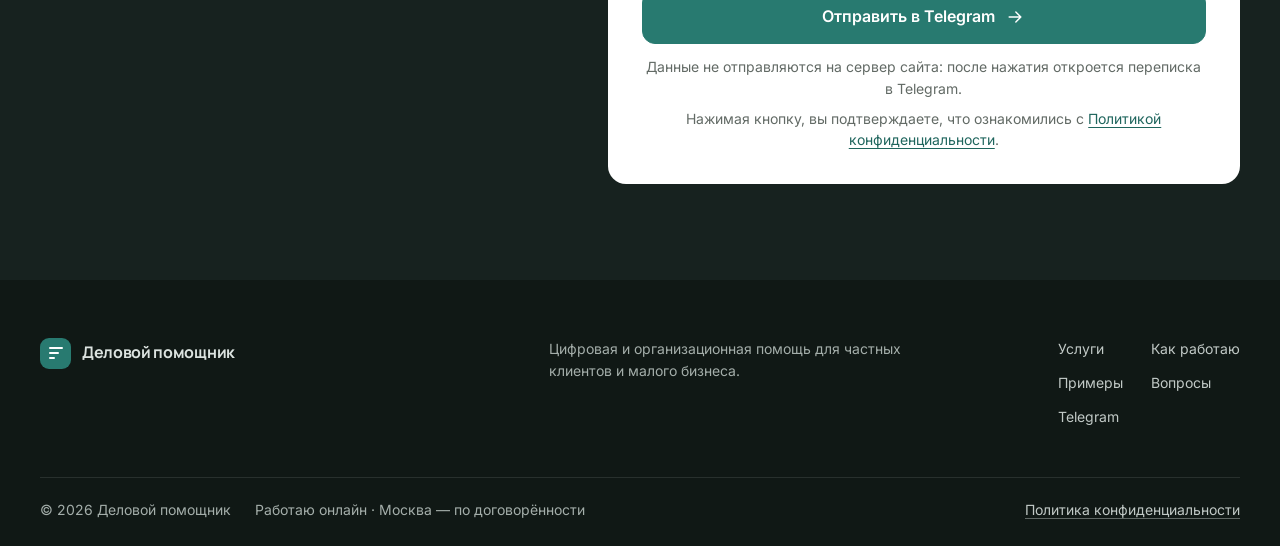
==== commit c44ff2da: "Add files via upload" ====
--- a/index.html
+++ b/index.html
@@ -9,13 +9,15 @@
   <meta property="og:locale" content="ru_RU">
   <meta property="og:title" content="Деловой помощник — цифровые задачи без лишней рутины">
   <meta property="og:description" content="Документы, таблицы, презентации, информация и порядок в файлах — с понятными сроками и готовым результатом.">
-  <meta property="og:image" content="og-image.png">
+  <meta property="og:url" content="https://delovoi-pomoshchnik.ru/">
+  <meta property="og:image" content="https://delovoi-pomoshchnik.ru/og-image.png">
   <meta property="og:image:width" content="1200">
   <meta property="og:image:height" content="630">
   <meta property="og:image:alt" content="Деловой помощник — цифровые задачи без лишней рутины">
   <meta name="robots" content="index, follow">
   <meta name="twitter:card" content="summary_large_image">
   <title>Деловой помощник — цифровые и организационные задачи</title>
+  <link rel="canonical" href="https://delovoi-pomoshchnik.ru/">
   <link rel="icon" href="favicon.svg" type="image/svg+xml">
   <link rel="preconnect" href="https://fonts.googleapis.com">
   <link rel="preconnect" href="https://fonts.gstatic.com" crossorigin>
@@ -234,6 +236,7 @@
           <div class="form-row"><div class="field"><label for="deadline">Желаемый срок</label><input type="text" id="deadline" name="deadline" maxlength="120" placeholder="Например, до пятницы"></div><div class="field"><label for="files">Материалы</label><input type="text" id="files" name="files" maxlength="120" placeholder="Есть / подготовлю / пока нет"></div></div>
           <button class="button button--full" type="submit" id="submit-request">Отправить в Telegram <svg><use href="#i-arrow"/></svg></button>
           <p class="form-hint">Данные не отправляются на сервер сайта: после нажатия откроется переписка в Telegram.</p>
+          <p class="form-policy">Нажимая кнопку, вы подтверждаете, что ознакомились с <a href="privacy-policy.html">Политикой конфиденциальности</a>.</p>
         </form>
         <noscript><p class="noscript-note">Для автоматической подготовки сообщения нужен JavaScript. Вы можете <a href="https://t.me/Trifon_Koss_W">написать Трифону напрямую в Telegram</a>.</p></noscript>
       </div>
@@ -258,7 +261,7 @@
       <p>Цифровая и организационная помощь для частных клиентов и малого бизнеса.</p>
       <div class="footer__links"><a href="#services">Услуги</a><a href="#process">Как работаю</a><a href="#cases">Примеры</a><a href="#faq">Вопросы</a><a data-telegram-link href="https://t.me/Trifon_Koss_W">Telegram</a></div>
     </div>
-    <div class="container footer__bottom"><span>© <span id="year"></span> Деловой помощник</span><span>Работаю онлайн · Москва — по договорённости</span><span class="footer__policy-note">Политика конфиденциальности будет добавлена до публичного запуска</span></div>
+    <div class="container footer__bottom"><span>© <span id="year"></span> Деловой помощник</span><span>Работаю онлайн · Москва — по договорённости</span><a class="footer__policy-note" href="privacy-policy.html">Политика конфиденциальности</a></div>
   </footer>
 
   <div class="modal case-modal" id="case-modal" role="dialog" aria-modal="true" aria-labelledby="case-title" aria-describedby="case-description" hidden>
--- a/styles.css
+++ b/styles.css
@@ -211,6 +211,8 @@
 .field.invalid .error { display: block; }
 .form-row { display: grid; grid-template-columns: 1fr 1fr; gap: 14px; }
 .form-hint { margin-top: 12px; color: var(--muted); font-size: 14px; text-align: center; }
+.form-policy { margin-top: 7px; color: var(--muted); font-size: 14px; line-height: 1.5; text-align: center; }
+.form-policy a { color: var(--accent-dark); text-decoration: underline; text-decoration-thickness: 1px; text-underline-offset: 3px; }
 .noscript-note { margin-top: 14px; padding: 14px; border-radius: 10px; color: var(--text); background: #fff; font-size: 14px; }
 .noscript-note a { color: var(--accent-dark); text-decoration: underline; }
 
@@ -253,6 +255,34 @@
 .footer__links { display: grid; grid-template-columns: auto auto; gap: 12px 28px; color: #c1c9c6; font-size: 14px; }
 .footer__bottom { display: grid; grid-template-columns: auto auto 1fr; gap: 24px; padding-top: 21px; border-top: 1px solid rgba(255,255,255,.1); color: #a4aeaa; font-size: 14px; }
 .footer__policy-note { justify-self: end; text-align: right; }
+.footer a.footer__policy-note { color: #c1c9c6; text-decoration: underline; text-decoration-color: rgba(193,201,198,.45); text-underline-offset: 3px; }
+.footer a.footer__policy-note:hover { color: #fff; }
+
+/* Страница политики */
+.policy-page { background: var(--bg); }
+.policy-header__actions { display: flex; align-items: center; gap: 12px; }
+.policy-hero { padding: 78px 0 46px; }
+.policy-hero__inner { max-width: 900px; }
+.policy-hero h1 { max-width: 860px; font-size: clamp(38px, 5vw, 62px); }
+.policy-hero__lead { max-width: 760px; margin-top: 24px; color: var(--muted); font-size: 18px; }
+.policy-meta { display: flex; flex-wrap: wrap; gap: 10px 22px; margin-top: 25px; color: var(--muted); font-size: 14px; }
+.policy-meta a { color: var(--accent-dark); text-decoration: underline; text-underline-offset: 3px; }
+.policy-layout { display: grid; grid-template-columns: 280px minmax(0, 760px); gap: 70px; align-items: start; padding: 35px 0 100px; }
+.policy-toc { position: sticky; top: 105px; padding: 23px; border: 1px solid var(--line); border-radius: var(--radius); background: var(--surface); }
+.policy-toc strong { display: block; margin-bottom: 12px; font-family: Manrope, Inter, sans-serif; }
+.policy-toc ol { display: grid; gap: 7px; margin: 0; padding-left: 22px; color: var(--muted); font-size: 14px; line-height: 1.45; }
+.policy-toc a:hover { color: var(--accent-dark); }
+.policy-content { min-width: 0; }
+.policy-content section { scroll-margin-top: 105px; padding: 0 0 36px; margin-bottom: 36px; border-bottom: 1px solid var(--line); }
+.policy-content section:last-child { margin-bottom: 0; border-bottom: 0; }
+.policy-content h2 { margin-bottom: 17px; font-size: clamp(25px, 3vw, 32px); letter-spacing: -.03em; }
+.policy-content h3 { margin: 24px 0 10px; font-size: 19px; }
+.policy-content p, .policy-content li { color: #4f5853; font-size: 16px; line-height: 1.75; }
+.policy-content p + p { margin-top: 13px; }
+.policy-content ul { display: grid; gap: 7px; margin: 15px 0 0; padding-left: 23px; }
+.policy-content a { color: var(--accent-dark); text-decoration: underline; text-underline-offset: 3px; }
+.policy-note { padding: 18px 20px; border-left: 3px solid var(--accent); border-radius: 0 12px 12px 0; background: var(--accent-soft); }
+.policy-warning { padding: 19px 20px; border: 1px solid #d9d6c7; border-radius: 12px; background: #f5f1e5; }
 .sr-only { position: absolute !important; width: 1px !important; height: 1px !important; padding: 0 !important; margin: -1px !important; overflow: hidden !important; clip: rect(0, 0, 0, 0) !important; white-space: nowrap !important; border: 0 !important; }
 
 .reveal { opacity: 0; transform: translateY(18px); transition: opacity .6s ease, transform .6s ease; }
@@ -274,6 +304,8 @@
   .faq-layout { grid-template-columns: 1fr; gap: 10px; }
   .request__content { position: static; }
   .price-card { grid-template-columns: 1fr; gap: 35px; }
+  .policy-layout { grid-template-columns: 1fr; gap: 42px; }
+  .policy-toc { position: static; }
 }
 
 @media (max-width: 700px) {
@@ -326,6 +358,12 @@
   .case-result { grid-template-columns: 1fr; gap: 7px; }
   .footer__bottom { grid-template-columns: 1fr; gap: 8px; }
   .footer__policy-note { justify-self: start; text-align: left; }
+  .policy-header__actions .button { min-height: 42px; padding: 9px 13px; font-size: 13px; }
+  .policy-hero { padding: 55px 0 30px; }
+  .policy-hero__lead { font-size: 16px; }
+  .policy-layout { padding: 25px 0 70px; }
+  .policy-toc { padding: 19px; }
+  .policy-content section { padding-bottom: 29px; margin-bottom: 29px; }
 }
 
 @media (prefers-reduced-motion: reduce) {
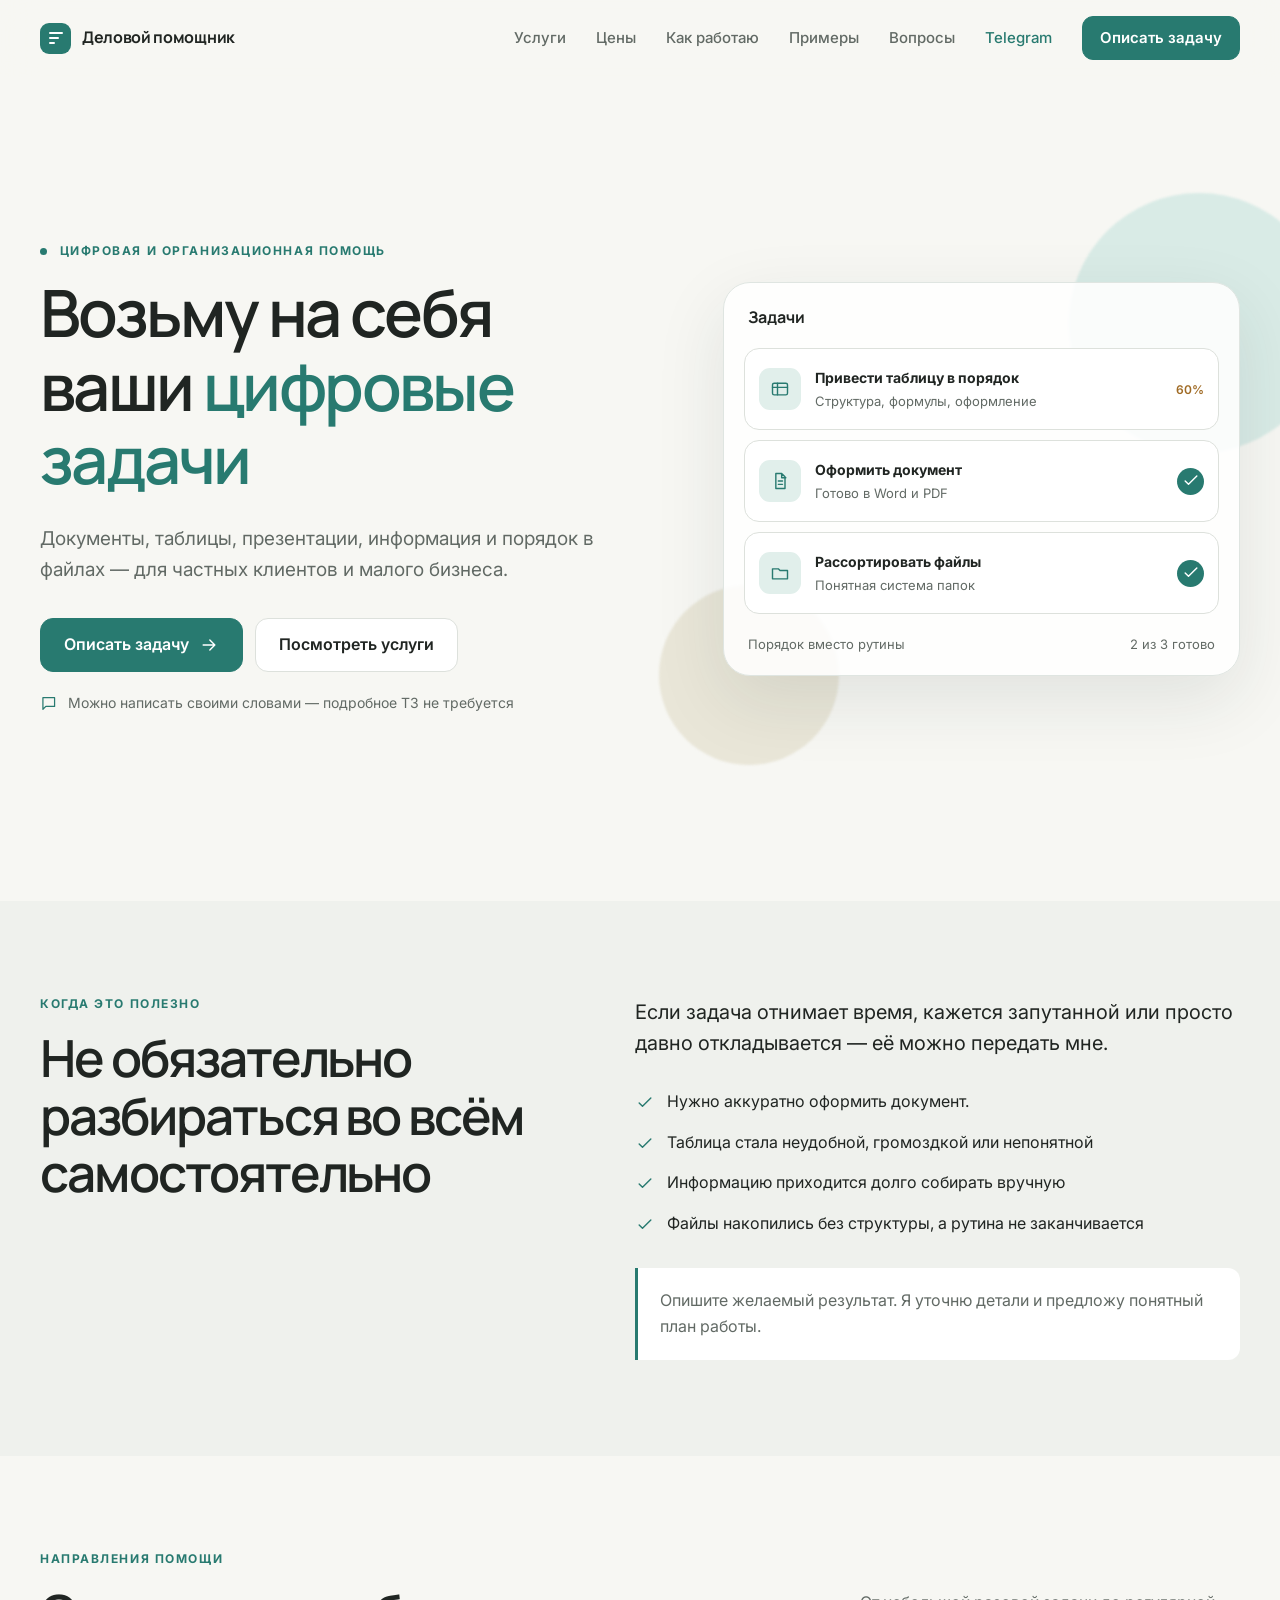
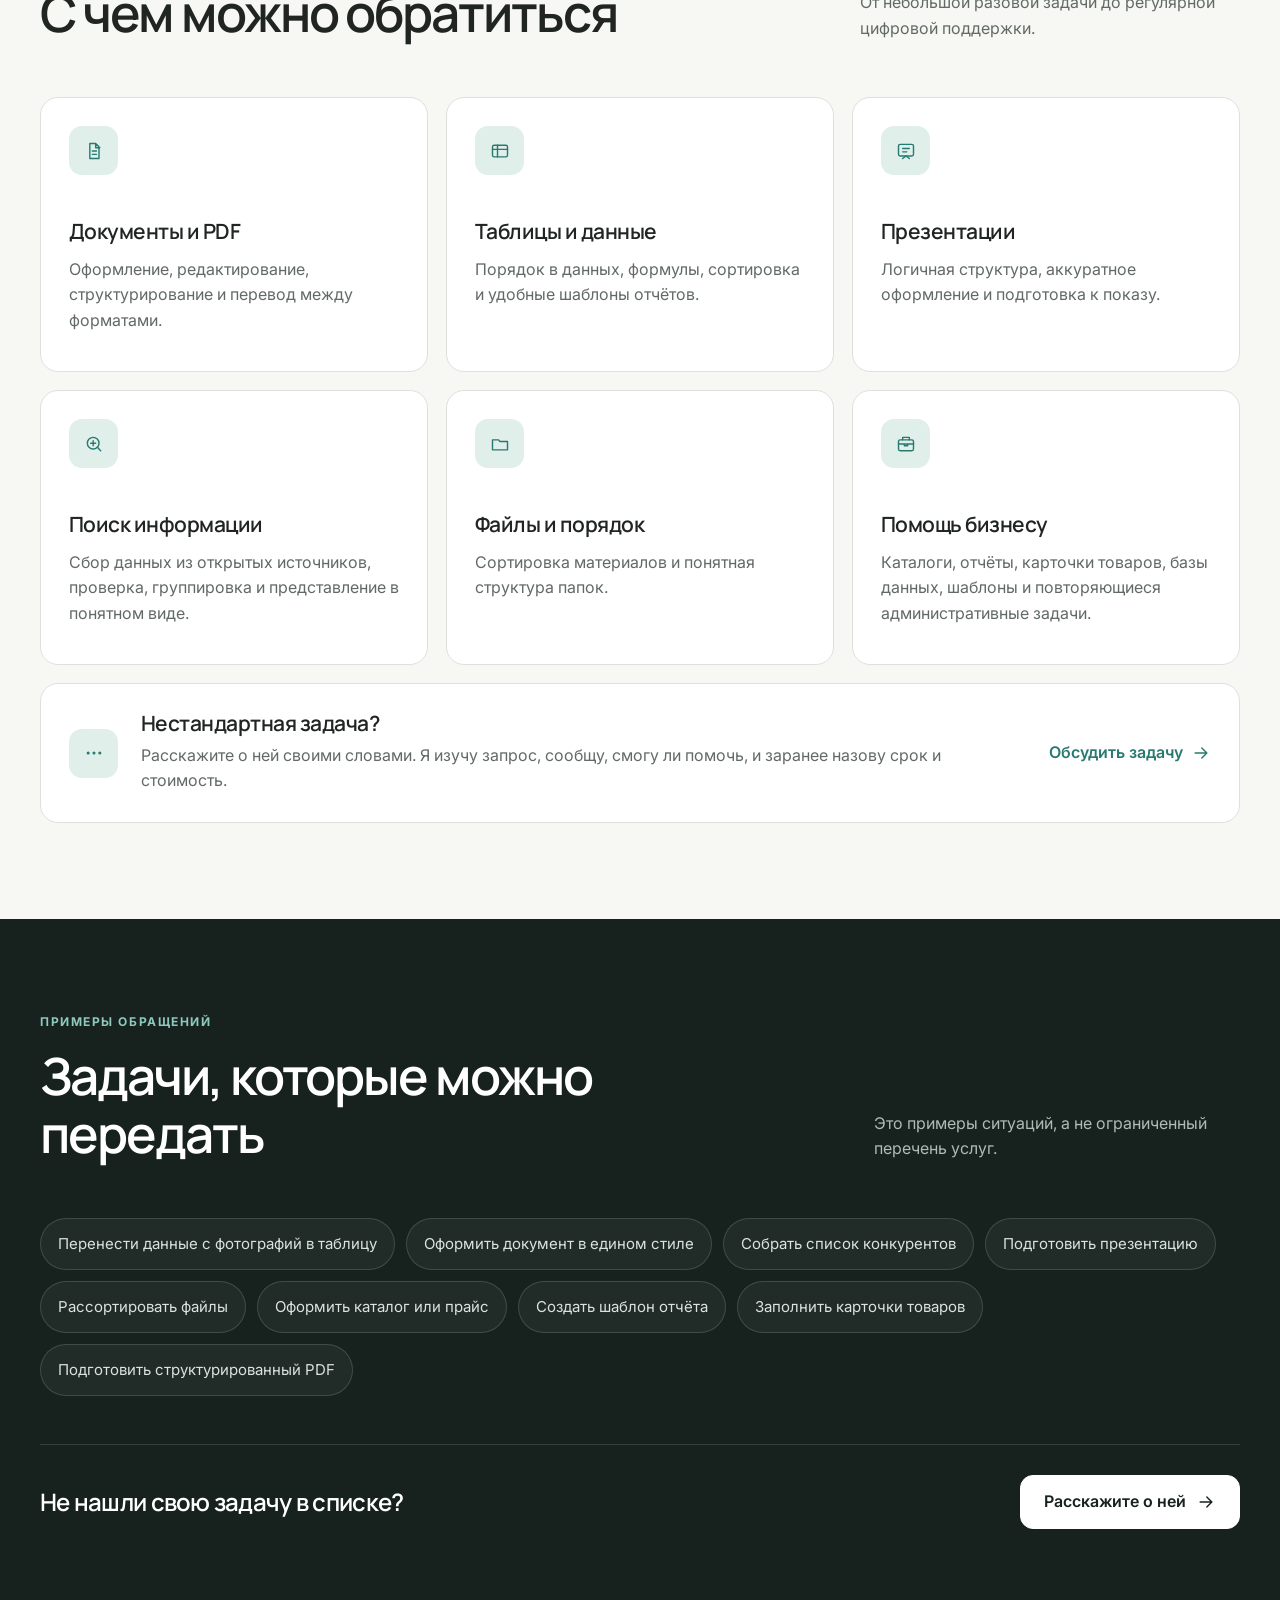
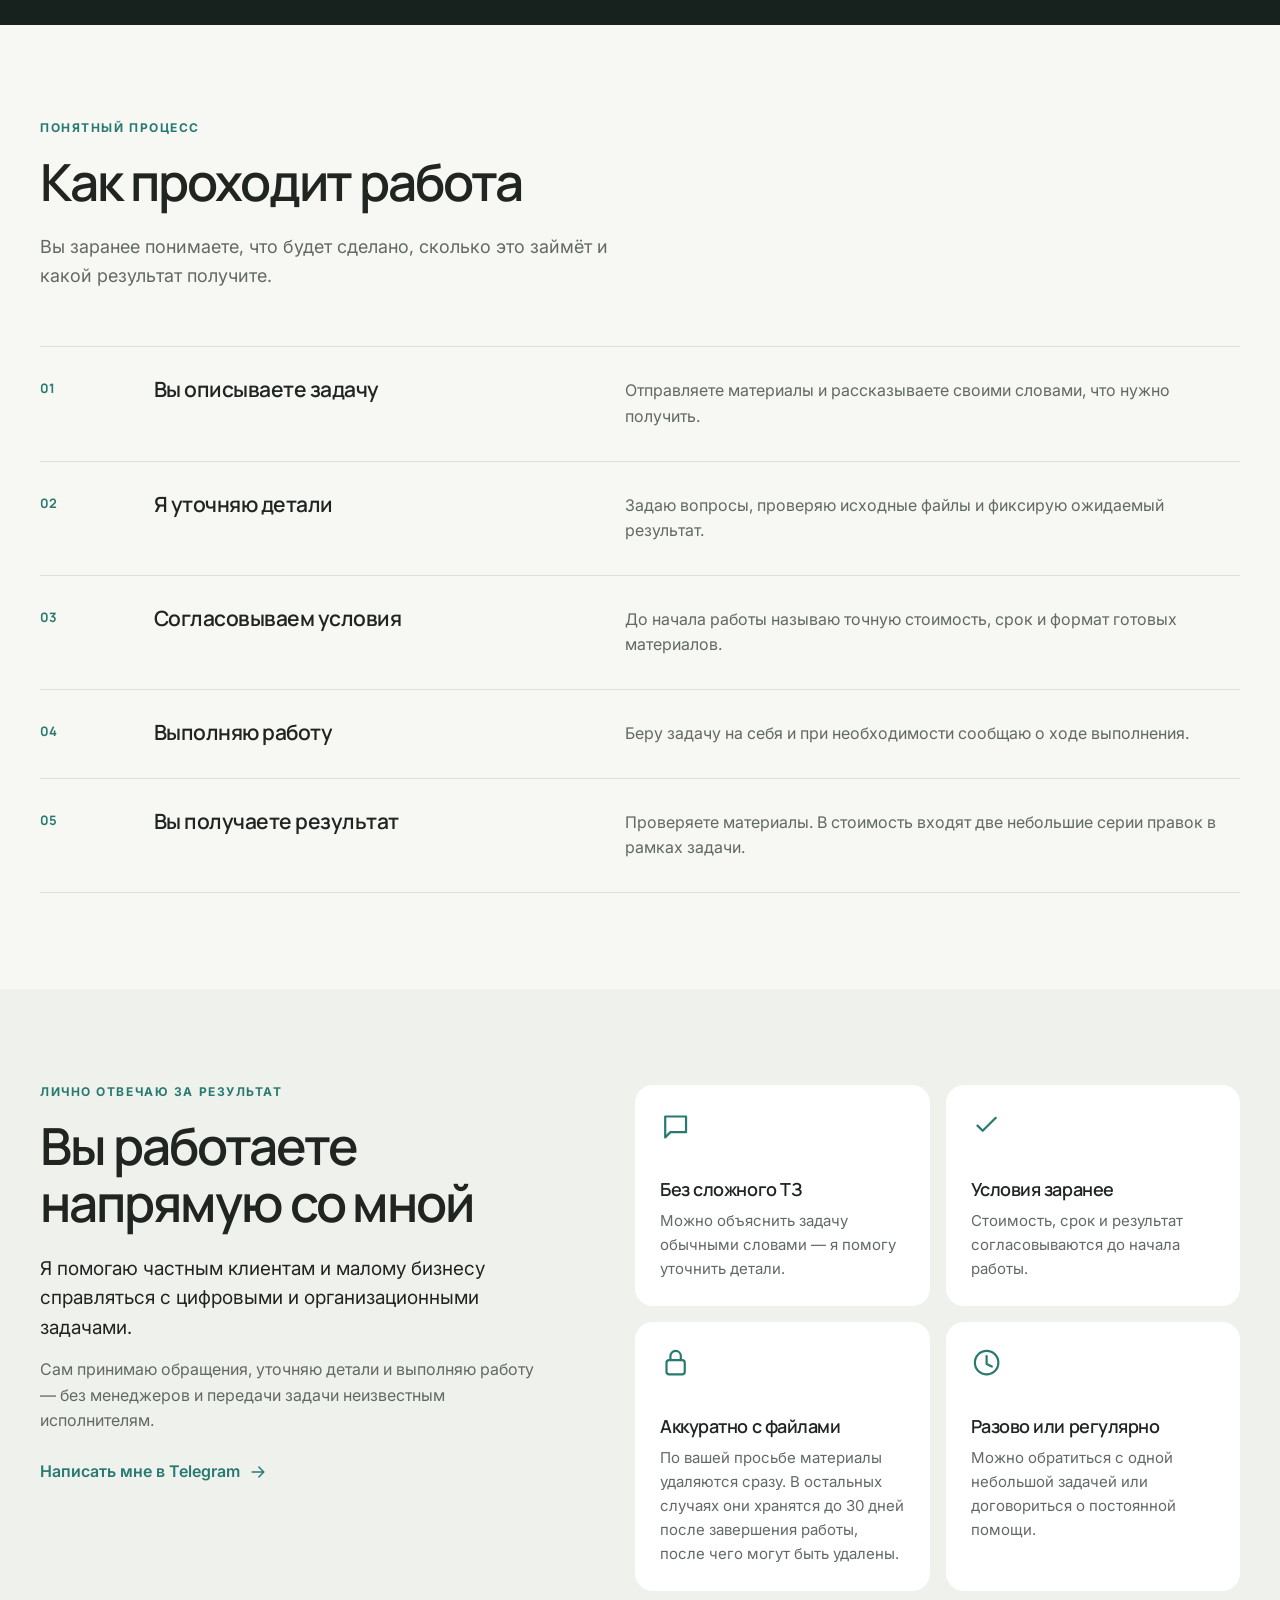
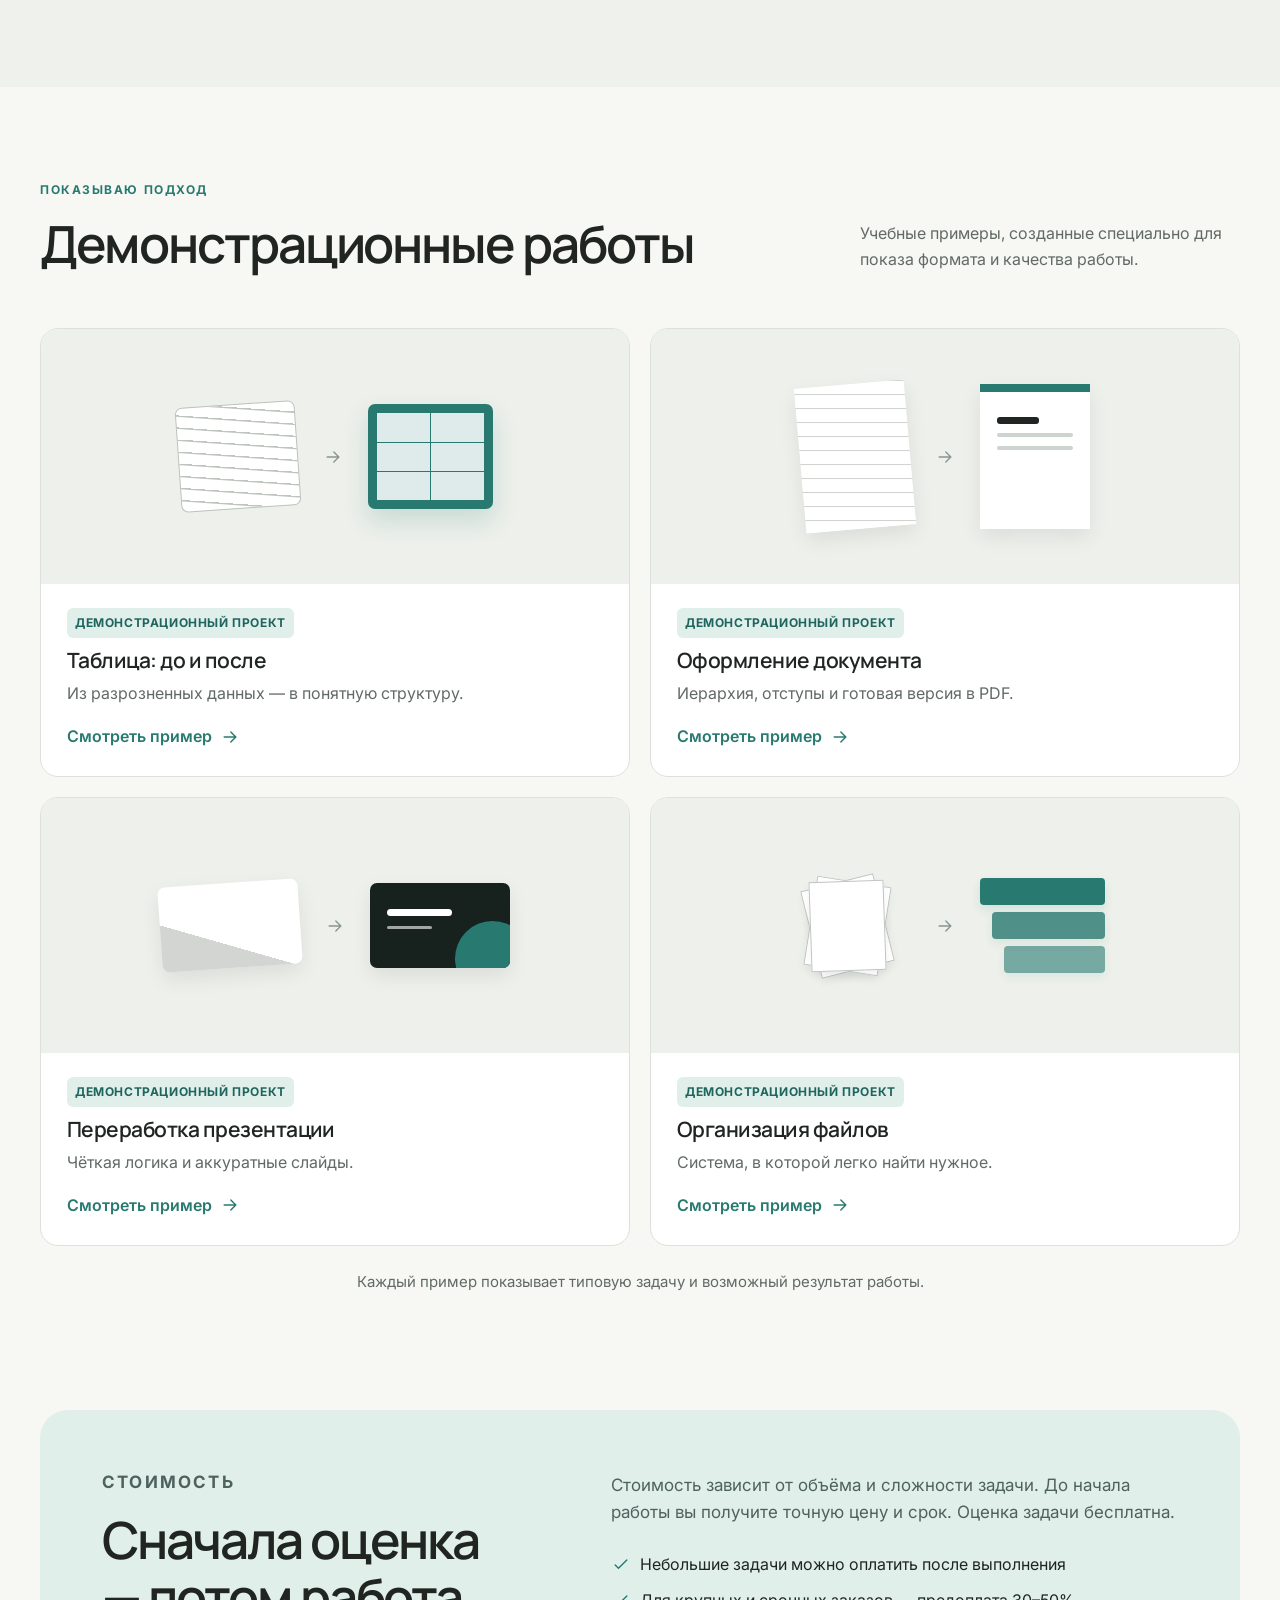
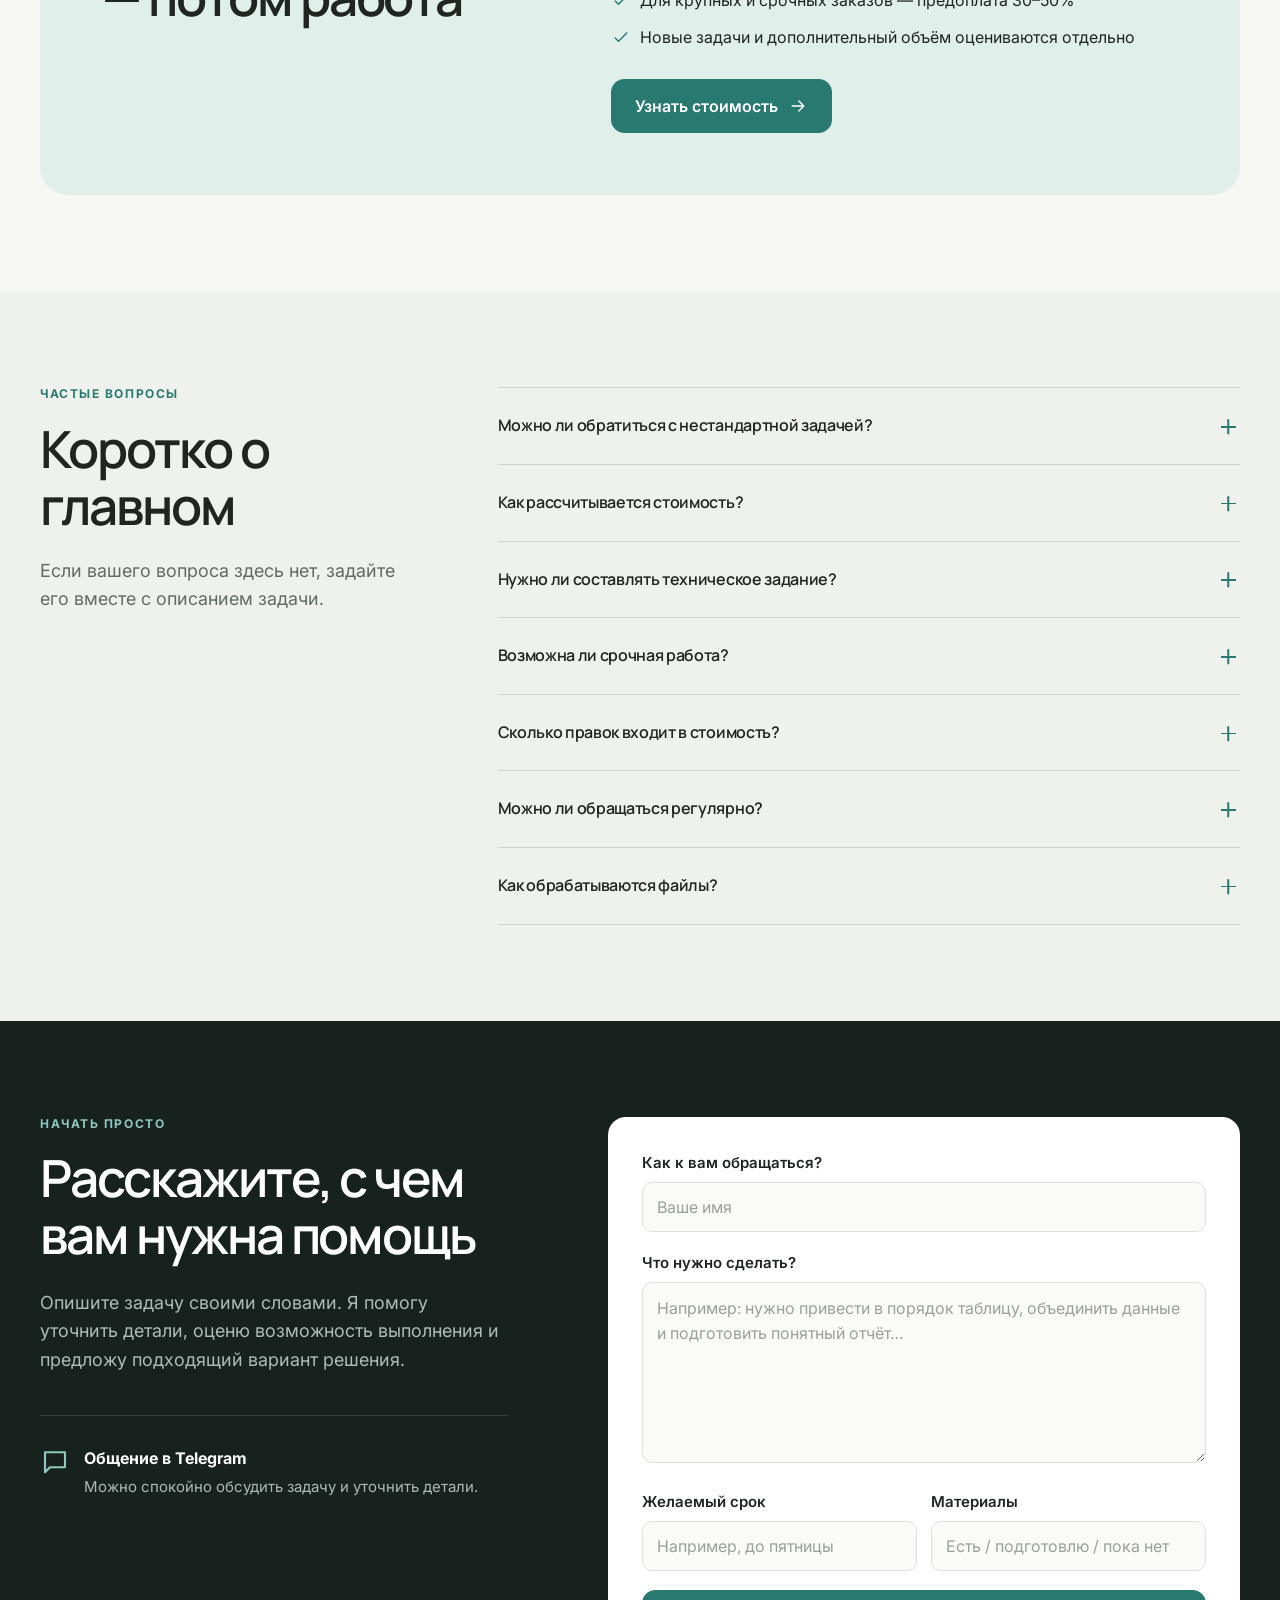
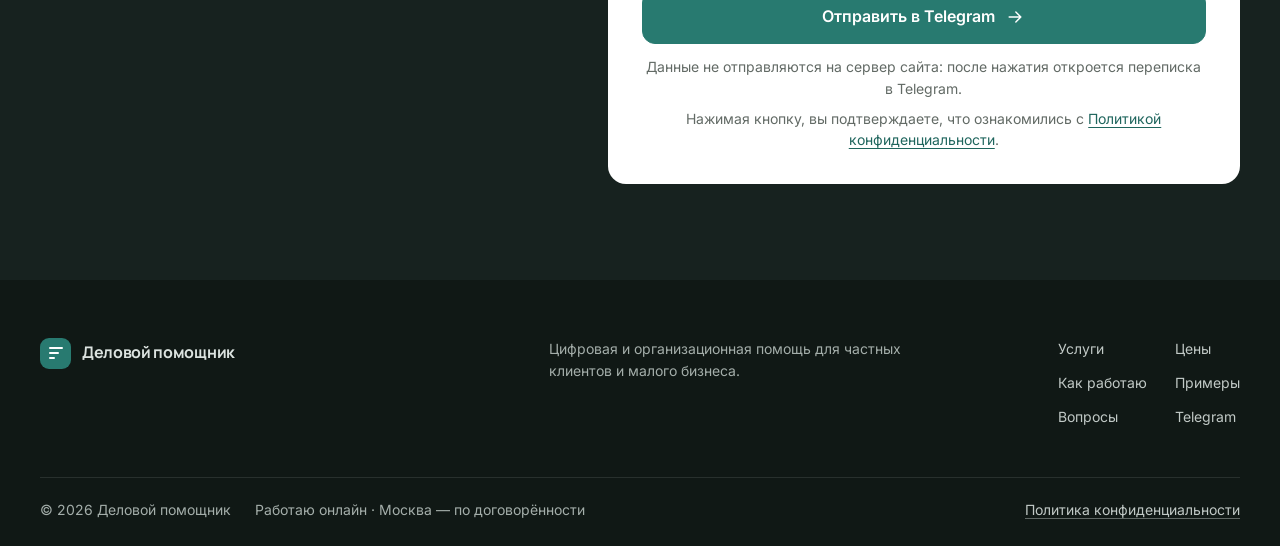
==== commit 6d0b32fa: "Add files via upload" ====
--- a/index.html
+++ b/index.html
@@ -54,6 +54,7 @@
       </button>
       <nav class="nav" id="main-nav" aria-label="Основная навигация">
         <a href="#services">Услуги</a>
+        <a href="prices.html">Цены</a>
         <a href="#process">Как работаю</a>
         <a href="#cases">Примеры</a>
         <a href="#faq">Вопросы</a>
@@ -172,7 +173,7 @@
 
     <section class="section section--soft benefits">
       <div class="container split">
-        <div class="section-heading about reveal"><p class="eyebrow">Лично отвечаю за результат</p><h2>Вы работаете напрямую со мной</h2><p class="about__lead">Меня зовут Трифон. Я помогаю частным клиентам и малому бизнесу справляться с цифровыми и организационными задачами.</p><p>Сам принимаю обращения, уточняю детали и выполняю работу — без менеджеров и передачи задачи неизвестным исполнителям.</p><a class="text-link about__link" data-telegram-link href="https://t.me/Trifon_Koss_W">Написать мне в Telegram <svg><use href="#i-arrow"/></svg></a></div>
+        <div class="section-heading about reveal"><p class="eyebrow">Лично отвечаю за результат</p><h2>Вы работаете напрямую со мной</h2><p class="about__lead">Я помогаю частным клиентам и малому бизнесу справляться с цифровыми и организационными задачами.</p><p>Сам принимаю обращения, уточняю детали и выполняю работу — без менеджеров и передачи задачи неизвестным исполнителям.</p><a class="text-link about__link" data-telegram-link href="https://t.me/Trifon_Koss_W">Написать мне в Telegram <svg><use href="#i-arrow"/></svg></a></div>
         <div class="benefits-grid">
           <article class="benefit reveal"><svg><use href="#i-message"/></svg><h3>Без сложного ТЗ</h3><p>Можно объяснить задачу обычными словами — я помогу уточнить детали.</p></article>
           <article class="benefit reveal"><svg><use href="#i-check"/></svg><h3>Условия заранее</h3><p>Стоимость, срок и результат согласовываются до начала работы.</p></article>
@@ -238,7 +239,7 @@
           <p class="form-hint">Данные не отправляются на сервер сайта: после нажатия откроется переписка в Telegram.</p>
           <p class="form-policy">Нажимая кнопку, вы подтверждаете, что ознакомились с <a href="privacy-policy.html">Политикой конфиденциальности</a>.</p>
         </form>
-        <noscript><p class="noscript-note">Для автоматической подготовки сообщения нужен JavaScript. Вы можете <a href="https://t.me/Trifon_Koss_W">написать Трифону напрямую в Telegram</a>.</p></noscript>
+        <noscript><p class="noscript-note">Для автоматической подготовки сообщения нужен JavaScript. Вы можете <a href="https://t.me/Trifon_Koss_W">написать напрямую в Telegram</a>.</p></noscript>
       </div>
       <div class="modal" id="request-result" role="dialog" aria-modal="true" aria-labelledby="result-title" aria-describedby="result-description" hidden>
         <div class="modal__backdrop" data-close-modal></div>
@@ -259,7 +260,7 @@
     <div class="container footer__top">
       <a class="brand brand--footer" href="#top"><span class="brand__mark" aria-hidden="true"><span></span><span></span><span></span></span><span>Деловой помощник</span></a>
       <p>Цифровая и организационная помощь для частных клиентов и малого бизнеса.</p>
-      <div class="footer__links"><a href="#services">Услуги</a><a href="#process">Как работаю</a><a href="#cases">Примеры</a><a href="#faq">Вопросы</a><a data-telegram-link href="https://t.me/Trifon_Koss_W">Telegram</a></div>
+      <div class="footer__links"><a href="#services">Услуги</a><a href="prices.html">Цены</a><a href="#process">Как работаю</a><a href="#cases">Примеры</a><a href="#faq">Вопросы</a><a data-telegram-link href="https://t.me/Trifon_Koss_W">Telegram</a></div>
     </div>
     <div class="container footer__bottom"><span>© <span id="year"></span> Деловой помощник</span><span>Работаю онлайн · Москва — по договорённости</span><a class="footer__policy-note" href="privacy-policy.html">Политика конфиденциальности</a></div>
   </footer>
--- a/styles.css
+++ b/styles.css
@@ -43,6 +43,7 @@
 .nav { display: flex; align-items: center; gap: 30px; font-size: 15px; font-weight: 500; }
 .nav > a:not(.button) { color: var(--muted); transition: color .2s; }
 .nav > a:hover { color: var(--accent); }
+.nav > a[aria-current="page"] { color: var(--accent-dark); }
 .nav__telegram { color: var(--accent) !important; }
 .nav-toggle { display: none; width: 42px; height: 42px; padding: 0; border: 0; border-radius: 10px; background: var(--surface); }
 .nav-toggle span { position: absolute; width: 18px; height: 2px; margin-left: -9px; background: var(--text); transition: .25s; }
@@ -258,6 +259,29 @@
 .footer a.footer__policy-note { color: #c1c9c6; text-decoration: underline; text-decoration-color: rgba(193,201,198,.45); text-underline-offset: 3px; }
 .footer a.footer__policy-note:hover { color: #fff; }
 
+/* Страница услуг и цен */
+.prices-page { background: var(--bg); }
+.prices-hero { padding: 82px 0 50px; }
+.prices-hero__inner { max-width: 850px; }
+.prices-hero h1 { max-width: 800px; font-size: clamp(44px, 5.1vw, 68px); }
+.prices-hero__lead { max-width: 720px; margin-top: 24px; color: var(--muted); font-size: 19px; line-height: 1.65; }
+.prices-section { padding: 36px 0 100px; }
+.prices-grid { display: grid; grid-template-columns: 1fr 1fr; gap: 20px; }
+.pricing-card { display: flex; flex-direction: column; padding: 30px; border: 1px solid var(--line); border-radius: var(--radius); background: var(--surface); }
+.pricing-card__icon { width: 49px; height: 49px; display: grid; place-items: center; margin-bottom: 25px; border-radius: 13px; color: var(--accent); background: var(--accent-soft); }
+.pricing-card h2 { margin-bottom: 22px; font-size: 26px; letter-spacing: -.03em; }
+.pricing-list { display: grid; gap: 0; margin: 0 0 28px; padding: 0; list-style: none; }
+.pricing-list li { display: grid; grid-template-columns: minmax(0, 1fr) auto; gap: 20px; align-items: start; padding: 13px 0; border-bottom: 1px solid var(--line); font-size: 15px; line-height: 1.45; }
+.pricing-list li:first-child { border-top: 1px solid var(--line); }
+.pricing-list span:first-child { color: #4f5853; }
+.pricing-list strong { color: var(--text); font-weight: 600; white-space: nowrap; }
+.pricing-card .button { align-self: flex-start; margin-top: auto; }
+.prices-note { max-width: 850px; margin: 25px auto 0; color: var(--muted); font-size: 15px; line-height: 1.65; text-align: center; }
+.prices-cta { margin-top: 64px; padding: 46px; border-radius: var(--radius-lg); background: var(--accent-soft); text-align: center; }
+.prices-cta h2 { font-size: clamp(31px, 4vw, 44px); }
+.prices-cta p { max-width: 650px; margin: 18px auto 26px; color: #4e625d; font-size: 17px; line-height: 1.65; }
+.prices-cta .button { margin-inline: auto; }
+
 /* Страница политики */
 .policy-page { background: var(--bg); }
 .policy-header__actions { display: flex; align-items: center; gap: 12px; }
@@ -306,6 +330,7 @@
   .price-card { grid-template-columns: 1fr; gap: 35px; }
   .policy-layout { grid-template-columns: 1fr; gap: 42px; }
   .policy-toc { position: static; }
+  .prices-grid { grid-template-columns: 1fr; }
 }
 
 @media (max-width: 700px) {
@@ -364,6 +389,18 @@
   .policy-layout { padding: 25px 0 70px; }
   .policy-toc { padding: 19px; }
   .policy-content section { padding-bottom: 29px; margin-bottom: 29px; }
+  .prices-hero { padding: 58px 0 30px; }
+  .prices-hero h1 { font-size: clamp(39px, 12vw, 52px); }
+  .prices-hero__lead { font-size: 17px; }
+  .prices-section { padding: 30px 0 70px; }
+  .pricing-card { padding: 24px 20px; }
+  .pricing-card h2 { font-size: 23px; }
+  .pricing-list li { grid-template-columns: 1fr; gap: 3px; padding: 12px 0; }
+  .pricing-list strong { white-space: normal; }
+  .pricing-card .button { width: 100%; }
+  .prices-note { text-align: left; }
+  .prices-cta { margin-top: 45px; padding: 34px 20px; text-align: left; }
+  .prices-cta .button { width: 100%; font-size: 14px; }
 }
 
 @media (prefers-reduced-motion: reduce) {
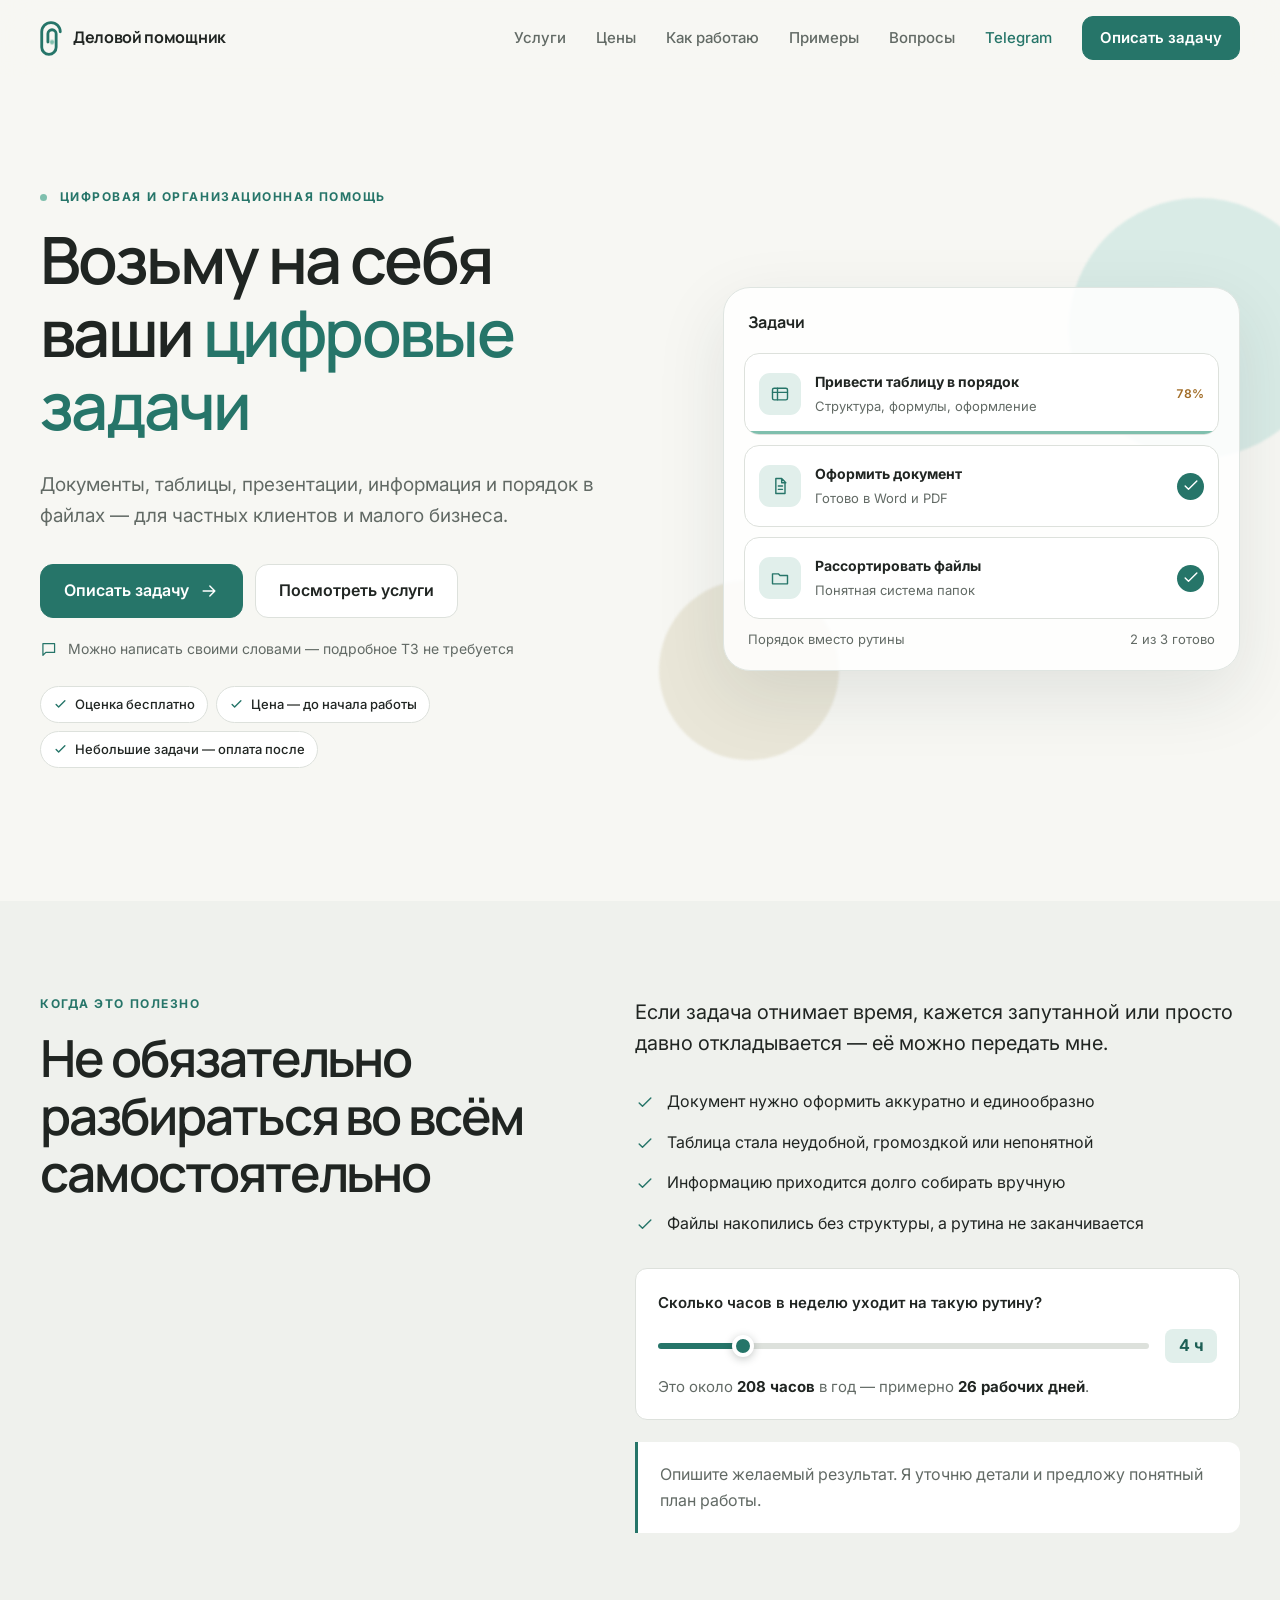
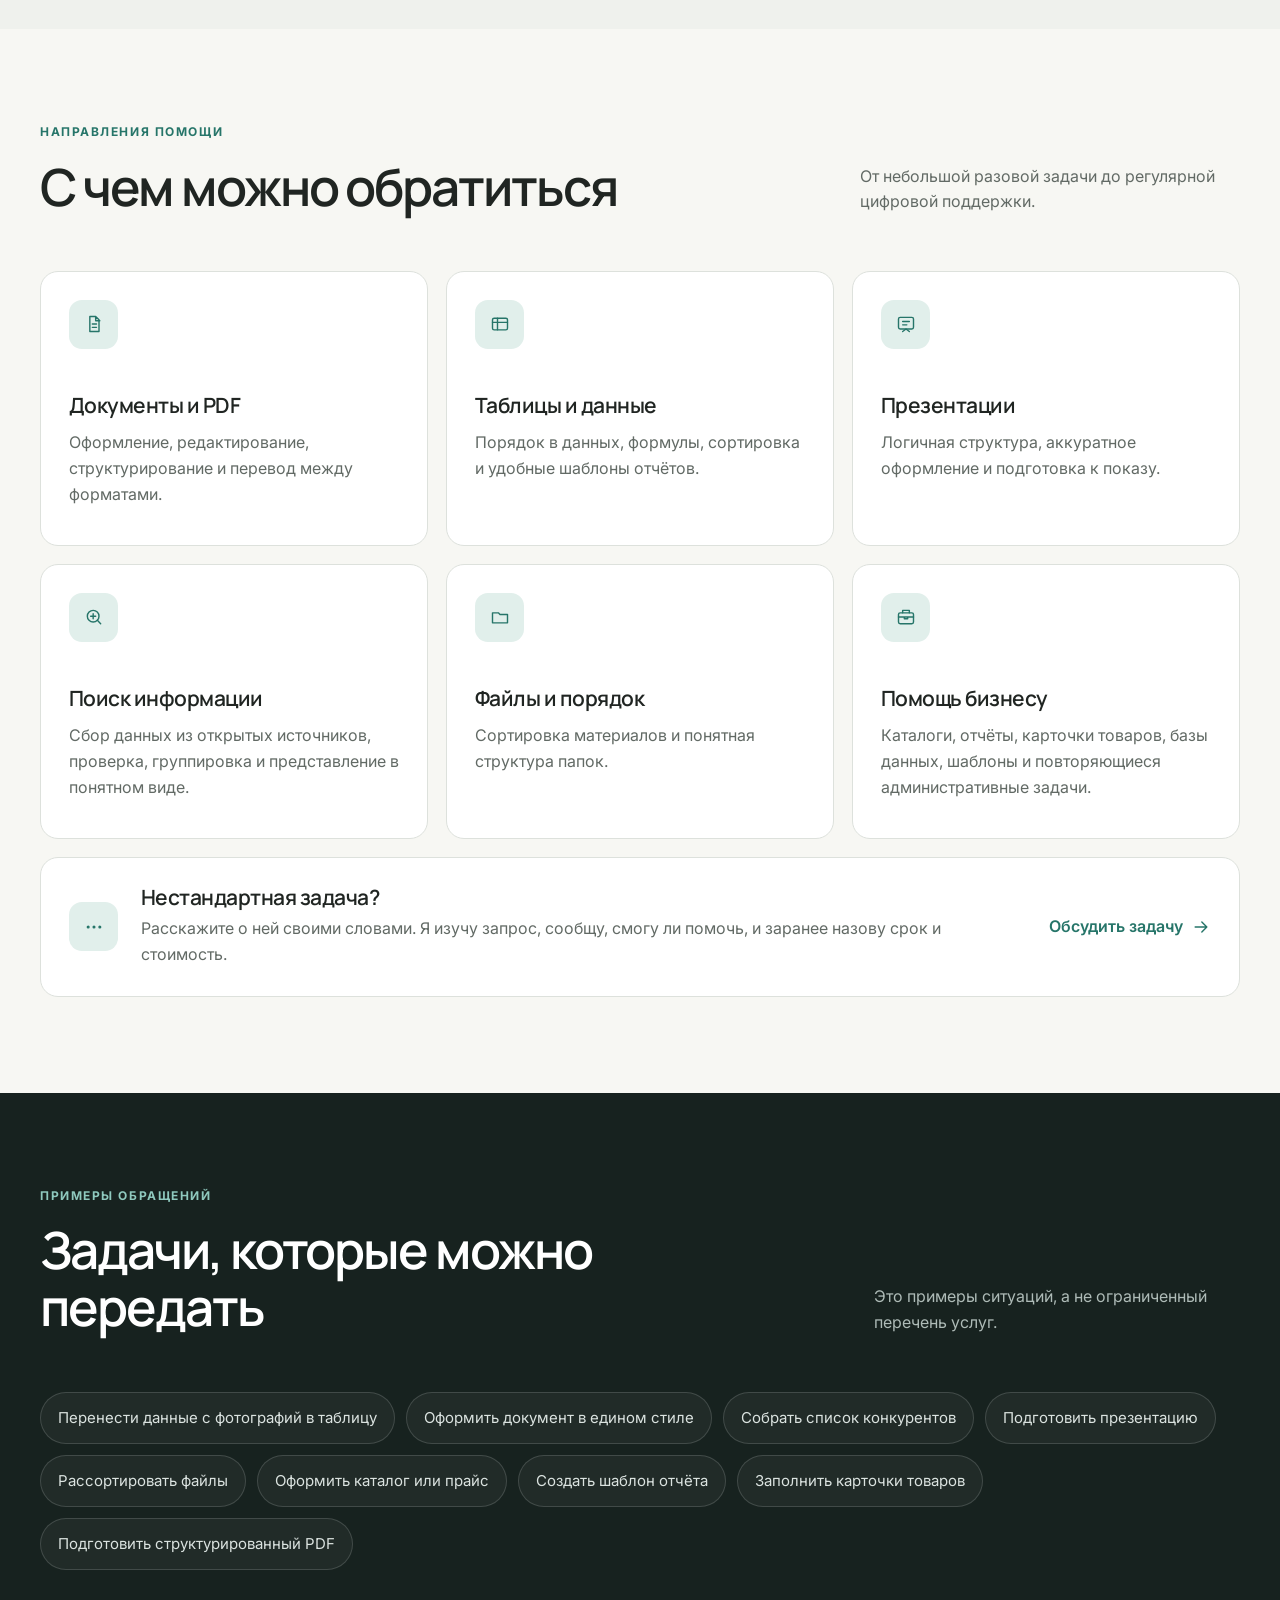
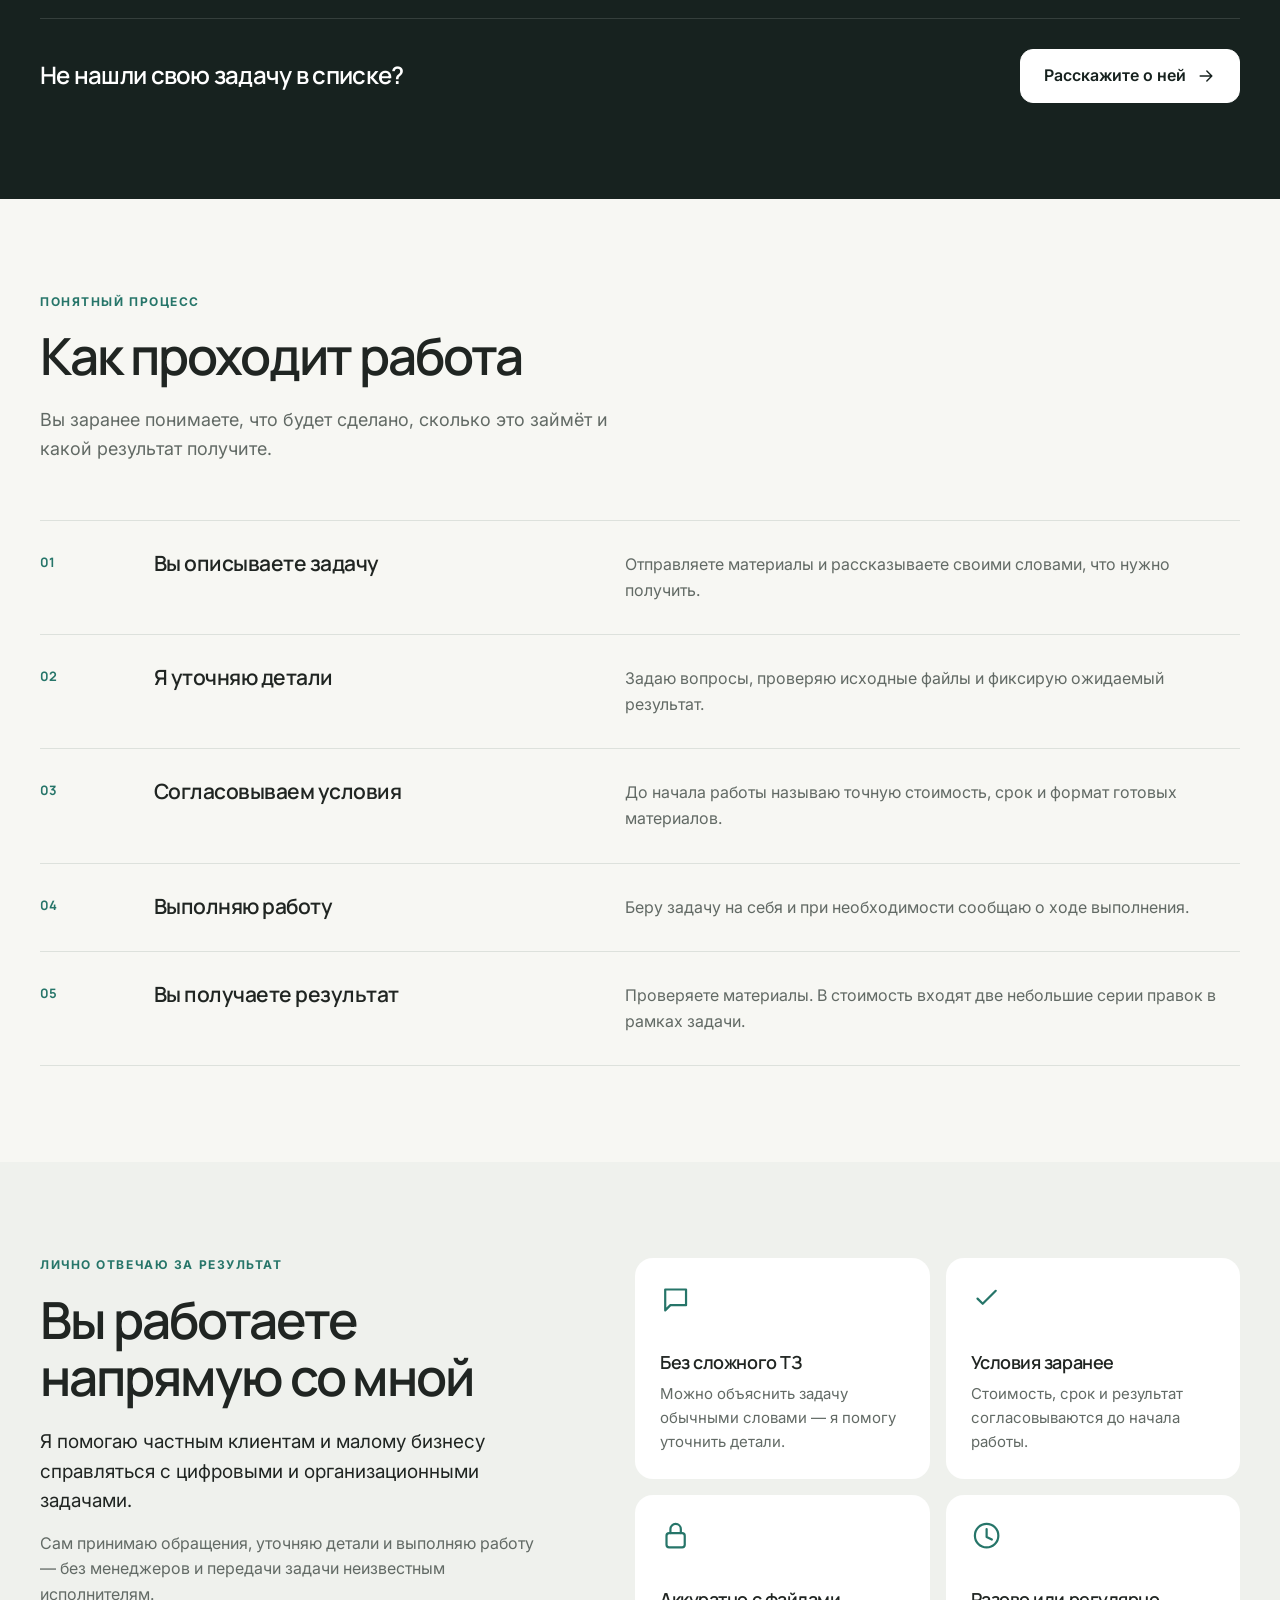
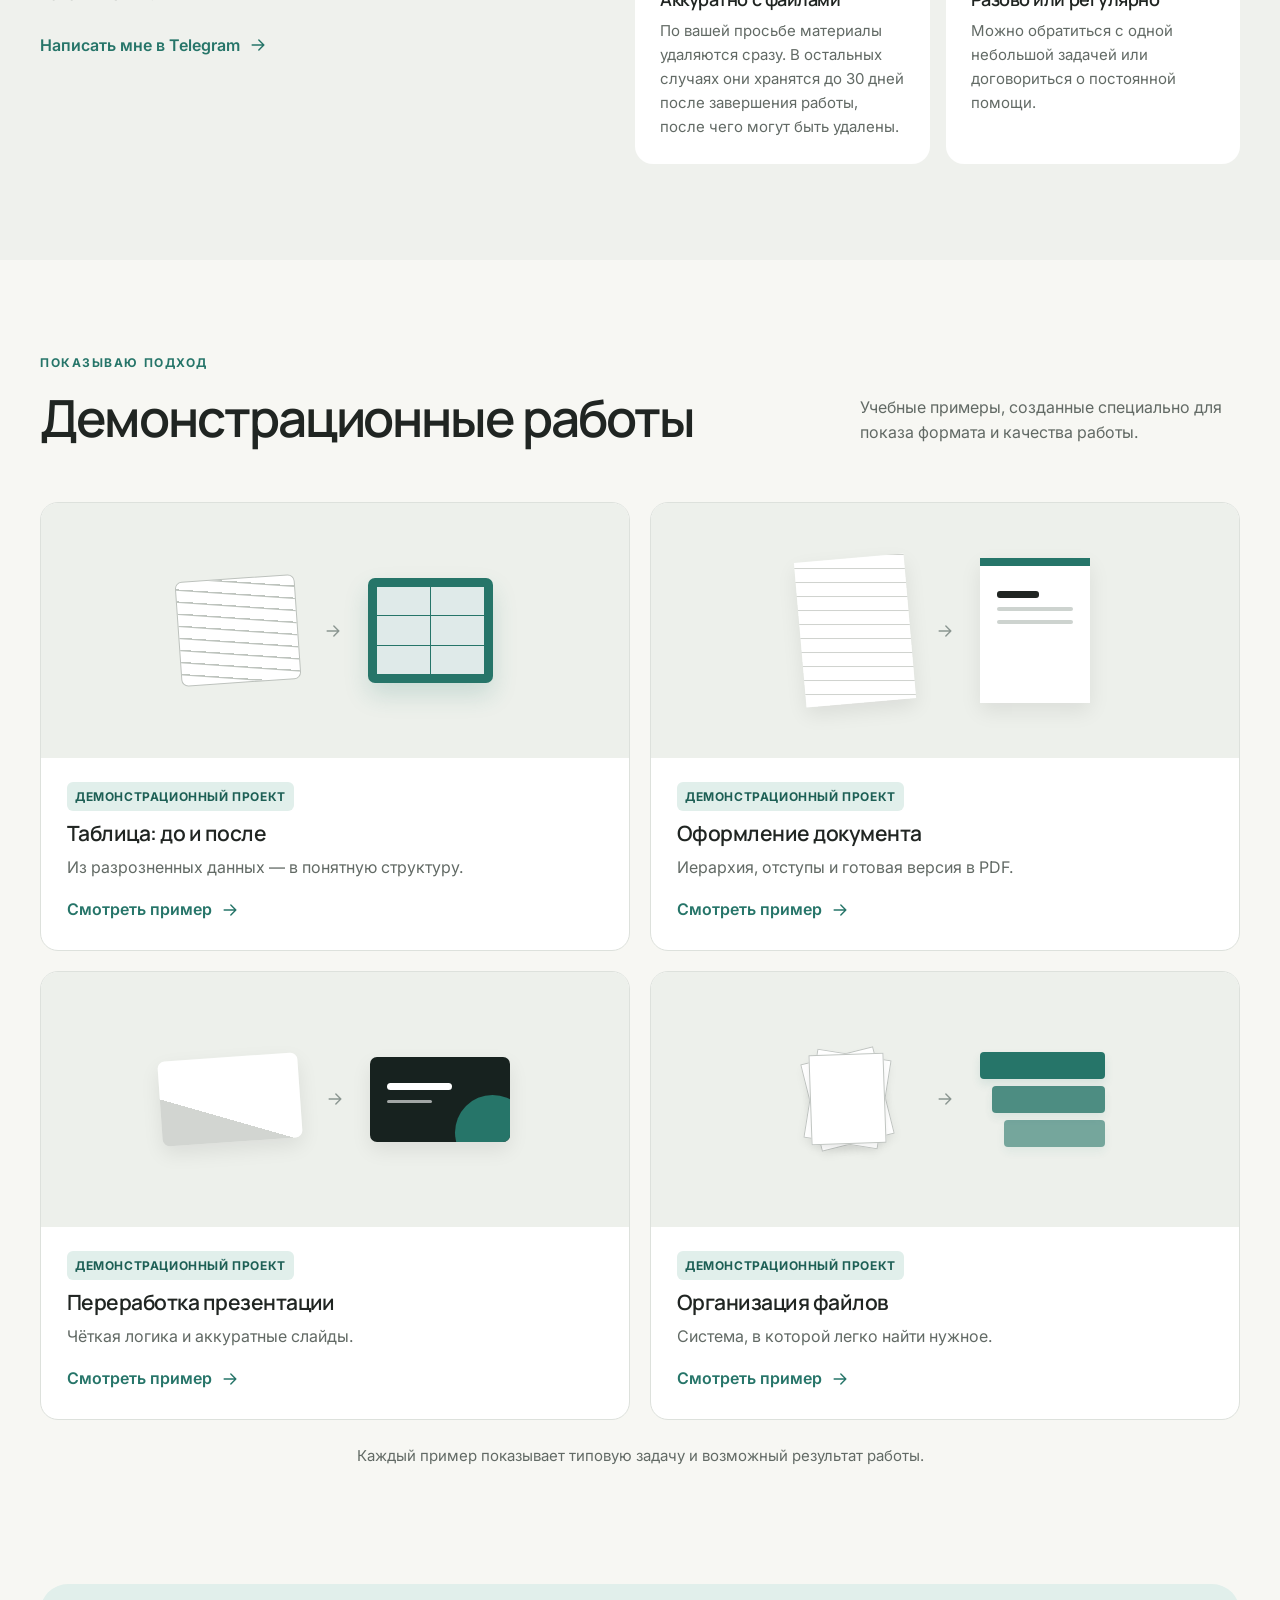
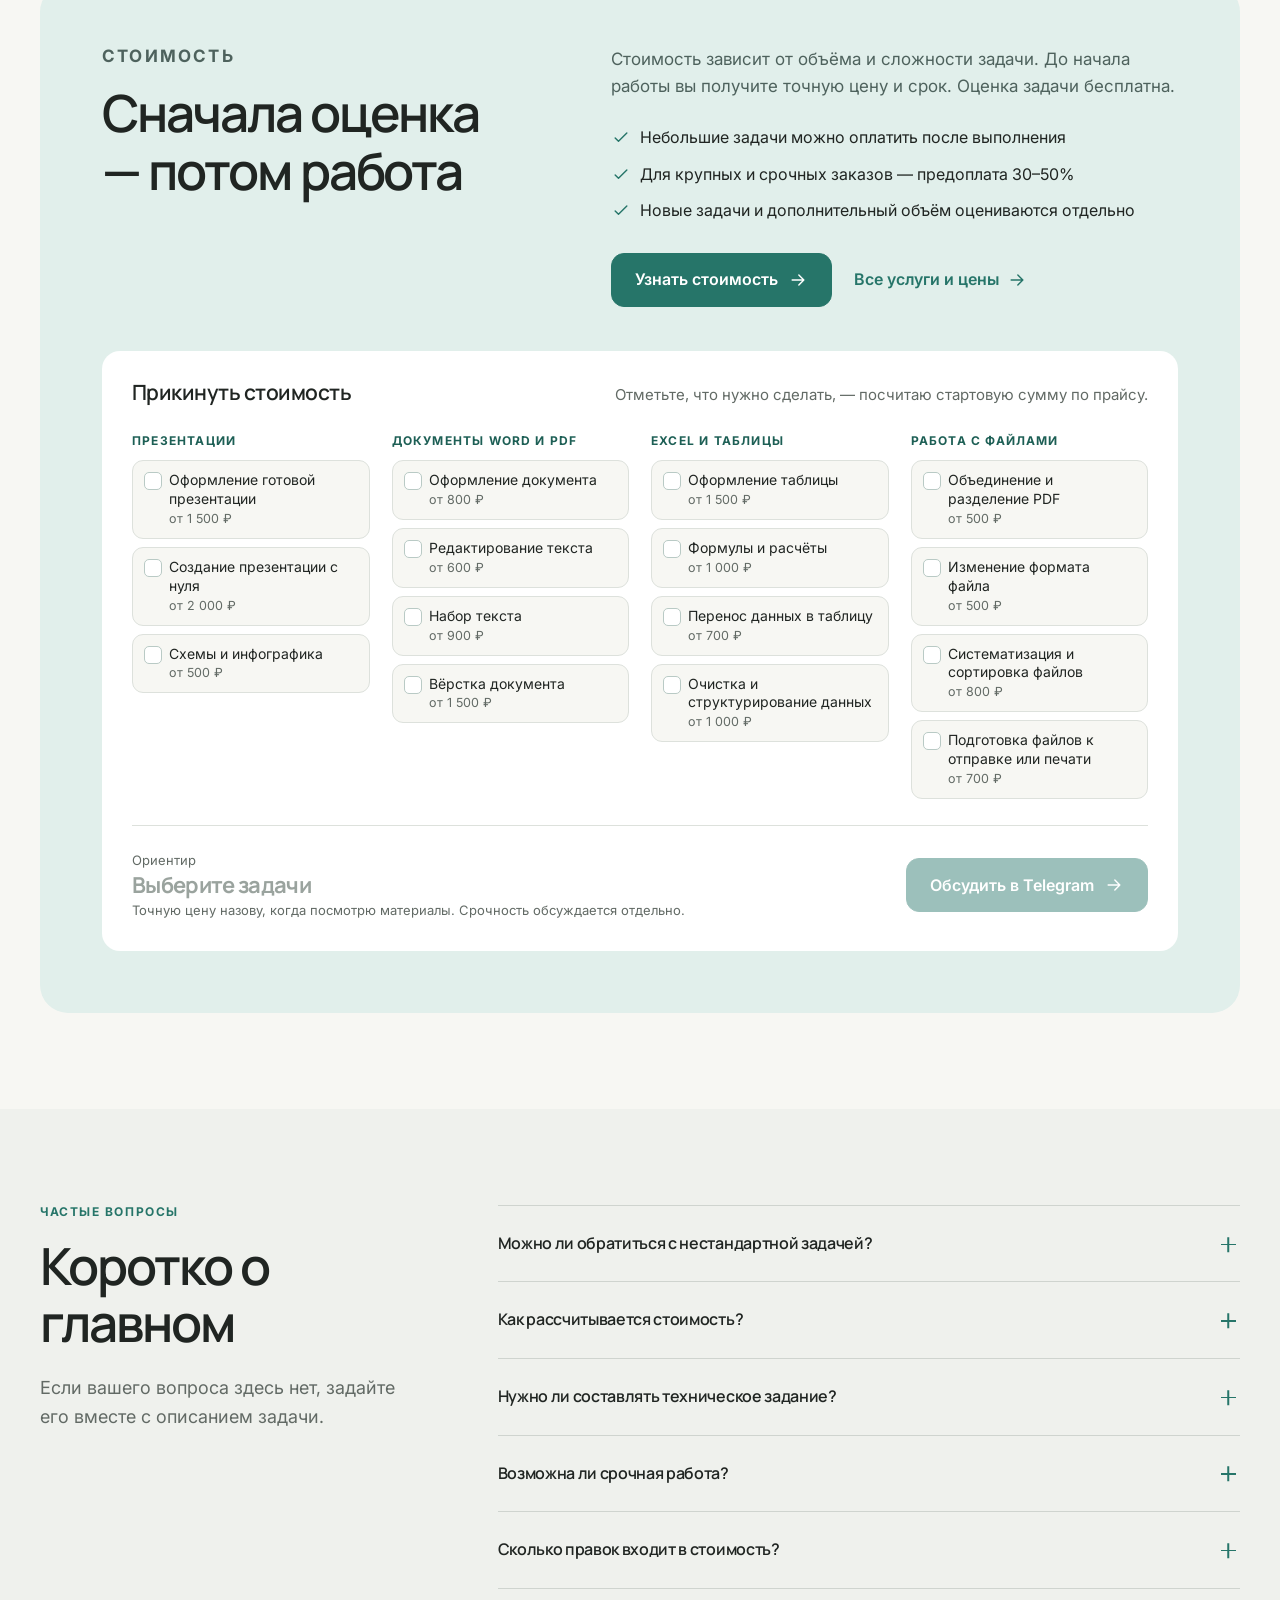
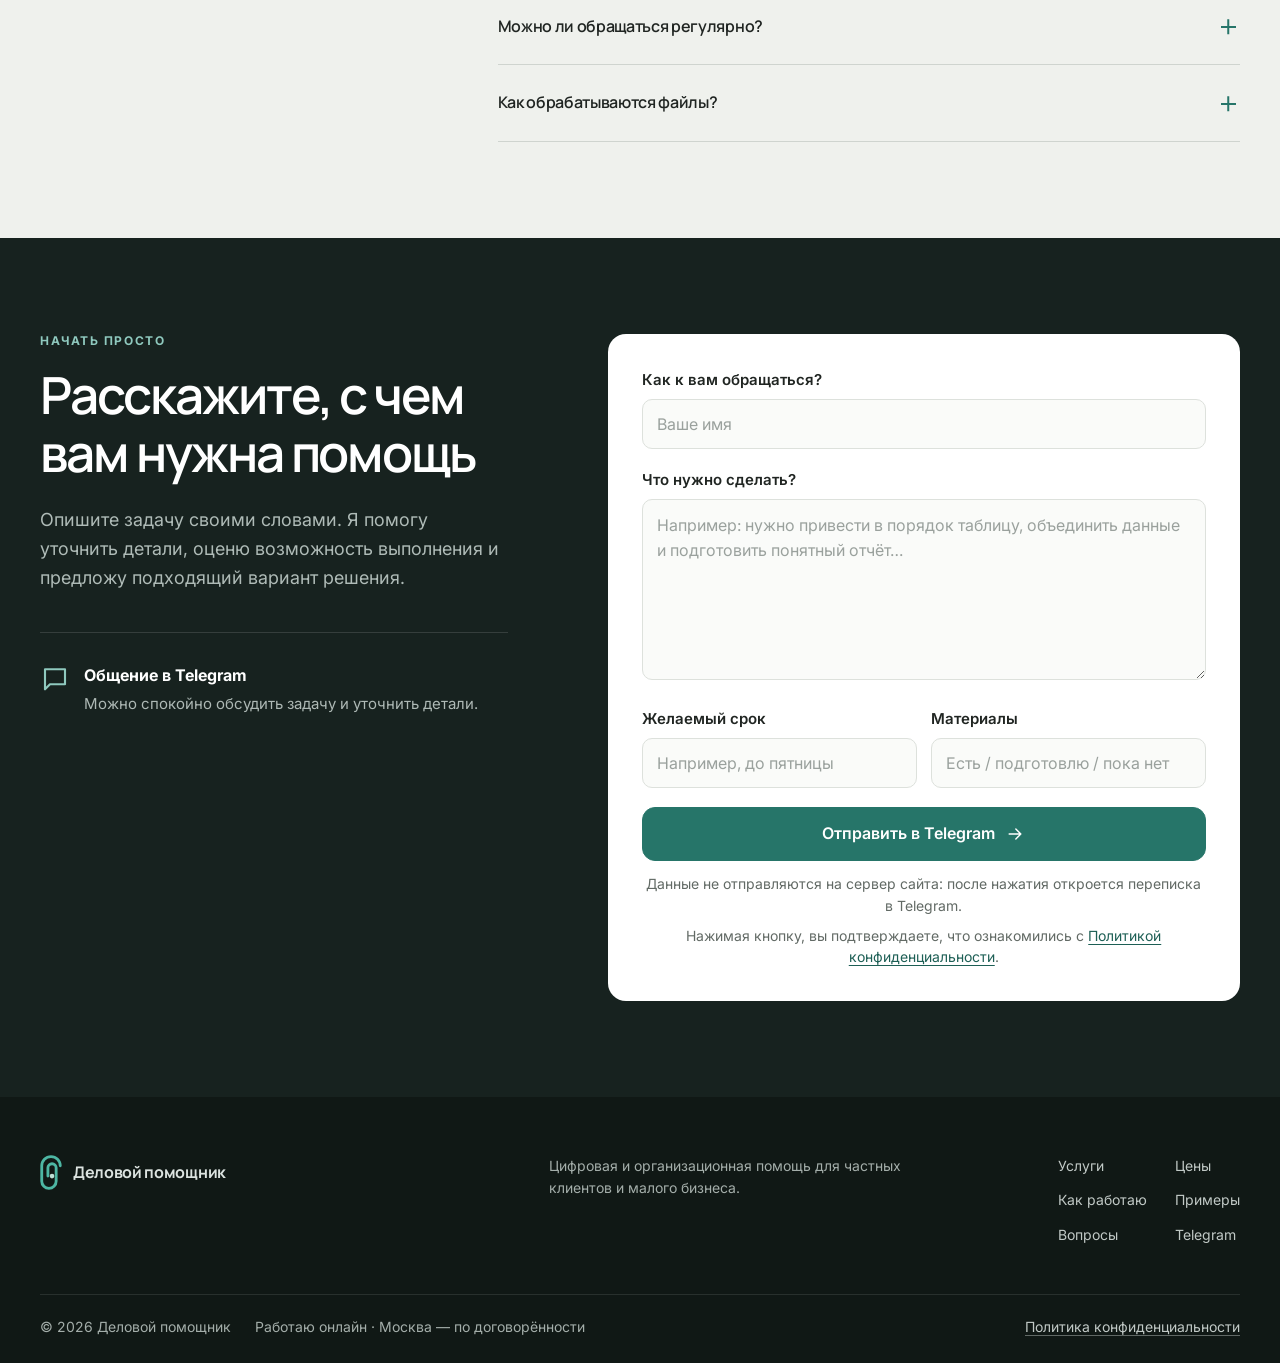
==== commit 3fe5ff33: "Add files via upload" ====
--- a/index.html
+++ b/index.html
@@ -19,12 +19,30 @@
   <title>Деловой помощник — цифровые и организационные задачи</title>
   <link rel="canonical" href="https://delovoi-pomoshchnik.ru/">
   <link rel="icon" href="favicon.svg" type="image/svg+xml">
+  <link rel="icon" href="favicon-32.png" type="image/png" sizes="32x32">
+  <link rel="apple-touch-icon" href="apple-touch-icon.png">
+  <link rel="manifest" href="site.webmanifest">
   <link rel="preconnect" href="https://fonts.googleapis.com">
   <link rel="preconnect" href="https://fonts.gstatic.com" crossorigin>
   <link href="https://fonts.googleapis.com/css2?family=Inter:wght@400;500;600;700&family=Manrope:wght@500;600;700&display=swap" rel="stylesheet">
   <link rel="stylesheet" href="styles.css">
+  <script type="application/ld+json">
+  {
+    "@context": "https://schema.org",
+    "@type": "ProfessionalService",
+    "name": "Деловой помощник",
+    "url": "https://delovoi-pomoshchnik.ru/",
+    "logo": "https://delovoi-pomoshchnik.ru/icon-512.png",
+    "image": "https://delovoi-pomoshchnik.ru/og-image.png",
+    "description": "Цифровая и организационная помощь частным клиентам и малому бизнесу: документы, таблицы, презентации, поиск информации и порядок в файлах.",
+    "areaServed": "RU",
+    "address": { "@type": "PostalAddress", "addressLocality": "Москва", "addressCountry": "RU" },
+    "priceRange": "от 500 ₽",
+    "sameAs": ["https://t.me/Trifon_Koss_W"]
+  }
+  </script>
 </head>
-<body>
+<body class="has-mobile-cta">
   <a class="skip-link" href="#main">Перейти к содержанию</a>
 
   <svg class="svg-sprite" aria-hidden="true">
@@ -46,7 +64,7 @@
   <header class="header" id="top">
     <div class="container header__inner">
       <a class="brand" href="#top" aria-label="Деловой помощник — на главную">
-        <span class="brand__mark" aria-hidden="true"><span></span><span></span><span></span></span>
+        <svg class="brand__logo" viewBox="15 3 42 68" aria-hidden="true" focusable="false"><path d="M30 44 V28 a8 8 0 0 1 16 0 V54 a14 14 0 0 1 -28 0 V24 a18 18 0 0 1 36 0" stroke-width="5.5" pathLength="1"/><circle class="brand__dot" cx="38" cy="44" r="4.5"/></svg>
         <span>Деловой помощник</span>
       </a>
       <button class="nav-toggle" type="button" aria-expanded="false" aria-controls="main-nav" aria-label="Открыть меню">
@@ -76,10 +94,16 @@
             <a class="button button--secondary" href="#services">Посмотреть услуги</a>
           </div>
           <p class="hero__note"><svg><use href="#i-message"/></svg> Можно написать своими словами — подробное ТЗ не требуется</p>
-        </div>
-
-        <div class="hero-board reveal" role="img" aria-label="Примеры выполненных задач">
+          <ul class="hero__facts" aria-label="Условия работы">
+            <li><svg><use href="#i-check"/></svg>Оценка бесплатно</li>
+            <li><svg><use href="#i-check"/></svg>Цена — до начала работы</li>
+            <li><svg><use href="#i-check"/></svg>Небольшие задачи — оплата после</li>
+          </ul>
+        </div>
+
+        <div class="hero-board reveal" role="img" aria-label="Примеры выполненных задач" data-live-board>
           <div class="hero-board__top"><span>Задачи</span></div>
+          <div class="hero-board__list" data-board-list>
           <article class="task-card task-card--muted">
             <span class="task-card__icon"><svg><use href="#i-table"/></svg></span>
             <span><strong>Привести таблицу в порядок</strong><small>Структура, формулы, оформление</small></span>
@@ -95,7 +119,8 @@
             <span><strong>Рассортировать файлы</strong><small>Понятная система папок</small></span>
             <span class="task-card__check"><svg><use href="#i-check"/></svg></span>
           </article>
-          <div class="hero-board__footer"><span>Порядок вместо рутины</span><span>2 из 3 готово</span></div>
+          </div>
+          <div class="hero-board__footer"><span>Порядок вместо рутины</span><span data-board-count>2 из 3 готово</span></div>
         </div>
       </div>
     </section>
@@ -109,11 +134,16 @@
         <div class="problem__content reveal">
           <p class="lead">Если задача отнимает время, кажется запутанной или просто давно откладывается — её можно передать мне.</p>
           <ul class="check-list">
-            <li><svg><use href="#i-check"/></svg><span>Нужно аккуратно оформить документ.</span></li>
+            <li><svg><use href="#i-check"/></svg><span>Документ нужно оформить аккуратно и единообразно</span></li>
             <li><svg><use href="#i-check"/></svg><span>Таблица стала неудобной, громоздкой или непонятной</span></li>
             <li><svg><use href="#i-check"/></svg><span>Информацию приходится долго собирать вручную</span></li>
             <li><svg><use href="#i-check"/></svg><span>Файлы накопились без структуры, а рутина не заканчивается</span></li>
           </ul>
+          <div class="routine-meter" data-routine>
+            <label for="routine-hours">Сколько часов в неделю уходит на такую рутину?</label>
+            <div class="routine-meter__row"><input type="range" id="routine-hours" min="1" max="20" step="1" value="4"><output for="routine-hours" data-routine-value>4 ч</output></div>
+            <p class="routine-meter__result" aria-live="polite" data-routine-result>Это около <strong>208 часов</strong> в год — примерно <strong>26 рабочих дней</strong>.</p>
+          </div>
           <p class="note-box">Опишите желаемый результат. Я уточню детали и предложу понятный план работы.</p>
         </div>
       </div>
@@ -203,7 +233,39 @@
       <div class="container">
         <div class="price-card reveal">
           <div><p class="eyebrow">Стоимость</p><h2>Сначала оценка — потом работа</h2></div>
-          <div><p>Стоимость зависит от объёма и сложности задачи. До начала работы вы получите точную цену и срок. Оценка задачи бесплатна.</p><ul><li><svg><use href="#i-check"/></svg> Небольшие задачи можно оплатить после выполнения</li><li><svg><use href="#i-check"/></svg> Для крупных и срочных заказов — предоплата 30–50%</li><li><svg><use href="#i-check"/></svg> Новые задачи и дополнительный объём оцениваются отдельно</li></ul><a class="button" href="#request">Узнать стоимость <svg><use href="#i-arrow"/></svg></a></div>
+          <div><p>Стоимость зависит от объёма и сложности задачи. До начала работы вы получите точную цену и срок. Оценка задачи бесплатна.</p><ul><li><svg><use href="#i-check"/></svg> Небольшие задачи можно оплатить после выполнения</li><li><svg><use href="#i-check"/></svg> Для крупных и срочных заказов — предоплата 30–50%</li><li><svg><use href="#i-check"/></svg> Новые задачи и дополнительный объём оцениваются отдельно</li></ul><div class="price-card__actions"><a class="button" href="#request">Узнать стоимость <svg><use href="#i-arrow"/></svg></a><a class="text-link" href="prices.html">Все услуги и цены <svg><use href="#i-arrow"/></svg></a></div></div>
+          <div class="calc price-card__wide" data-calc>
+            <div class="calc__head"><h3>Прикинуть стоимость</h3><p>Отметьте, что нужно сделать, — посчитаю стартовую сумму по прайсу.</p></div>
+            <div class="calc__groups">
+              <fieldset class="calc__group"><legend>Презентации</legend>
+                <label class="calc-chip"><input type="checkbox" value="Оформление готовой презентации" data-price="1500"><span>Оформление готовой презентации<small>от 1 500 ₽</small></span></label>
+                <label class="calc-chip"><input type="checkbox" value="Создание презентации с нуля" data-price="2000"><span>Создание презентации с нуля<small>от 2 000 ₽</small></span></label>
+                <label class="calc-chip"><input type="checkbox" value="Схемы и инфографика" data-price="500"><span>Схемы и инфографика<small>от 500 ₽</small></span></label>
+              </fieldset>
+              <fieldset class="calc__group"><legend>Документы Word и PDF</legend>
+                <label class="calc-chip"><input type="checkbox" value="Оформление документа" data-price="800"><span>Оформление документа<small>от 800 ₽</small></span></label>
+                <label class="calc-chip"><input type="checkbox" value="Редактирование текста" data-price="600"><span>Редактирование текста<small>от 600 ₽</small></span></label>
+                <label class="calc-chip"><input type="checkbox" value="Набор текста" data-price="900"><span>Набор текста<small>от 900 ₽</small></span></label>
+                <label class="calc-chip"><input type="checkbox" value="Вёрстка документа" data-price="1500"><span>Вёрстка документа<small>от 1 500 ₽</small></span></label>
+              </fieldset>
+              <fieldset class="calc__group"><legend>Excel и таблицы</legend>
+                <label class="calc-chip"><input type="checkbox" value="Оформление таблицы" data-price="1500"><span>Оформление таблицы<small>от 1 500 ₽</small></span></label>
+                <label class="calc-chip"><input type="checkbox" value="Формулы и расчёты" data-price="1000"><span>Формулы и расчёты<small>от 1 000 ₽</small></span></label>
+                <label class="calc-chip"><input type="checkbox" value="Перенос данных в таблицу" data-price="700"><span>Перенос данных в таблицу<small>от 700 ₽</small></span></label>
+                <label class="calc-chip"><input type="checkbox" value="Очистка и структурирование данных" data-price="1000"><span>Очистка и структурирование данных<small>от 1 000 ₽</small></span></label>
+              </fieldset>
+              <fieldset class="calc__group"><legend>Работа с файлами</legend>
+                <label class="calc-chip"><input type="checkbox" value="Объединение и разделение PDF" data-price="500"><span>Объединение и разделение PDF<small>от 500 ₽</small></span></label>
+                <label class="calc-chip"><input type="checkbox" value="Изменение формата файла" data-price="500"><span>Изменение формата файла<small>от 500 ₽</small></span></label>
+                <label class="calc-chip"><input type="checkbox" value="Систематизация и сортировка файлов" data-price="800"><span>Систематизация и сортировка файлов<small>от 800 ₽</small></span></label>
+                <label class="calc-chip"><input type="checkbox" value="Подготовка файлов к отправке или печати" data-price="700"><span>Подготовка файлов к отправке или печати<small>от 700 ₽</small></span></label>
+              </fieldset>
+            </div>
+            <div class="calc__result">
+              <div><span class="calc__label">Ориентир</span><strong class="calc__sum" aria-live="polite" data-calc-sum>Выберите задачи</strong><small>Точную цену назову, когда посмотрю материалы. Срочность обсуждается отдельно.</small></div>
+              <a class="button" data-calc-send href="https://t.me/Trifon_Koss_W" target="_blank" rel="noopener noreferrer" aria-disabled="true">Обсудить в Telegram <svg><use href="#i-arrow"/></svg></a>
+            </div>
+          </div>
         </div>
       </div>
     </section>
@@ -258,7 +320,7 @@
 
   <footer class="footer">
     <div class="container footer__top">
-      <a class="brand brand--footer" href="#top"><span class="brand__mark" aria-hidden="true"><span></span><span></span><span></span></span><span>Деловой помощник</span></a>
+      <a class="brand brand--footer" href="#top"><svg class="brand__logo" viewBox="15 3 42 68" aria-hidden="true" focusable="false"><path d="M30 44 V28 a8 8 0 0 1 16 0 V54 a14 14 0 0 1 -28 0 V24 a18 18 0 0 1 36 0" stroke-width="5.5" pathLength="1"/><circle class="brand__dot" cx="38" cy="44" r="4.5"/></svg><span>Деловой помощник</span></a>
       <p>Цифровая и организационная помощь для частных клиентов и малого бизнеса.</p>
       <div class="footer__links"><a href="#services">Услуги</a><a href="prices.html">Цены</a><a href="#process">Как работаю</a><a href="#cases">Примеры</a><a href="#faq">Вопросы</a><a data-telegram-link href="https://t.me/Trifon_Koss_W">Telegram</a></div>
     </div>
@@ -277,6 +339,11 @@
     </div>
   </div>
 
+  <div class="mobile-cta is-hidden" id="mobile-cta">
+    <a class="button" href="#request">Описать задачу</a>
+    <a class="button button--secondary" data-telegram-link href="https://t.me/Trifon_Koss_W">Telegram</a>
+  </div>
+
   <script src="script.js"></script>
 </body>
 </html>
--- a/styles.css
+++ b/styles.css
@@ -5,8 +5,9 @@
   --text: #202522;
   --muted: #626a65;
   --line: #dde1dc;
-  --accent: #287a70;
-  --accent-dark: #1f655d;
+  --accent: #267569;
+  --accent-dark: #1d5f55;
+  --mint: #7fbfad;
   --accent-soft: #e1efeb;
   --dark: #17221f;
   --radius-sm: 12px;
@@ -36,10 +37,10 @@
 .header.is-scrolled { border-color: var(--line); }
 .header__inner { height: 76px; display: flex; align-items: center; justify-content: space-between; }
 .brand { display: inline-flex; gap: 11px; align-items: center; font-family: Manrope, Inter, sans-serif; font-weight: 700; letter-spacing: -.02em; }
-.brand__mark { width: 31px; height: 31px; display: grid; place-content: center; gap: 3px; border-radius: 9px; background: var(--accent); }
-.brand__mark span { display: block; width: 14px; height: 2px; border-radius: 2px; background: #fff; }
-.brand__mark span:nth-child(2) { width: 10px; }
-.brand__mark span:nth-child(3) { width: 6px; }
+.brand__logo { width: 22px; height: 35px; flex: 0 0 auto; color: var(--accent); }
+.brand__logo .brand__dot { fill: var(--mint); stroke: none; }
+.brand--footer .brand__logo { color: #4db6a3; }
+.brand--footer .brand__logo .brand__dot { fill: #bfe0d6; }
 .nav { display: flex; align-items: center; gap: 30px; font-size: 15px; font-weight: 500; }
 .nav > a:not(.button) { color: var(--muted); transition: color .2s; }
 .nav > a:hover { color: var(--accent); }
@@ -59,7 +60,7 @@
 h3 { font-size: 21px; font-weight: 600; letter-spacing: -.025em; }
 p { margin: 0; }
 .eyebrow { margin-bottom: 18px; color: var(--accent); font-size: 12px; line-height: 1.2; font-weight: 700; letter-spacing: .13em; text-transform: uppercase; }
-.eyebrow span { display: inline-block; width: 7px; height: 7px; margin-right: 8px; border-radius: 50%; background: var(--accent); }
+.eyebrow span { display: inline-block; width: 7px; height: 7px; margin-right: 8px; border-radius: 50%; background: var(--mint); }
 .section-heading { max-width: 700px; margin-bottom: 56px; }
 .section-heading--row { max-width: none; display: flex; align-items: end; justify-content: space-between; gap: 80px; }
 .section-heading--row > p { width: 380px; color: var(--muted); }
@@ -85,6 +86,9 @@
 .hero__actions { display: flex; flex-wrap: wrap; gap: 12px; }
 .hero__note { display: flex; align-items: center; gap: 10px; margin-top: 20px; color: var(--muted); font-size: 14px; }
 .hero__note svg { color: var(--accent); }
+.hero__facts { display: flex; flex-wrap: wrap; gap: 8px; margin: 26px 0 0; padding: 0; list-style: none; }
+.hero__facts li { display: inline-flex; align-items: center; gap: 7px; padding: 7px 12px; border: 1px solid var(--line); border-radius: 999px; color: var(--text); background: var(--surface); font-size: 13px; font-weight: 500; }
+.hero__facts svg { width: 15px; height: 15px; color: var(--accent); stroke-width: 2.2; }
 .hero-board { position: relative; padding: 20px; border: 1px solid #dfe5e1; border-radius: 27px; background: rgba(255,255,255,.86); box-shadow: var(--shadow); transform: rotate(1.5deg); }
 .hero-board::before, .hero-board::after { content: ""; position: absolute; z-index: -1; border-radius: 50%; filter: blur(1px); }
 .hero-board::before { width: 260px; height: 260px; top: -90px; right: -90px; background: #d9ebe6; }
@@ -179,6 +183,67 @@
 .price-card ul { display: grid; gap: 11px; margin: 25px 0 29px; padding: 0; list-style: none; font-size: 16px; }
 .price-card li { display: flex; gap: 9px; align-items: flex-start; }
 .price-card li svg { flex: 0 0 auto; margin-top: 3px; color: var(--accent); }
+.price-card { row-gap: 0; }
+.price-card__wide { grid-column: 1 / -1; }
+.price-card__actions { display: flex; flex-wrap: wrap; align-items: center; gap: 22px; }
+.mobile-cta { display: none; }
+
+/* Калькулятор стоимости */
+.calc { margin-top: 44px; padding: 30px; border-radius: var(--radius); background: var(--surface); }
+.calc__head { display: flex; flex-wrap: wrap; align-items: baseline; justify-content: space-between; gap: 8px 30px; margin-bottom: 24px; }
+.calc__head p { color: var(--muted); font-size: 15px; }
+.calc__groups { display: grid; grid-template-columns: repeat(4, 1fr); gap: 22px; }
+.calc__group { display: grid; align-content: start; gap: 8px; min-width: 0; margin: 0; padding: 0; border: 0; }
+.calc__group legend { margin-bottom: 10px; padding: 0; color: var(--accent-dark); font-size: 12px; font-weight: 700; letter-spacing: .1em; text-transform: uppercase; }
+.calc-chip { position: relative; display: block; cursor: pointer; }
+.calc-chip input { position: absolute; opacity: 0; pointer-events: none; }
+.calc-chip span { display: grid; gap: 2px; padding: 10px 12px 10px 36px; border: 1px solid var(--line); border-radius: 11px; background: var(--bg); font-size: 14px; line-height: 1.35; transition: border-color .2s, background .2s, box-shadow .2s; }
+.calc-chip span::before { content: ""; position: absolute; top: 12px; left: 12px; width: 16px; height: 16px; border: 1.5px solid #b9cac5; border-radius: 5px; background: #fff center / 11px no-repeat; transition: .2s; }
+.calc-chip small { color: var(--muted); font-size: 12.5px; }
+.calc-chip:hover span { border-color: #b9cac5; }
+.calc-chip input:checked + span { border-color: var(--accent); background: var(--accent-soft); }
+.calc-chip input:checked + span::before { border-color: var(--accent); background-color: var(--accent); background-image: url("data:image/svg+xml,%3Csvg xmlns='http://www.w3.org/2000/svg' viewBox='0 0 24 24'%3E%3Cpath d='m5 12 4 4L19 6' fill='none' stroke='%23fff' stroke-width='3.2' stroke-linecap='round' stroke-linejoin='round'/%3E%3C/svg%3E"); }
+.calc-chip input:focus-visible + span { outline: 3px solid rgba(38,117,105,.35); outline-offset: 2px; }
+.calc__result { display: flex; flex-wrap: wrap; align-items: center; justify-content: space-between; gap: 18px 30px; margin-top: 26px; padding-top: 24px; border-top: 1px solid var(--line); }
+.calc__result > div { display: grid; gap: 2px; }
+.calc__label { color: var(--muted); font-size: 13px; }
+.calc__sum { font-family: Manrope, Inter, sans-serif; font-size: 30px; font-weight: 700; letter-spacing: -.03em; line-height: 1.15; }
+.calc__sum.is-empty { color: #9aa39e; font-size: 22px; }
+.calc__sum.is-bump { animation: calc-bump .35s ease; }
+.calc__result small { color: var(--muted); font-size: 13px; }
+.calc__result .button[aria-disabled="true"] { opacity: .45; pointer-events: none; }
+@keyframes calc-bump { 40% { transform: scale(1.06); color: var(--accent); } }
+
+/* Счётчик рутины */
+.routine-meter { margin: 0 0 22px; padding: 22px 22px 20px; border: 1px solid var(--line); border-radius: var(--radius-sm); background: var(--surface); }
+.routine-meter label { display: block; font-weight: 600; font-size: 15px; }
+.routine-meter__row { display: flex; align-items: center; gap: 16px; margin: 14px 0 12px; }
+.routine-meter input[type="range"] { flex: 1; height: 6px; margin: 0; border-radius: 6px; background: linear-gradient(to right, var(--accent) var(--fill, 16%), var(--line) var(--fill, 16%)); appearance: none; -webkit-appearance: none; cursor: pointer; }
+.routine-meter input[type="range"]::-webkit-slider-thumb { width: 22px; height: 22px; border: 4px solid #fff; border-radius: 50%; background: var(--accent); box-shadow: 0 2px 8px rgba(23,34,31,.25); -webkit-appearance: none; }
+.routine-meter input[type="range"]::-moz-range-thumb { width: 16px; height: 16px; border: 4px solid #fff; border-radius: 50%; background: var(--accent); box-shadow: 0 2px 8px rgba(23,34,31,.25); }
+.routine-meter output { min-width: 52px; padding: 4px 10px; border-radius: 8px; color: var(--accent-dark); background: var(--accent-soft); font-weight: 700; text-align: center; }
+.routine-meter__result { color: var(--muted); font-size: 15px; }
+.routine-meter__result strong { color: var(--text); }
+
+/* Живая доска */
+.task-card > span:nth-child(2) { min-width: 0; }
+.task-card strong, .task-card small { overflow: hidden; white-space: nowrap; text-overflow: ellipsis; }
+.task-card__progress { min-width: 3.2em; text-align: right; font-variant-numeric: tabular-nums; }
+.hero-board__list.is-live { position: relative; height: var(--list-h, 290px); }
+.hero-board__list.is-live .task-card { position: absolute; z-index: 1; top: 0; left: 0; right: 0; margin: 0; contain: layout paint; backface-visibility: hidden; will-change: transform, opacity; transition: transform .7s cubic-bezier(.22,.61,.36,1), opacity .55s ease; }
+.task-card--muted { position: relative; overflow: hidden; }
+.task-card__bar { position: absolute; left: 0; right: 0; bottom: 0; height: 3px; background: var(--mint); transform: scaleX(var(--s, .6)); transform-origin: left center; will-change: transform; }
+.task-card__check { animation: check-pop .45s cubic-bezier(.34,1.56,.64,1); }
+@keyframes check-pop { from { transform: scale(0); } }
+
+/* Логотип */
+.header .brand__logo path { stroke-dasharray: 1; stroke-dashoffset: 1; animation: logo-draw 1.1s .15s cubic-bezier(.65,0,.35,1) forwards; }
+.header .brand__logo .brand__dot { opacity: 0; transform-box: fill-box; transform-origin: center; animation: dot-drop .55s 1.1s cubic-bezier(.34,1.56,.64,1) forwards; }
+.brand__logo { transform-origin: 50% 90%; }
+.brand:hover .brand__logo, .brand__logo.is-wiggle { animation: clip-wiggle .6s ease; }
+@keyframes logo-draw { to { stroke-dashoffset: 0; } }
+@keyframes dot-drop { from { opacity: 0; transform: translateY(-16px) scale(.5); } to { opacity: 1; transform: none; } }
+@keyframes clip-wiggle { 25% { transform: rotate(-9deg); } 55% { transform: rotate(6deg); } 80% { transform: rotate(-2deg); } }
 
 .faq-layout { display: grid; grid-template-columns: .65fr 1.35fr; gap: 100px; }
 .faq-list { border-top: 1px solid #cfd4cf; }
@@ -328,6 +393,8 @@
   .faq-layout { grid-template-columns: 1fr; gap: 10px; }
   .request__content { position: static; }
   .price-card { grid-template-columns: 1fr; gap: 35px; }
+  .calc { margin-top: 0; }
+  .calc__groups { grid-template-columns: repeat(2, 1fr); }
   .policy-layout { grid-template-columns: 1fr; gap: 42px; }
   .policy-toc { position: static; }
   .prices-grid { grid-template-columns: 1fr; }
@@ -372,6 +439,16 @@
   .file-stack, .folder-stack { width: 100px; }
   .price { padding-top: 0; }
   .price-card { padding: 35px 24px; }
+  .calc { padding: 22px 16px; }
+  .calc__groups { grid-template-columns: 1fr; }
+  .calc__result .button { width: 100%; }
+  .calc__sum { font-size: 26px; }
+  .routine-meter { padding: 18px 16px; }
+  .hero__facts li { font-size: 12px; }
+  .mobile-cta { position: fixed; z-index: 90; left: 12px; right: 12px; bottom: calc(12px + env(safe-area-inset-bottom)); display: flex; gap: 8px; padding: 8px; border: 1px solid var(--line); border-radius: 16px; background: rgba(255,255,255,.94); backdrop-filter: blur(14px); box-shadow: 0 14px 40px rgba(23,34,31,.18); transform: translateY(0); transition: transform .3s, opacity .3s; }
+  .mobile-cta .button { flex: 1; min-height: 46px; padding: 10px 14px; font-size: 14px; }
+  .mobile-cta.is-hidden { opacity: 0; pointer-events: none; transform: translateY(calc(100% + 24px)); }
+  .has-mobile-cta .footer { padding-bottom: 100px; }
   .request-form { padding: 24px 18px; }
   .form-row { grid-template-columns: 1fr; gap: 0; }
   .footer__top { grid-template-columns: 1fr; gap: 27px; }
@@ -408,3 +485,11 @@
   *, *::before, *::after { transition-duration: .01ms !important; animation-duration: .01ms !important; }
   .reveal { opacity: 1; transform: none; }
 }
+
+/* Курсор-скрепка на всём, что можно нажать */
+@media (hover: hover) and (pointer: fine) {
+  a, button, summary, label.calc-chip, input[type="range"], input[type="checkbox"], .case-link, .nav-toggle {
+    cursor: url("cursor-clip.png") 3 3, pointer;
+    cursor: image-set(url("cursor-clip.png") 1x, url("cursor-clip@2x.png") 2x) 3 3, pointer;
+  }
+}
